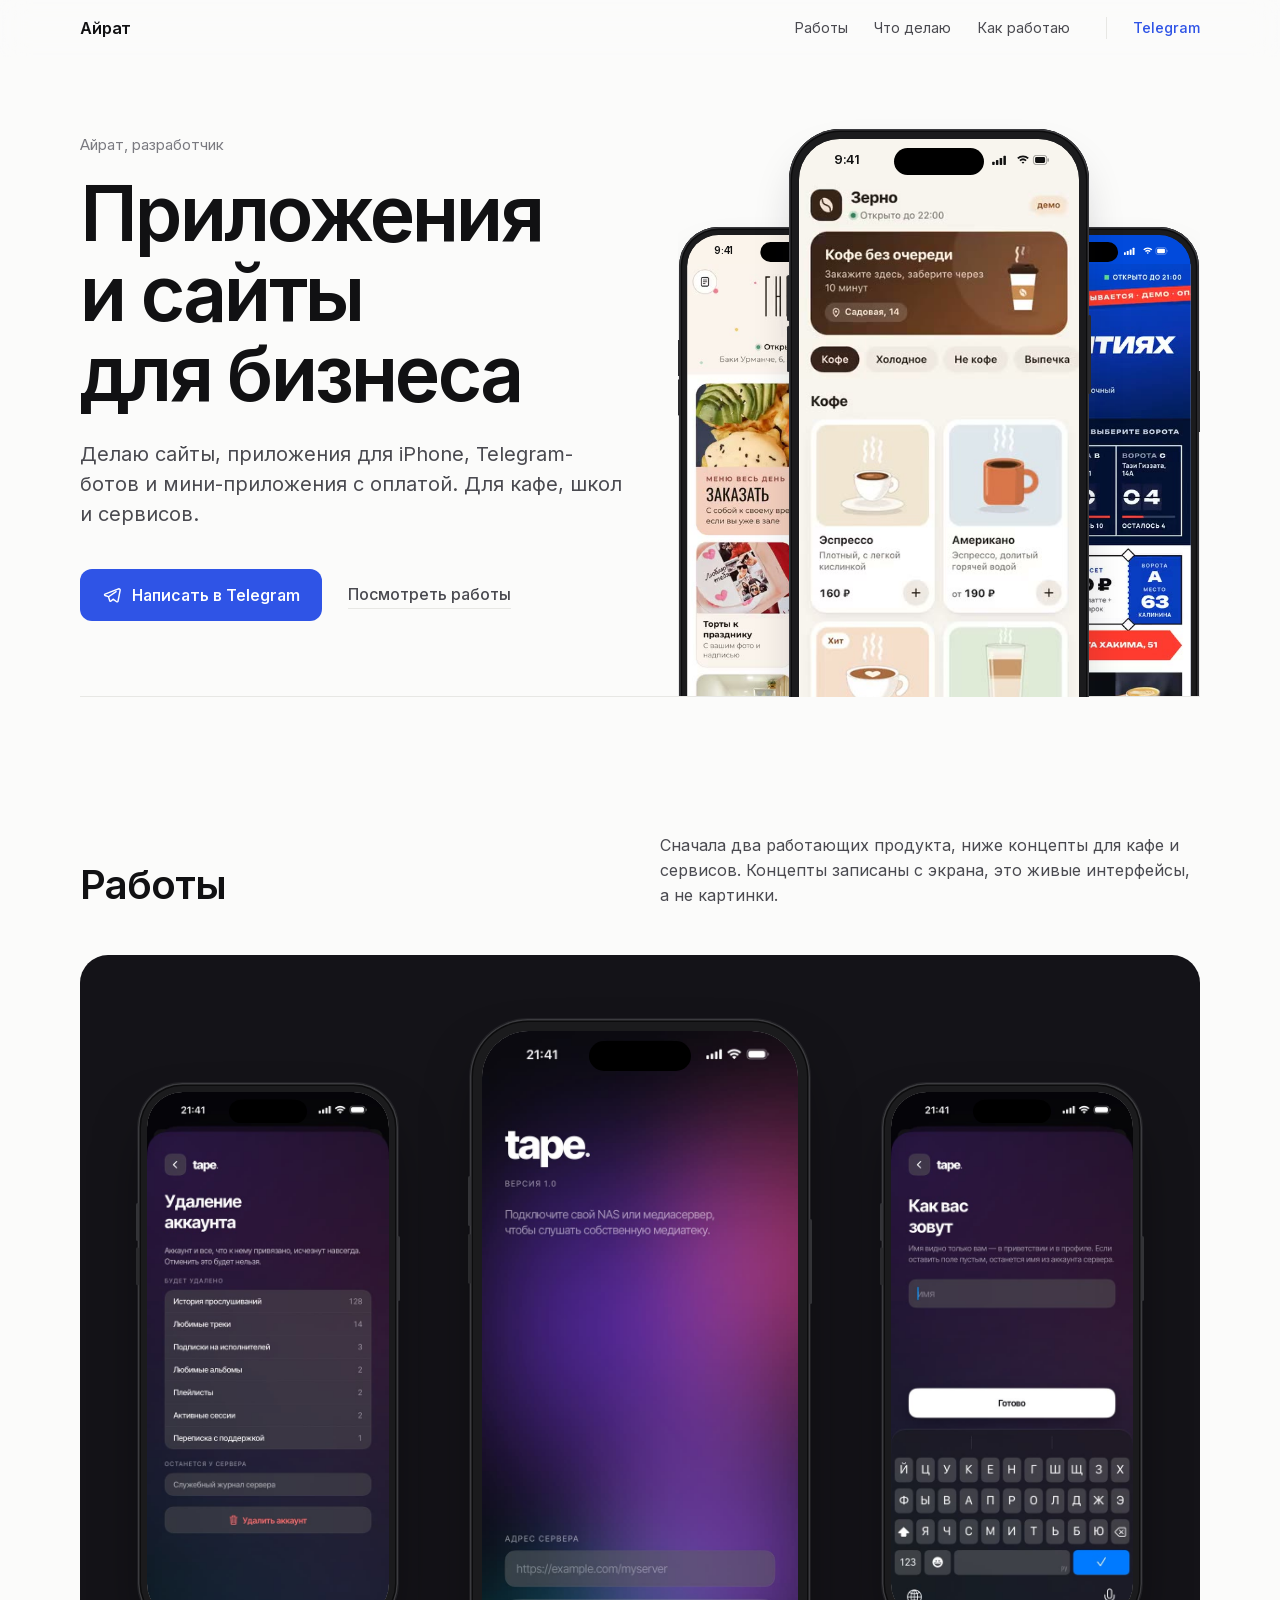
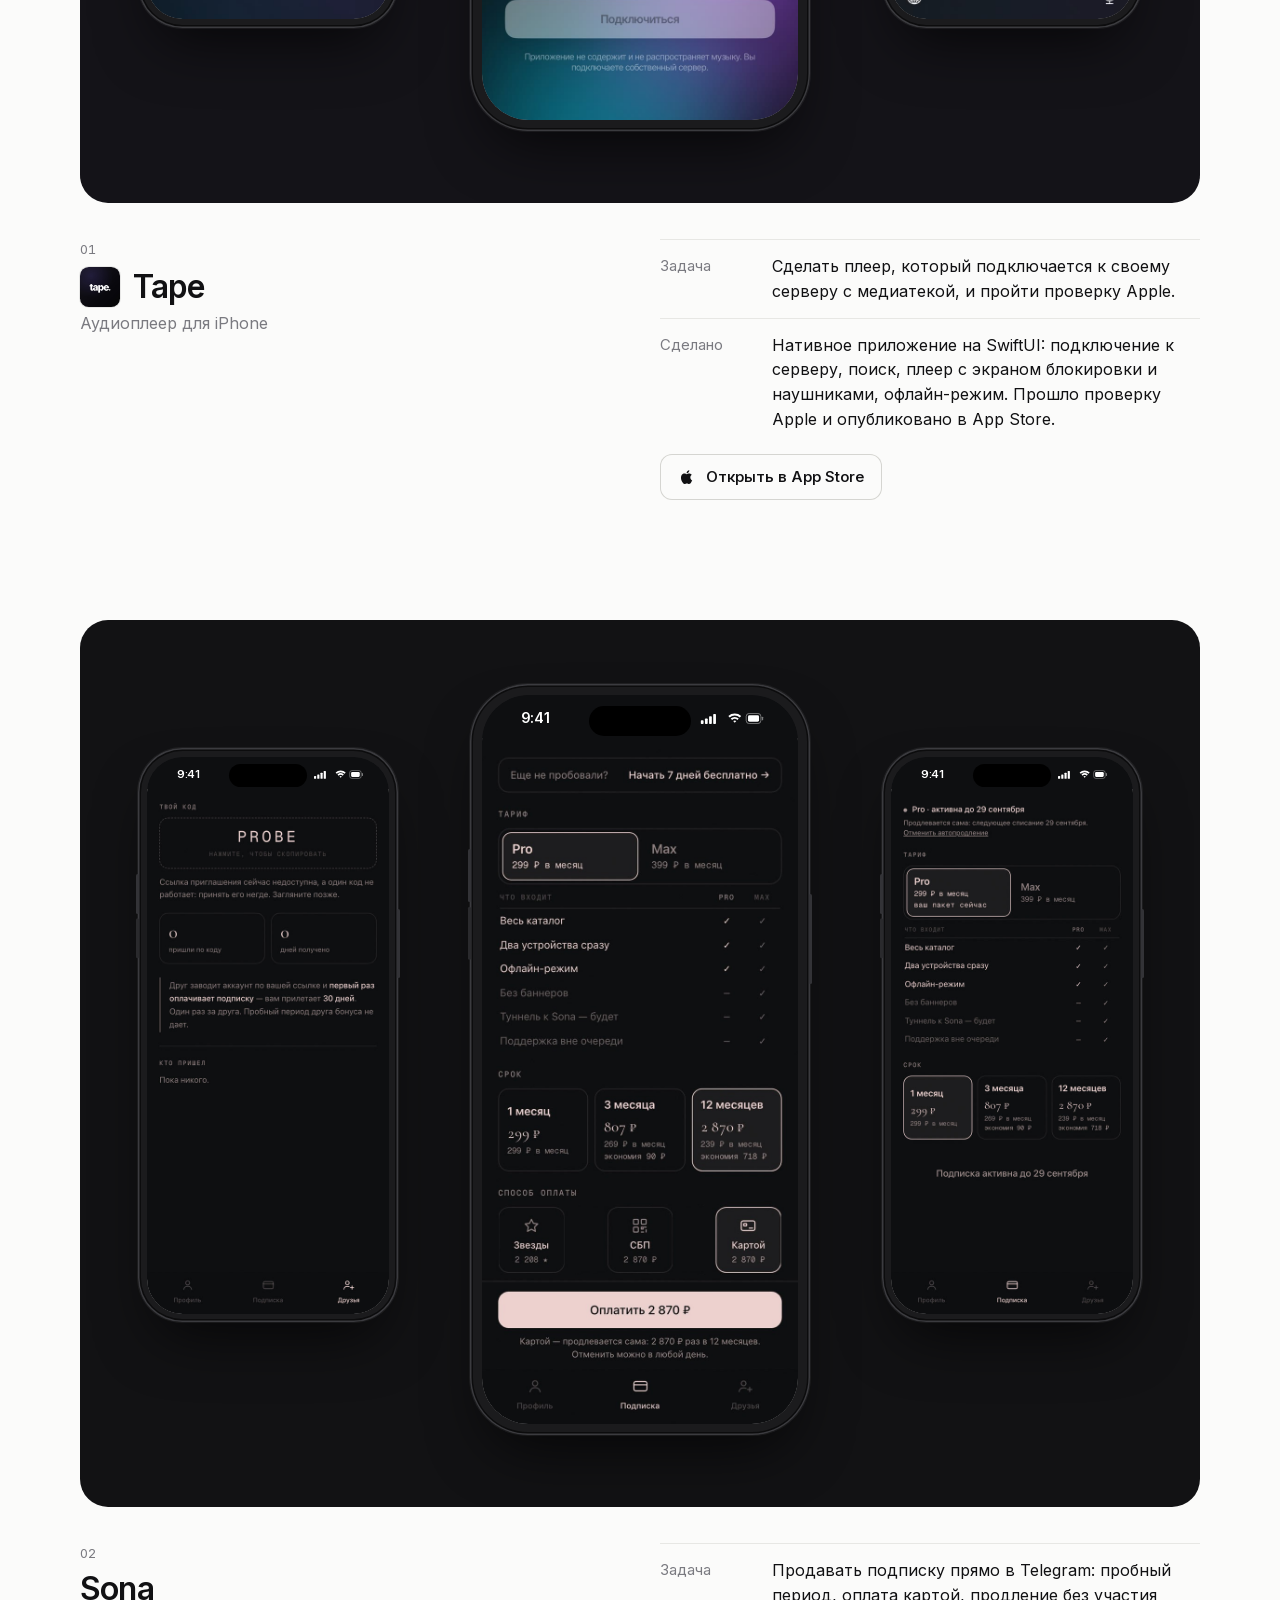
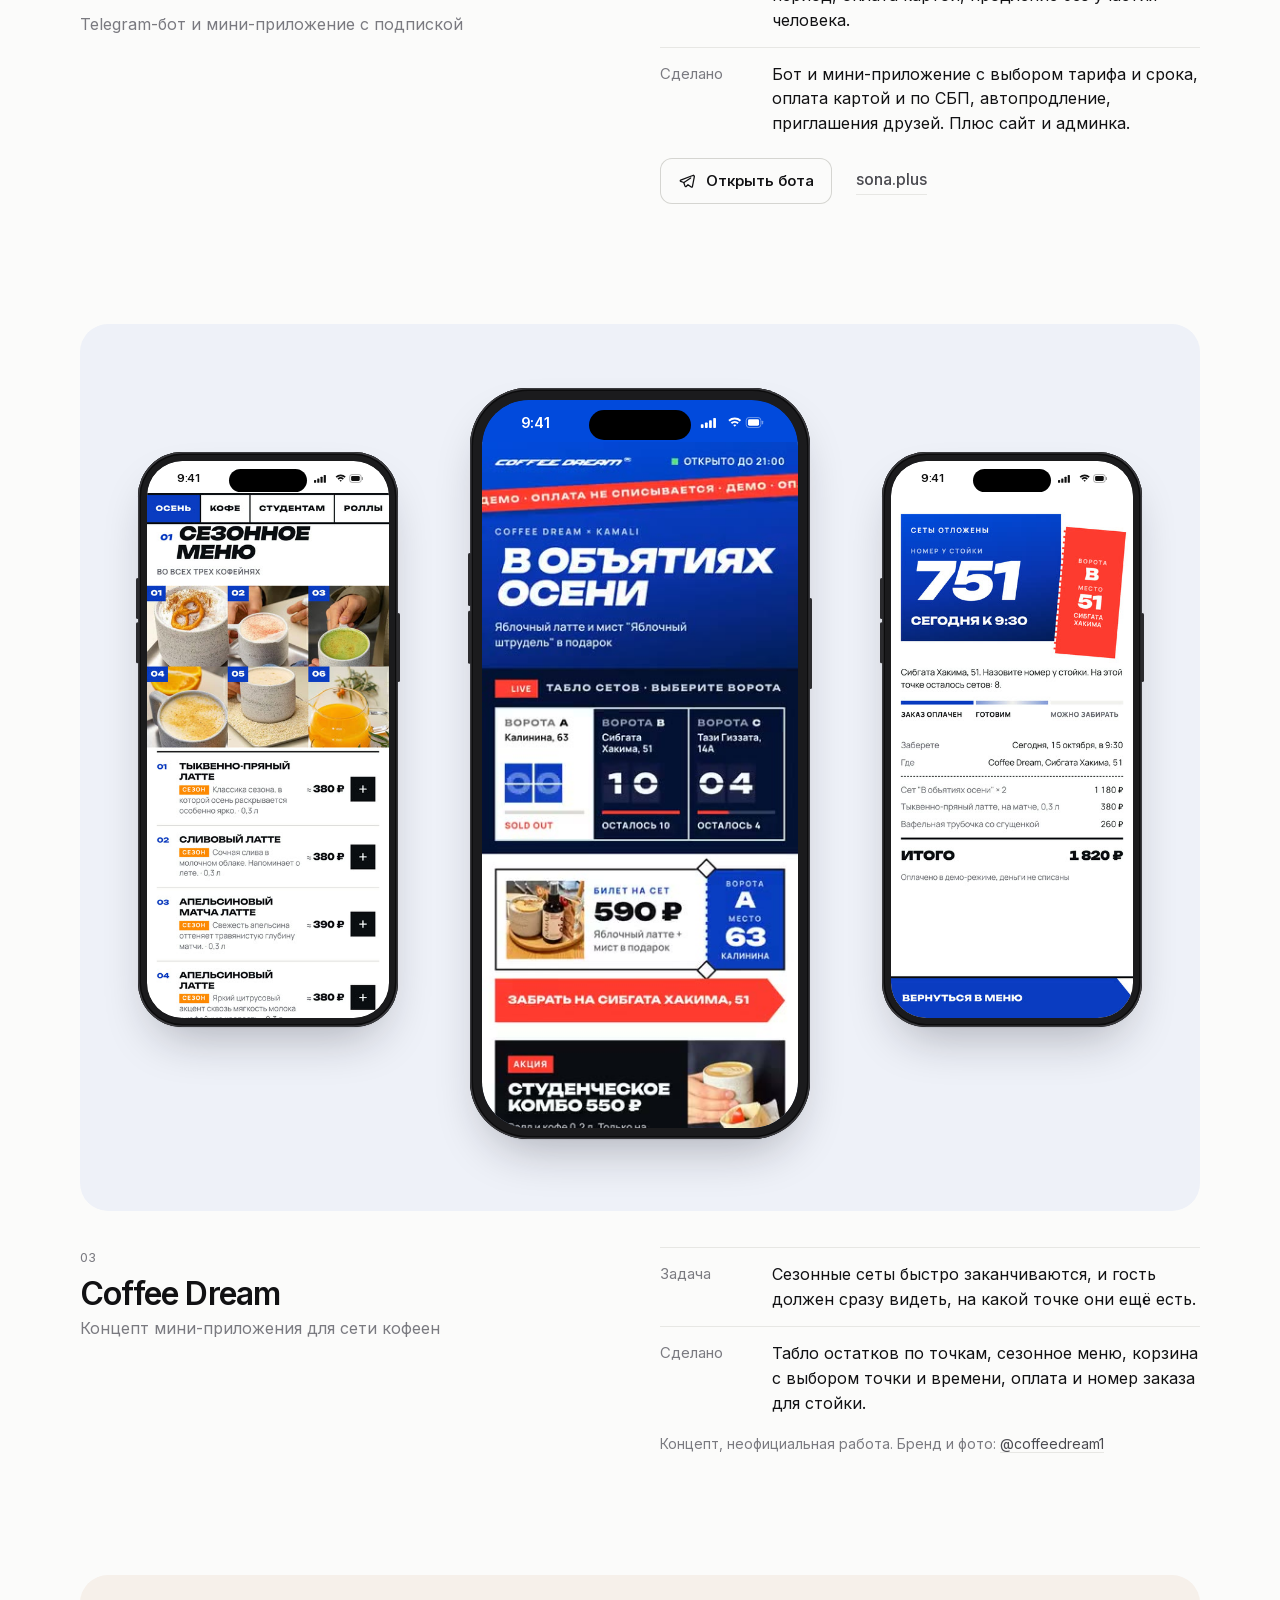
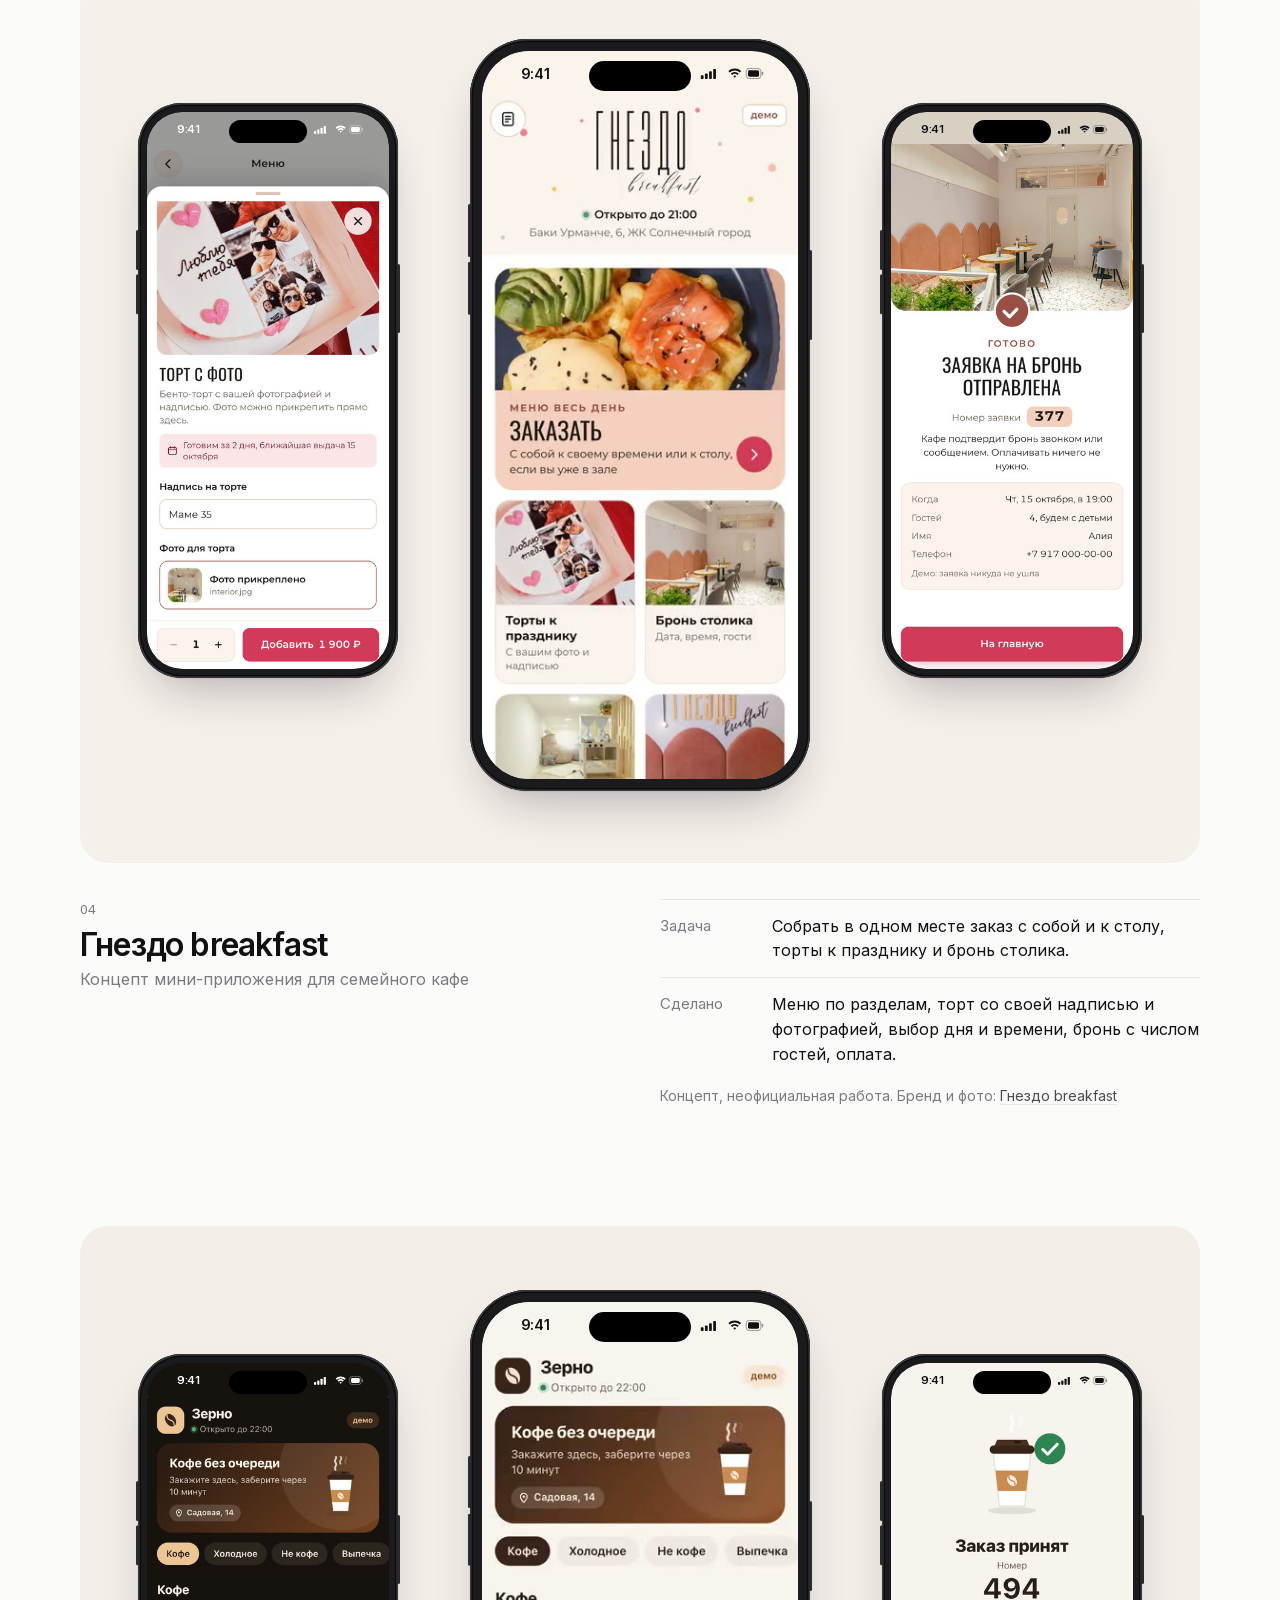
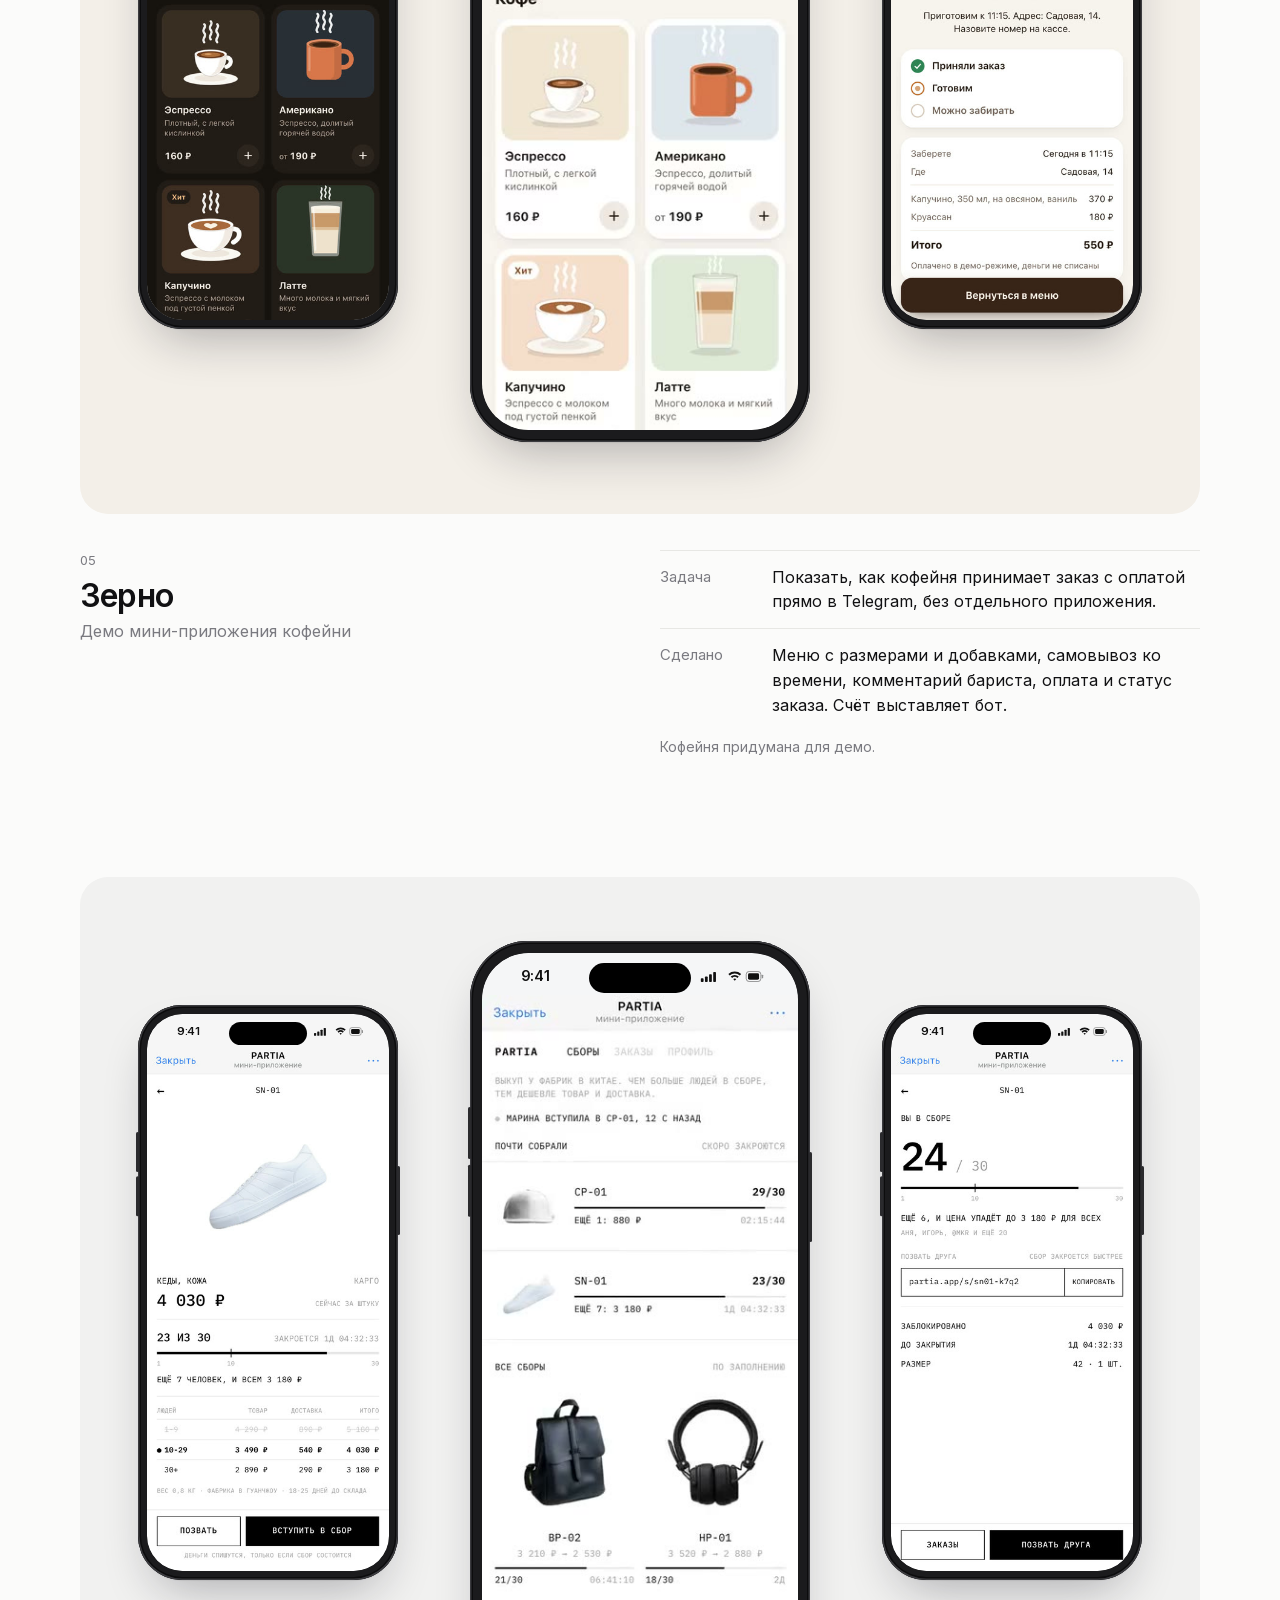
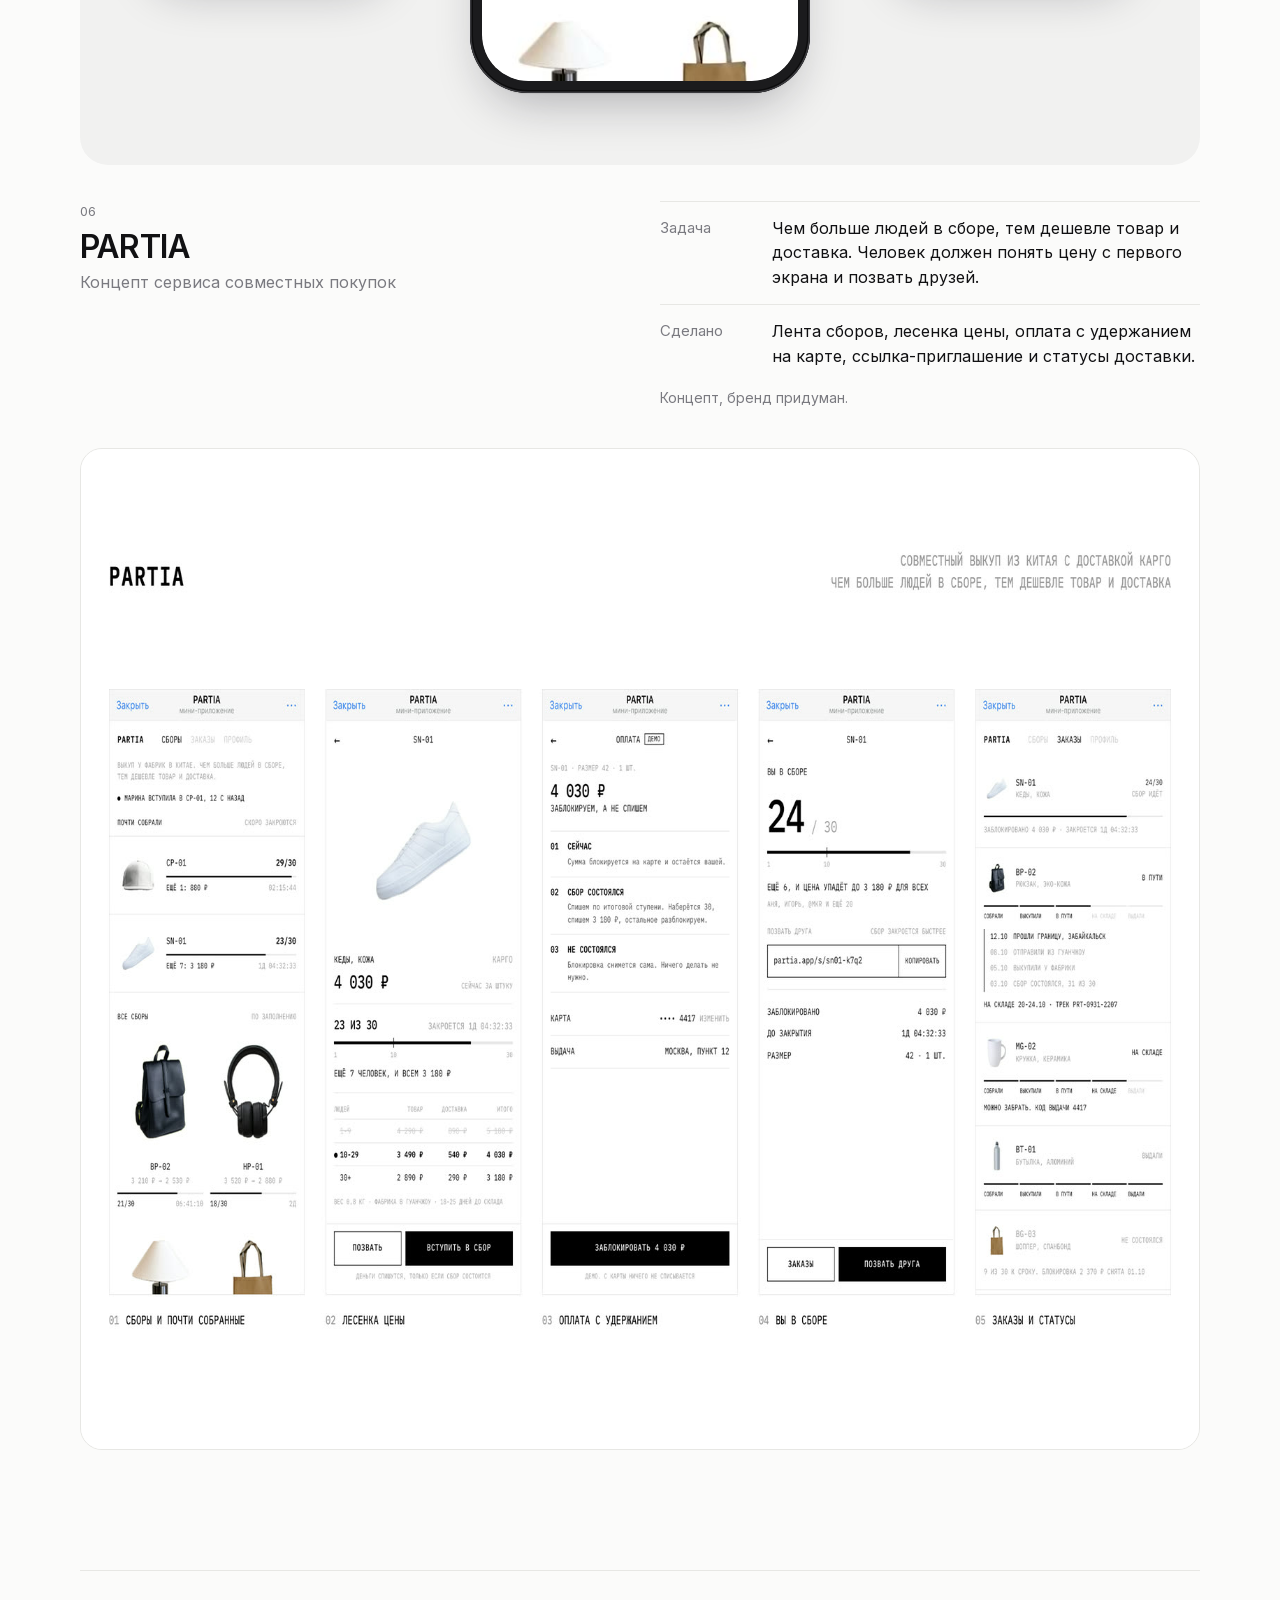
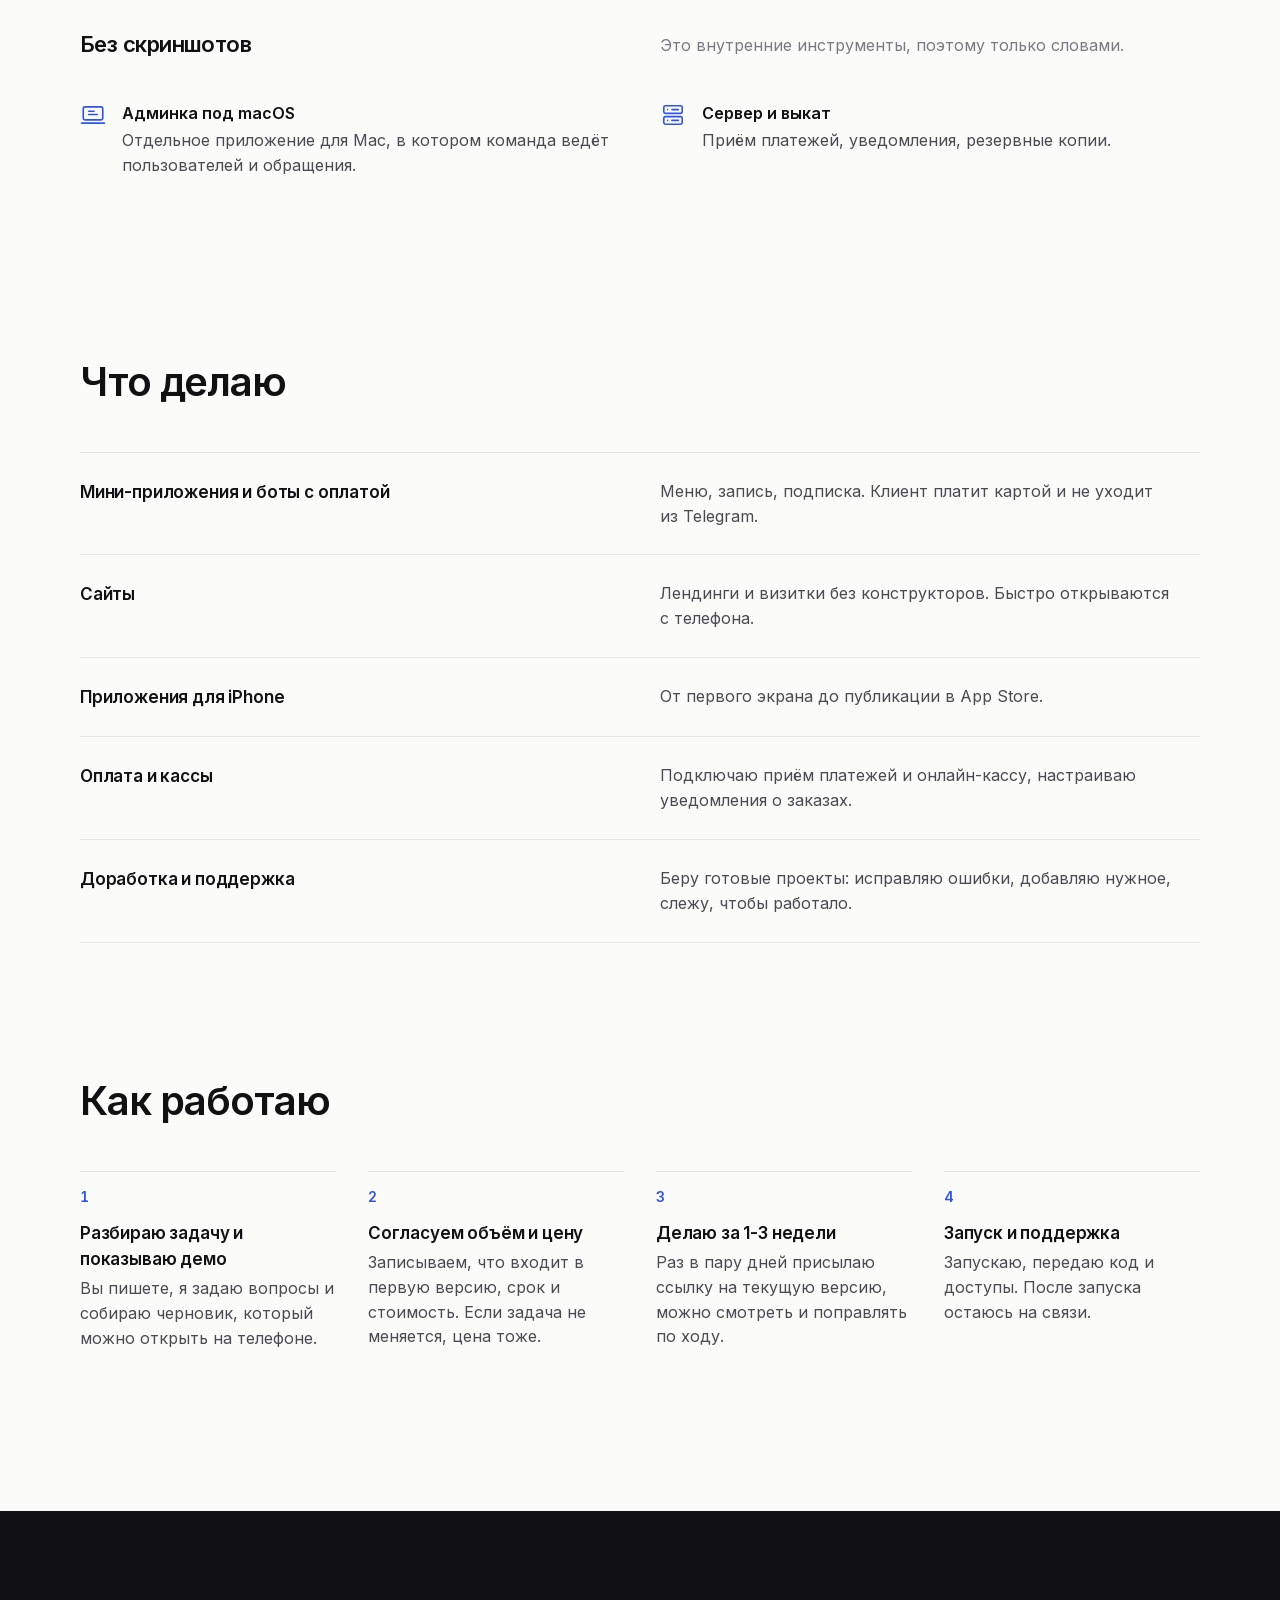
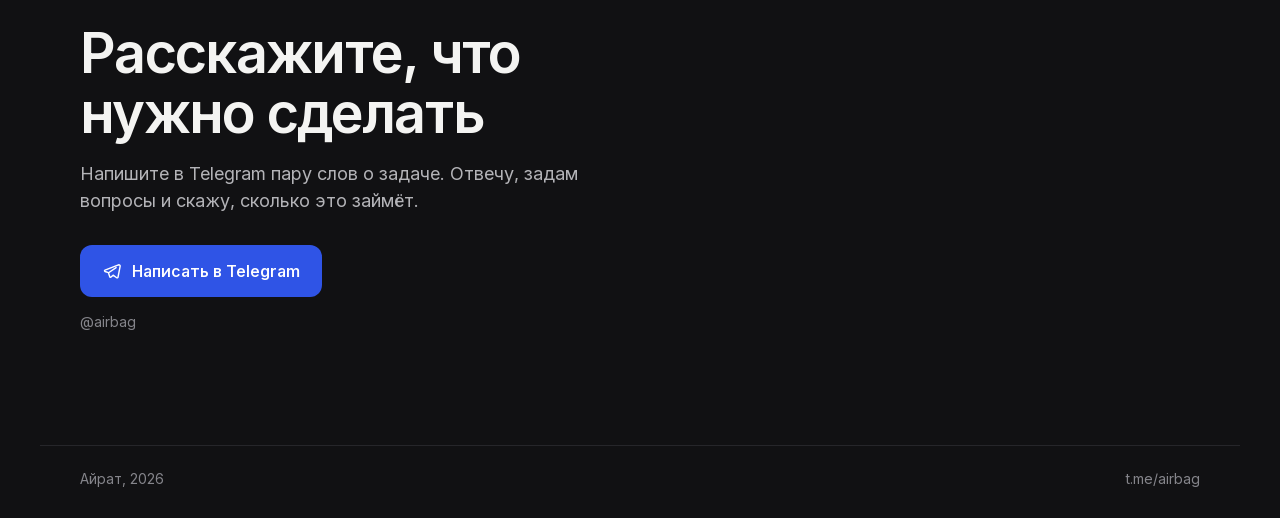
==== index.html @ 9cc739dc "Сайт-визитка" ====
<!doctype html>
<html lang="ru">
<head>
<meta charset="utf-8">
<meta name="viewport" content="width=device-width, initial-scale=1, viewport-fit=cover">
<title>Айрат. Приложения и сайты для бизнеса</title>
<meta name="description" content="Делаю сайты, приложения для iPhone, Telegram-ботов и мини-приложения с оплатой для кафе, школ и сервисов.">
<meta property="og:type" content="website">
<meta property="og:title" content="Айрат. Приложения и сайты для бизнеса">
<meta property="og:description" content="Сайты, приложения для iPhone, Telegram-боты и мини-приложения с оплатой для кафе, школ и сервисов.">
<meta name="theme-color" content="#fbfbfa">
<link rel="icon" href="assets/favicon.svg" type="image/svg+xml">
<link rel="preload" href="assets/fonts/inter-cyrillic.woff2" as="font" type="font/woff2" crossorigin>
<link rel="stylesheet" href="assets/style.css">
<script>document.documentElement.classList.add('js')</script>
</head>
<body>

<header class="top">
  <div class="wrap top-in">
    <a class="name" href="#top">Айрат</a>
    <nav class="nav" aria-label="Разделы">
      <a href="#works">Работы</a>
      <a href="#services">Что делаю</a>
      <a href="#process">Как работаю</a>
    </nav>
    <a class="top-tg" href="https://t.me/airbag">Telegram</a>
  </div>
</header>

<main id="top">

  <section class="hero">
    <div class="wrap hero-grid">
      <div class="hero-text">
      <p class="hero-who reveal">Айрат, разработчик</p>
      <h1 class="reveal">Приложения и сайты для бизнеса</h1>
      <p class="lead reveal">Делаю сайты, приложения для iPhone, Telegram-ботов и мини-приложения с оплатой. Для кафе, школ и сервисов.</p>
      <div class="hero-cta reveal">
        <a class="btn" href="https://t.me/airbag">
          <svg viewBox="0 0 24 24" aria-hidden="true"><path d="M20.5 4.3L3.6 10.9c-.8.3-.8 1.4 0 1.7l4.1 1.4 1.6 4.9c.2.7 1.1.9 1.6.4l2.4-2.3 4.3 3.1c.6.4 1.5.1 1.6-.6l2.6-13.3c.2-.9-.6-1.6-1.3-1.3z" fill="none" stroke="currentColor" stroke-width="1.7" stroke-linejoin="round"/><path d="M7.9 14.1l9-6.2" stroke="currentColor" stroke-width="1.7" stroke-linecap="round"/></svg>
          Написать в Telegram
        </a>
        <a class="link" href="#works">Посмотреть работы</a>
      </div>
      </div>
      <div class="hero-art reveal" aria-hidden="true">
        <div class="device hero-l" style="--sb:#fbf4eb;--sbt:#111">
          <div class="screen">
            <div class="sbar"><span>9:41</span></div>
            <div class="view">
              <img src="assets/img/gnezdo-poster.jpg" alt="" decoding="async" width="332" height="720">
            </div>
          </div>
        </div>
        <div class="device hero-r" style="--sb:#014adc;--sbt:#fff">
          <div class="screen">
            <div class="sbar"><span>9:41</span></div>
            <div class="view">
              <img src="assets/img/coffeedream-poster.jpg" alt="" decoding="async" width="332" height="720">
            </div>
          </div>
        </div>
        <div class="device hero-c" style="--sb:#f8f5ee;--sbt:#111">
          <div class="screen">
            <div class="sbar"><span>9:41</span></div>
            <div class="view">
              <img src="assets/img/zerno-poster.jpg" alt="" fetchpriority="high" decoding="async" width="332" height="720">
              <video muted loop playsinline preload="none" data-src="assets/video/zerno.mp4" data-hero></video>
            </div>
          </div>
        </div>
      </div>
    </div>
  </section>

  <section class="works" id="works" aria-labelledby="works-h">
    <div class="wrap">
      <div class="sec-head reveal">
        <h2 id="works-h">Работы</h2>
        <p>Сначала два работающих продукта, ниже концепты для кафе и сервисов. Концепты записаны с экрана, это живые интерфейсы, а не картинки.</p>
      </div>

      <article class="work work-dark" style="--tint:#141318">
        <div class="stage reveal">
          <div class="device side side-l full" style="--sb:#050409;--sbt:#fff">
            <div class="screen">
              <div class="view">
                <img src="assets/img/tape-account.jpg" alt="Экран удаления аккаунта" loading="lazy" decoding="async" width="520" height="1130">
              </div>
            </div>
          </div>
          <div class="device main full" style="--sb:#0b0a10;--sbt:#fff">
            <div class="screen">
              <div class="view">
                <img src="assets/img/tape-connect.jpg" alt="Первый экран: подключение к своему серверу" loading="lazy" decoding="async" width="680" height="1478">
              </div>
            </div>
          </div>
          <div class="device side side-r full" style="--sb:#050409;--sbt:#fff">
            <div class="screen">
              <div class="view">
                <img src="assets/img/tape-name.jpg" alt="Экран ввода имени" loading="lazy" decoding="async" width="520" height="1130">
              </div>
            </div>
          </div>
        </div>
        <div class="work-text reveal">
          <div class="work-title">
            <span class="work-no">01</span>
            <h3><img class="app-icon" src="assets/img/tape-icon.jpg" alt="" width="256" height="256" loading="lazy">Tape</h3>
            <p class="work-kind">Аудиоплеер для iPhone</p>
          </div>
          <dl class="work-dl">
            <div><dt>Задача</dt><dd>Сделать плеер, который подключается к своему серверу с медиатекой, и пройти проверку Apple.</dd></div>
            <div><dt>Сделано</dt><dd>Нативное приложение на SwiftUI: подключение к серверу, поиск, плеер с экраном блокировки и наушниками, офлайн-режим. Прошло проверку Apple и опубликовано в App Store.</dd></div>
          </dl>
          <div class="work-links">
            <a class="btn btn-line" href="https://apps.apple.com/ru/app/tape-music-player/id6780871325"><svg viewBox="0 0 24 24" aria-hidden="true"><path d="M16.4 12.6c0-2.3 1.9-3.4 2-3.5-1.1-1.6-2.8-1.8-3.4-1.8-1.4-.1-2.8.9-3.5.9-.7 0-1.8-.9-3-.8-1.5 0-3 .9-3.8 2.3-1.6 2.8-.4 7 1.2 9.3.8 1.1 1.7 2.4 2.9 2.3 1.2 0 1.6-.7 3-.7s1.8.7 3 .7c1.3 0 2.1-1.1 2.8-2.3.9-1.3 1.3-2.6 1.3-2.6s-2.5-1-2.5-3.8zM14.1 5.8c.6-.8 1.1-1.8 1-2.8-.9 0-2 .6-2.7 1.4-.6.7-1.1 1.7-1 2.7 1 .1 2-.5 2.7-1.3z" fill="currentColor"/></svg>Открыть в App Store</a>
          </div>
        </div>
      </article>

      <article class="work work-dark" style="--tint:#121214">
        <div class="stage reveal">
          <div class="device side side-l" style="--sb:#0e0f11;--sbt:#fff">
            <div class="screen">
              <div class="sbar"><span>9:41</span></div>
              <div class="view">
                <img src="assets/img/sona-friends.jpg" alt="Приглашение друзей по коду" loading="lazy" decoding="async" width="520" height="1126">
              </div>
            </div>
          </div>
          <div class="device main" style="--sb:#0e0f11;--sbt:#fff">
            <div class="screen">
              <div class="sbar"><span>9:41</span></div>
              <div class="view">
                <img src="assets/img/sona-pay.jpg" alt="Выбор тарифа, срока и оплата картой" loading="lazy" decoding="async" width="680" height="1472">
              </div>
            </div>
          </div>
          <div class="device side side-r" style="--sb:#0e0f11;--sbt:#fff">
            <div class="screen">
              <div class="sbar"><span>9:41</span></div>
              <div class="view">
                <img src="assets/img/sona-active.jpg" alt="Подписка активна и продлевается сама" loading="lazy" decoding="async" width="520" height="1126">
              </div>
            </div>
          </div>
        </div>
        <div class="work-text reveal">
          <div class="work-title">
            <span class="work-no">02</span>
            <h3>Sona</h3>
            <p class="work-kind">Telegram-бот и мини-приложение с подпиской</p>
          </div>
          <dl class="work-dl">
            <div><dt>Задача</dt><dd>Продавать подписку прямо в Telegram: пробный период, оплата картой, продление без участия человека.</dd></div>
            <div><dt>Сделано</dt><dd>Бот и мини-приложение с выбором тарифа и срока, оплата картой и по СБП, автопродление, приглашения друзей. Плюс сайт и админка.</dd></div>
          </dl>
          <div class="work-links">
            <a class="btn btn-line" href="https://t.me/Sona_sound_bot"><svg viewBox="0 0 24 24" aria-hidden="true"><path d="M20.5 4.3L3.6 10.9c-.8.3-.8 1.4 0 1.7l4.1 1.4 1.6 4.9c.2.7 1.1.9 1.6.4l2.4-2.3 4.3 3.1c.6.4 1.5.1 1.6-.6l2.6-13.3c.2-.9-.6-1.6-1.3-1.3z" fill="none" stroke="currentColor" stroke-width="1.7" stroke-linejoin="round"/><path d="M7.9 14.1l9-6.2" stroke="currentColor" stroke-width="1.7" stroke-linecap="round"/></svg>Открыть бота</a>
            <a class="link" href="https://sona.plus">sona.plus</a>
          </div>
        </div>
      </article>

      <article class="work" style="--tint:#eef1f8">
        <div class="stage reveal">
          <div class="device side side-l" style="--sb:#fff;--sbt:#111">
            <div class="screen">
              <div class="sbar"><span>9:41</span></div>
              <div class="view">
                <img src="assets/img/coffeedream-season.jpg" alt="Сезонное меню" loading="lazy" decoding="async" width="400" height="866">
              </div>
            </div>
          </div>
          <div class="device main" style="--sb:#014adc;--sbt:#fff">
            <div class="screen">
              <div class="sbar"><span>9:41</span></div>
              <div class="view">
                <img src="assets/img/coffeedream-poster.jpg" alt="" loading="lazy" decoding="async" width="332" height="720">
            <video muted loop playsinline preload="none" data-src="assets/video/coffeedream.mp4" aria-label="Запись экрана: заказ сезонного сета в Coffee Dream"></video>
              </div>
            </div>
          </div>
          <div class="device side side-r" style="--sb:#fff;--sbt:#111">
            <div class="screen">
              <div class="sbar"><span>9:41</span></div>
              <div class="view">
                <img src="assets/img/coffeedream-done.jpg" alt="Экран оплаченного заказа с номером для стойки" loading="lazy" decoding="async" width="400" height="866">
              </div>
            </div>
          </div>
        </div>
        <div class="work-text reveal">
          <div class="work-title">
            <span class="work-no">03</span>
            <h3>Coffee Dream</h3>
            <p class="work-kind">Концепт мини-приложения для сети кофеен</p>
          </div>
          <dl class="work-dl">
            <div><dt>Задача</dt><dd>Сезонные сеты быстро заканчиваются, и гость должен сразу видеть, на какой точке они ещё есть.</dd></div>
            <div><dt>Сделано</dt><dd>Табло остатков по точкам, сезонное меню, корзина с выбором точки и времени, оплата и номер заказа для стойки.</dd></div>
          </dl>
          <p class="credit">Концепт, неофициальная работа. Бренд и фото: <a href="https://t.me/coffeedream1">@coffeedream1</a></p>
        </div>
      </article>

      <article class="work" style="--tint:#f6f0ea">
        <div class="stage reveal">
          <div class="device side side-l" style="--sb:#999997;--sbt:#fff">
            <div class="screen">
              <div class="sbar"><span>9:41</span></div>
              <div class="view">
                <img src="assets/img/gnezdo-cake.jpg" alt="Торт с фотографией и надписью" loading="lazy" decoding="async" width="400" height="866">
              </div>
            </div>
          </div>
          <div class="device main" style="--sb:#fbf4eb;--sbt:#111">
            <div class="screen">
              <div class="sbar"><span>9:41</span></div>
              <div class="view">
                <img src="assets/img/gnezdo-poster.jpg" alt="" loading="lazy" decoding="async" width="332" height="720">
            <video muted loop playsinline preload="none" data-src="assets/video/gnezdo.mp4" aria-label="Запись экрана: заказ торта и бронь столика в Гнезде"></video>
              </div>
            </div>
          </div>
          <div class="device side side-r" style="--sb:#d9d0c4;--sbt:#111">
            <div class="screen">
              <div class="sbar"><span>9:41</span></div>
              <div class="view">
                <img src="assets/img/gnezdo-book.jpg" alt="Заявка на бронь отправлена" loading="lazy" decoding="async" width="400" height="866">
              </div>
            </div>
          </div>
        </div>
        <div class="work-text reveal">
          <div class="work-title">
            <span class="work-no">04</span>
            <h3>Гнездо breakfast</h3>
            <p class="work-kind">Концепт мини-приложения для семейного кафе</p>
          </div>
          <dl class="work-dl">
            <div><dt>Задача</dt><dd>Собрать в одном месте заказ с собой и к столу, торты к празднику и бронь столика.</dd></div>
            <div><dt>Сделано</dt><dd>Меню по разделам, торт со своей надписью и фотографией, выбор дня и времени, бронь с числом гостей, оплата.</dd></div>
          </dl>
          <p class="credit">Концепт, неофициальная работа. Бренд и фото: <a href="https://t.me/gnezdobreakfast">Гнездо breakfast</a></p>
        </div>
      </article>

      <article class="work" style="--tint:#f3efe8">
        <div class="stage reveal">
          <div class="device side side-l" style="--sb:#16130e;--sbt:#fff">
            <div class="screen">
              <div class="sbar"><span>9:41</span></div>
              <div class="view">
                <img src="assets/img/zerno-dark.jpg" alt="Меню в тёмной теме" loading="lazy" decoding="async" width="400" height="866">
              </div>
            </div>
          </div>
          <div class="device main" style="--sb:#f8f5ee;--sbt:#111">
            <div class="screen">
              <div class="sbar"><span>9:41</span></div>
              <div class="view">
                <img src="assets/img/zerno-poster.jpg" alt="" loading="lazy" decoding="async" width="332" height="720">
            <video muted loop playsinline preload="none" data-src="assets/video/zerno.mp4" aria-label="Запись экрана: заказ капучино в демо Зерно"></video>
              </div>
            </div>
          </div>
          <div class="device side side-r" style="--sb:#f7f4ed;--sbt:#111">
            <div class="screen">
              <div class="sbar"><span>9:41</span></div>
              <div class="view">
                <img src="assets/img/zerno-done.jpg" alt="Заказ принят, номер и статус" loading="lazy" decoding="async" width="400" height="866">
              </div>
            </div>
          </div>
        </div>
        <div class="work-text reveal">
          <div class="work-title">
            <span class="work-no">05</span>
            <h3>Зерно</h3>
            <p class="work-kind">Демо мини-приложения кофейни</p>
          </div>
          <dl class="work-dl">
            <div><dt>Задача</dt><dd>Показать, как кофейня принимает заказ с оплатой прямо в Telegram, без отдельного приложения.</dd></div>
            <div><dt>Сделано</dt><dd>Меню с размерами и добавками, самовывоз ко времени, комментарий бариста, оплата и статус заказа. Счёт выставляет бот.</dd></div>
          </dl>
          <p class="credit">Кофейня придумана для демо.</p>
        </div>
      </article>

      <article class="work" style="--tint:#f1f1f0">
        <div class="stage reveal">
          <div class="device side side-l" style="--sb:#f6f6f6;--sbt:#111">
            <div class="screen">
              <div class="sbar"><span>9:41</span></div>
              <div class="view">
                <img src="assets/img/partia-item.jpg" alt="Карточка товара с лесенкой цены" loading="lazy" decoding="async" width="400" height="866">
              </div>
            </div>
          </div>
          <div class="device main" style="--sb:#f5f6f7;--sbt:#111">
            <div class="screen">
              <div class="sbar"><span>9:41</span></div>
              <div class="view">
                <img src="assets/img/partia-poster.jpg" alt="" loading="lazy" decoding="async" width="332" height="720">
            <video muted loop playsinline preload="none" data-src="assets/video/partia.mp4" aria-label="Запись экрана: вступление в сбор в PARTIA"></video>
              </div>
            </div>
          </div>
          <div class="device side side-r" style="--sb:#f6f6f6;--sbt:#111">
            <div class="screen">
              <div class="sbar"><span>9:41</span></div>
              <div class="view">
                <img src="assets/img/partia-group.jpg" alt="Участник в сборе, ссылка для друзей" loading="lazy" decoding="async" width="400" height="866">
              </div>
            </div>
          </div>
        </div>
        <div class="work-text reveal">
          <div class="work-title">
            <span class="work-no">06</span>
            <h3>PARTIA</h3>
            <p class="work-kind">Концепт сервиса совместных покупок</p>
          </div>
          <dl class="work-dl">
            <div><dt>Задача</dt><dd>Чем больше людей в сборе, тем дешевле товар и доставка. Человек должен понять цену с первого экрана и позвать друзей.</dd></div>
            <div><dt>Сделано</dt><dd>Лента сборов, лесенка цены, оплата с удержанием на карте, ссылка-приглашение и статусы доставки.</dd></div>
          </dl>
          <p class="credit">Концепт, бренд придуман.</p>
        </div>
        <figure class="wide reveal">
          <img src="assets/img/partia-wide-900.jpg" srcset="assets/img/partia-wide-900.jpg 900w, assets/img/partia-wide-1600.jpg 1600w" sizes="(min-width: 1200px) 1120px, 100vw" alt="Пять экранов PARTIA: сборы, лесенка цены, оплата с удержанием, участие в сборе, заказы" loading="lazy" decoding="async" width="1600" height="1000">
        </figure>
      </article>

      <div class="private reveal">
        <h3>Без скриншотов</h3>
        <p class="private-note">Это внутренние инструменты, поэтому только словами.</p>
        <ul class="private-list">
          <li>
            <svg viewBox="0 0 24 24" aria-hidden="true"><rect x="3" y="4.5" width="18" height="12" rx="1.5"/><path d="M1.5 19.5h21"/><path d="M8 8.5h5M8 11.5h8"/></svg>
            <div><b>Админка под macOS</b><span>Отдельное приложение для Mac, в котором команда ведёт пользователей и обращения.</span></div>
          </li>
          <li>
            <svg viewBox="0 0 24 24" aria-hidden="true"><rect x="3.5" y="3.5" width="17" height="7" rx="1.5"/><rect x="3.5" y="13.5" width="17" height="7" rx="1.5"/><path d="M7 7h.01M7 17h.01M11 7h6M11 17h6"/></svg>
            <div><b>Сервер и выкат</b><span>Приём платежей, уведомления, резервные копии.</span></div>
          </li>
        </ul>
      </div>
    </div>
  </section>

  <section class="services wrap" id="services" aria-labelledby="services-h">
    <div class="sec-head reveal">
      <h2 id="services-h">Что делаю</h2>
    </div>
    <ul class="rows">
      <li class="reveal"><b>Мини-приложения и боты с оплатой</b><p>Меню, запись, подписка. Клиент платит картой и не уходит из Telegram.</p></li>
      <li class="reveal"><b>Сайты</b><p>Лендинги и визитки без конструкторов. Быстро открываются с телефона.</p></li>
      <li class="reveal"><b>Приложения для iPhone</b><p>От первого экрана до публикации в App Store.</p></li>
      <li class="reveal"><b>Оплата и кассы</b><p>Подключаю приём платежей и онлайн-кассу, настраиваю уведомления о заказах.</p></li>
      <li class="reveal"><b>Доработка и поддержка</b><p>Беру готовые проекты: исправляю ошибки, добавляю нужное, слежу, чтобы работало.</p></li>
    </ul>
  </section>

  <section class="process wrap" id="process" aria-labelledby="process-h">
    <div class="sec-head reveal">
      <h2 id="process-h">Как работаю</h2>
    </div>
    <ol class="steps">
      <li class="reveal"><span class="step-no">1</span><b>Разбираю задачу и показываю демо</b><p>Вы пишете, я задаю вопросы и собираю черновик, который можно открыть на телефоне.</p></li>
      <li class="reveal"><span class="step-no">2</span><b>Согласуем объём и цену</b><p>Записываем, что входит в первую версию, срок и стоимость. Если задача не меняется, цена тоже.</p></li>
      <li class="reveal"><span class="step-no">3</span><b>Делаю за 1-3 недели</b><p>Раз в пару дней присылаю ссылку на текущую версию, можно смотреть и поправлять по ходу.</p></li>
      <li class="reveal"><span class="step-no">4</span><b>Запуск и поддержка</b><p>Запускаю, передаю код и доступы. После запуска остаюсь на связи.</p></li>
    </ol>
  </section>

  <section class="contact" id="contact" aria-labelledby="contact-h">
    <div class="wrap contact-in reveal">
      <h2 id="contact-h">Расскажите, что нужно сделать</h2>
      <p>Напишите в Telegram пару слов о задаче. Отвечу, задам вопросы и скажу, сколько это займёт.</p>
      <a class="btn" href="https://t.me/airbag">
        <svg viewBox="0 0 24 24" aria-hidden="true"><path d="M20.5 4.3L3.6 10.9c-.8.3-.8 1.4 0 1.7l4.1 1.4 1.6 4.9c.2.7 1.1.9 1.6.4l2.4-2.3 4.3 3.1c.6.4 1.5.1 1.6-.6l2.6-13.3c.2-.9-.6-1.6-1.3-1.3z" fill="none" stroke="currentColor" stroke-width="1.7" stroke-linejoin="round"/><path d="M7.9 14.1l9-6.2" stroke="currentColor" stroke-width="1.7" stroke-linecap="round"/></svg>
        Написать в Telegram
      </a>
      <p class="handle">@airbag</p>
    </div>
  </section>

</main>

<footer class="foot">
  <div class="wrap foot-in">
    <span>Айрат, 2026</span>
    <a href="https://t.me/airbag">t.me/airbag</a>
  </div>
</footer>

<script src="assets/main.js" defer></script>
</body>
</html>
---- assets/style.css ----
@font-face {
  font-family: "Inter";
  font-style: normal;
  font-weight: 400 650;
  font-display: swap;
  src: url("fonts/inter-cyrillic.woff2") format("woff2");
  unicode-range: U+0301, U+0400-045F, U+0490-0491, U+04B0-04B1, U+2116;
}
@font-face {
  font-family: "Inter";
  font-style: normal;
  font-weight: 400 650;
  font-display: swap;
  src: url("fonts/inter-latin.woff2") format("woff2");
  unicode-range: U+0000-00FF, U+0131, U+0152-0153, U+02BB-02BC, U+02C6, U+02DA, U+02DC, U+0304, U+0308, U+0329, U+2000-206F, U+20AC, U+2122, U+2191, U+2193, U+2212, U+2215, U+FEFF, U+FFFD;
}

:root {
  --bg: #fbfbfa;
  --ink: #111113;
  --ink-2: #4a4a50;
  --muted: #7a7a80;
  --line: #e7e7e4;
  --accent: #2f54e6;
  --accent-ink: #2443c4;
  --pad: 20px;
  --max: 1120px;
  --ease: cubic-bezier(.2, .7, .2, 1);
}

*, *::before, *::after { box-sizing: border-box; }
html { -webkit-text-size-adjust: 100%; scroll-behavior: smooth; }
body {
  margin: 0;
  background: var(--bg);
  color: var(--ink);
  font: 400 16px/1.55 "Inter", -apple-system, BlinkMacSystemFont, "Segoe UI", Roboto, sans-serif;
  font-feature-settings: "cv11", "ss01";
  -webkit-font-smoothing: antialiased;
  text-rendering: optimizeLegibility;
  overflow-x: hidden;
}
img, video { display: block; max-width: 100%; }
a { color: inherit; }
h1, h2, h3 { margin: 0; font-weight: 600; letter-spacing: -0.025em; text-wrap: balance; }
p { margin: 0; text-wrap: pretty; }
figure { margin: 0; }
ul, ol { margin: 0; padding: 0; list-style: none; }
:focus-visible { outline: 2px solid var(--accent); outline-offset: 3px; border-radius: 6px; }

.wrap { width: 100%; max-width: calc(var(--max) + var(--pad) * 2); margin: 0 auto; padding: 0 var(--pad); }

/* Шапка */
.top {
  position: sticky; top: 0; z-index: 10;
  background: rgba(251, 251, 250, .82);
  -webkit-backdrop-filter: saturate(1.4) blur(14px);
  backdrop-filter: saturate(1.4) blur(14px);
  border-bottom: 1px solid transparent;
  transition: border-color .3s;
}
.top.scrolled { border-bottom-color: var(--line); }
.top-in { display: flex; align-items: center; gap: 28px; height: 56px; }
.name { font-weight: 600; text-decoration: none; letter-spacing: -0.01em; }
.nav { display: none; gap: 26px; margin-left: auto; font-size: 14.5px; }
.nav a, .top-tg { text-decoration: none; color: var(--ink-2); transition: color .2s; }
.nav a:hover, .top-tg:hover { color: var(--ink); }
.top-tg { margin-left: auto; font-size: 14.5px; font-weight: 500; color: var(--accent); }
.top-tg:hover { color: var(--accent-ink); }

/* Первый экран */
.hero { padding-top: 48px; margin-bottom: 72px; }
.hero-art {
  position: relative; height: 340px; margin: 44px calc(var(--pad) * -1) 0;
  overflow: hidden; overflow: clip; border-bottom: 1px solid var(--line);
}
.hero-art .device { position: absolute; left: 50%; }
.hero-art .hero-c { --w: 232px; top: 0; transform: translateX(-50%); z-index: 2; }
.hero-art .hero-l, .hero-art .hero-r { --w: 196px; top: 56px; }
.hero-l { transform: translateX(-118%); }
.hero-r { transform: translateX(18%); }
.hero-who { font-size: 15px; color: var(--muted); margin-bottom: 18px; }
.hero h1 { font-size: 42px; line-height: 1.04; letter-spacing: -0.035em; max-width: 11ch; }
.lead { margin-top: 20px; font-size: 18px; line-height: 1.5; color: var(--ink-2); max-width: 30em; }
.hero-cta { margin-top: 32px; display: flex; flex-wrap: wrap; align-items: center; gap: 14px 26px; }

.btn {
  display: inline-flex; align-items: center; justify-content: center; gap: 10px;
  height: 52px; padding: 0 22px;
  border-radius: 12px;
  background: var(--accent); color: #fff;
  font-weight: 550; font-size: 16px; text-decoration: none;
  transition: background .2s, transform .2s var(--ease);
}
.btn svg { width: 20px; height: 20px; flex: none; }
.btn:hover { background: var(--accent-ink); }
.btn:active { transform: scale(.98); }
.link { color: var(--ink-2); font-weight: 500; text-decoration: none; border-bottom: 1px solid var(--line); padding-bottom: 2px; transition: color .2s, border-color .2s; }
.link:hover { color: var(--ink); border-color: var(--ink-2); }

/* Заголовки разделов */
.sec-head { margin-bottom: 36px; }
.sec-head h2 { font-size: 30px; line-height: 1.1; }
.sec-head p { margin-top: 12px; color: var(--ink-2); max-width: 34em; }

/* Работы */
.works { padding-bottom: 24px; }
.work { margin-bottom: 72px; }
.stage {
  position: relative;
  display: flex; justify-content: center; align-items: flex-start; gap: 56px;
  padding: 36px 0;
  border-radius: 22px;
  background: var(--tint, #f1f1f0);
  overflow: hidden; overflow: clip;
}
.work-text { padding-top: 26px; }
.work-title { margin-bottom: 20px; }
.work-no { display: block; font-size: 13px; color: var(--muted); font-variant-numeric: tabular-nums; margin-bottom: 8px; }
.work h3 { font-size: 26px; line-height: 1.15; }
.work-kind { margin-top: 4px; color: var(--muted); }
.work-dl { margin: 0; display: grid; gap: 14px; }
.work-dl div { padding-top: 14px; border-top: 1px solid var(--line); }
.work-dl dt { color: var(--muted); font-size: 14px; margin-bottom: 3px; }
.work-dl dd { margin: 0; }
.credit { margin-top: 18px; font-size: 14px; color: var(--muted); }
.credit a { color: var(--ink-2); text-decoration-color: var(--line); text-underline-offset: 3px; }
.credit a:hover { color: var(--ink); text-decoration-color: currentColor; }
.wide { display: none; margin-top: 28px; border-radius: 16px; overflow: hidden; border: 1px solid var(--line); background: #fff; }

/* Телефон */
.device {
  --w: min(300px, 74vw);
  position: relative; flex: none;
  width: var(--w);
  padding: calc(var(--w) * .034);
  border-radius: calc(var(--w) * .17);
  background: #1b1b1d;
  box-shadow:
    inset 0 0 0 1.5px #3b3b3f,
    inset 0 0 0 3px #0c0c0d,
    0 1px 1px rgba(0, 0, 0, .06),
    0 24px 50px -18px rgba(18, 20, 32, .32);
}
.device::before, .device::after {
  content: ""; position: absolute; width: 3px; border-radius: 2px; background: #2a2a2d;
}
.device::before { left: -2px; top: 22%; height: 7%; box-shadow: 0 calc(var(--w) * .17) 0 #2a2a2d; }
.device::after { right: -2px; top: 28%; height: 12%; }
.screen {
  position: relative; overflow: hidden;
  border-radius: calc(var(--w) * .136);
  background: var(--sb);
  -webkit-mask-image: -webkit-radial-gradient(white, black);
}
.sbar {
  position: relative;
  height: calc(var(--w) * .125);
  background: var(--sb); color: var(--sbt);
  font-size: calc(var(--w) * .043); font-weight: 600; letter-spacing: -0.01em;
  display: flex; align-items: center;
  padding: calc(var(--w) * .012) calc(var(--w) * .1) 0 calc(var(--w) * .115);
}
.sbar::before {
  content: ""; position: absolute; left: 50%; top: calc(var(--w) * .03);
  width: calc(var(--w) * .3); height: calc(var(--w) * .088);
  transform: translateX(-50%); border-radius: 99px; background: #000;
}
.sbar::after {
  content: ""; margin-left: auto;
  width: calc(var(--w) * .19); height: calc(var(--w) * .036);
  background: var(--sbt);
  -webkit-mask: url("data:image/svg+xml,%3Csvg xmlns='http://www.w3.org/2000/svg' viewBox='0 0 68 12'%3E%3Crect x='0' y='8' width='3' height='4' rx='.8'/%3E%3Crect x='4.5' y='6' width='3' height='6' rx='.8'/%3E%3Crect x='9' y='3.5' width='3' height='8.5' rx='.8'/%3E%3Crect x='13.5' y='1' width='3' height='11' rx='.8'/%3E%3Cpath d='M30 3.2a10.5 10.5 0 0 1 14 0l-1.5 1.6a8.3 8.3 0 0 0-11 0zM32.6 6a6.6 6.6 0 0 1 8.8 0l-1.5 1.6a4.4 4.4 0 0 0-5.8 0zM35.3 8.8a2.7 2.7 0 0 1 3.4 0L37 10.6z'/%3E%3Crect x='49.5' y='.5' width='16' height='11' rx='3.2' fill='none' stroke='%23000' stroke-opacity='.45'/%3E%3Crect x='51.5' y='2.5' width='12' height='7' rx='1.6'/%3E%3Crect x='66.5' y='4' width='1.5' height='4' rx='.7' fill-opacity='.45'/%3E%3C/svg%3E") center / contain no-repeat;
  mask: url("data:image/svg+xml,%3Csvg xmlns='http://www.w3.org/2000/svg' viewBox='0 0 68 12'%3E%3Crect x='0' y='8' width='3' height='4' rx='.8'/%3E%3Crect x='4.5' y='6' width='3' height='6' rx='.8'/%3E%3Crect x='9' y='3.5' width='3' height='8.5' rx='.8'/%3E%3Crect x='13.5' y='1' width='3' height='11' rx='.8'/%3E%3Cpath d='M30 3.2a10.5 10.5 0 0 1 14 0l-1.5 1.6a8.3 8.3 0 0 0-11 0zM32.6 6a6.6 6.6 0 0 1 8.8 0l-1.5 1.6a4.4 4.4 0 0 0-5.8 0zM35.3 8.8a2.7 2.7 0 0 1 3.4 0L37 10.6z'/%3E%3Crect x='49.5' y='.5' width='16' height='11' rx='3.2' fill='none' stroke='%23000' stroke-opacity='.45'/%3E%3Crect x='51.5' y='2.5' width='12' height='7' rx='1.6'/%3E%3Crect x='66.5' y='4' width='1.5' height='4' rx='.7' fill-opacity='.45'/%3E%3C/svg%3E") center / contain no-repeat;
}
.view { position: relative; aspect-ratio: 390 / 844; background: #eee; }
.view img, .view video { position: absolute; inset: 0; width: 100%; height: 100%; object-fit: cover; object-position: top; }
.view video { opacity: 0; transition: opacity .5s; }
.view video.on { opacity: 1; }
.side { display: none; }
/* Скриншот целиком, со своей строкой состояния: рисуем только остров */
.device.full .view { aspect-ratio: 1290 / 2803; }
.device.full .screen::after {
  content: ""; position: absolute; z-index: 2; left: 50%; top: calc(var(--w) * .03);
  width: calc(var(--w) * .3); height: calc(var(--w) * .088);
  transform: translateX(-50%); border-radius: 99px; background: #000;
}
.work-dark .device { box-shadow: inset 0 0 0 1.5px #3b3b3f, inset 0 0 0 3px #0c0c0d, 0 0 0 1px rgba(255, 255, 255, .06), 0 30px 60px -20px rgba(0, 0, 0, .7); }
.work-dark .device::before, .work-dark .device::after { background: #333337; }
.app-icon { display: inline-block; width: 1.25em; height: 1.25em; border-radius: 22%; vertical-align: -0.28em; margin-right: .4em; box-shadow: 0 0 0 1px rgba(0, 0, 0, .08); }
.work-links { margin-top: 22px; display: flex; flex-wrap: wrap; align-items: center; gap: 12px 24px; }
.btn-line { height: 46px; padding: 0 18px; background: transparent; color: var(--ink); box-shadow: inset 0 0 0 1px #d5d5d1; font-size: 15px; }
.btn-line svg { width: 18px; height: 18px; }
.btn-line:hover { background: #f0f0ee; }

/* Без названий */
.private { margin-top: 8px; padding-top: 40px; border-top: 1px solid var(--line); }
.private h3 { font-size: 22px; }
.private-note { margin-top: 6px; color: var(--muted); }
.private-list { margin-top: 24px; display: grid; }
.private-list li { display: flex; gap: 16px; padding: 18px 0; border-top: 1px solid var(--line); }
.private-list li:first-child { border-top: 0; padding-top: 4px; }
.private-list svg { width: 26px; height: 26px; flex: none; margin-top: 1px; fill: none; stroke: var(--accent); stroke-width: 1.5; stroke-linecap: round; stroke-linejoin: round; }
.private-list b { display: block; font-weight: 600; }
.private-list span { display: block; margin-top: 2px; color: var(--ink-2); }

/* Что делаю, как работаю */
.services, .process { padding-top: 88px; }
.rows li { padding: 20px 0; border-top: 1px solid var(--line); }
.rows li:last-child { border-bottom: 1px solid var(--line); }
.rows b, .steps b { display: block; font-weight: 600; font-size: 17px; letter-spacing: -0.01em; }
.rows p, .steps p { margin-top: 4px; color: var(--ink-2); }
.steps { display: grid; gap: 28px; }
.steps li { position: relative; padding-left: 44px; }
.step-no {
  position: absolute; left: 0; top: 0;
  width: 28px; height: 28px; border-radius: 50%;
  display: grid; place-items: center;
  border: 1px solid var(--line); background: #fff;
  font-size: 13px; font-weight: 600; color: var(--accent); font-variant-numeric: tabular-nums;
}

/* Контакт */
.contact { margin-top: 104px; background: #111113; color: #f4f4f2; }
.contact-in { padding-top: 72px; padding-bottom: 76px; }
.contact h2 { font-size: 34px; line-height: 1.08; letter-spacing: -0.03em; max-width: 14ch; }
.contact p { margin-top: 16px; color: #b4b4b8; max-width: 30em; }
.contact .btn { margin-top: 30px; }
.contact .handle { margin-top: 14px; font-size: 14px; color: #85858b; }
.foot { background: #111113; color: #85858b; font-size: 14px; }
.foot-in { display: flex; justify-content: space-between; padding-top: 22px; padding-bottom: 28px; border-top: 1px solid #26262a; }
.foot a { text-decoration: none; }
.foot a:hover { color: #f4f4f2; }

/* Появление при прокрутке: только если работает скрипт и человек не просил меньше движения */
@media (prefers-reduced-motion: no-preference) {
  .js .reveal { opacity: 0; transform: translateY(18px); transition: opacity .9s var(--ease), transform .9s var(--ease); }
  .js .reveal.in { opacity: 1; transform: none; }
  .js .stage .device { transition: transform 1.1s var(--ease), opacity 1.1s var(--ease); }
  .js .stage:not(.in) .main { transform: translateY(28px); }
  .js .stage:not(.in) .side { opacity: 0; transform: translateY(80px); }
  .js .stage .side-r { transition-delay: .08s; }
  .js .hero-art.reveal { opacity: 1; transform: none; }
  .js .hero-art .device { transition: translate 1.2s var(--ease), opacity 1.2s var(--ease); }
  .js .hero-art:not(.in) .device { translate: 0 60px; opacity: 0; }
  .js .hero-art .hero-c { transition-delay: .15s; }
  .js .hero-art .hero-l, .js .hero-art .hero-r { transition-delay: .3s; }
}
@media (prefers-reduced-motion: reduce) {
  html { scroll-behavior: auto; }
}

/* Планшет и десктоп */
@media (min-width: 760px) {
  :root { --pad: 40px; }
  .nav { display: flex; }
  .top-tg { margin-left: 8px; padding-left: 26px; border-left: 1px solid var(--line); }
  .hero { padding-top: 0; margin-bottom: 136px; }
  .hero-grid { display: grid; grid-template-columns: 1.1fr 1fr; align-items: center; gap: 24px; }
  .hero-text { padding: 72px 0; }
  .hero-art { height: 640px; margin: 0; border-bottom: 0; }
  .hero-grid { position: relative; }
  .hero-grid::after { content: ""; position: absolute; left: var(--pad); right: var(--pad); bottom: 0; height: 1px; background: var(--line); }
  .hero-art .hero-c { --w: 300px; top: 72px; }
  .hero-art .hero-l, .hero-art .hero-r { --w: 232px; top: 170px; }
  .hero-l { transform: translateX(-112%); }
  .hero-r { transform: translateX(12%); }
  .hero h1 { font-size: clamp(54px, 6vw, 84px); max-width: 12ch; }
  .lead { font-size: 20px; margin-top: 26px; }
  .hero-cta { margin-top: 40px; }
  .sec-head { margin-bottom: 48px; display: grid; grid-template-columns: 1fr 1fr; align-items: end; gap: 40px; }
  .sec-head h2 { font-size: 40px; }
  .sec-head p { margin-top: 0; }
  .work { margin-bottom: 120px; }
  .stage { padding: 64px 0 72px; border-radius: 28px; }
  .device { --w: 330px; }
  .side { display: block; --w: 250px; margin-top: 64px; }
  .work-text { padding-top: 36px; display: grid; grid-template-columns: 1fr 1fr; gap: 0 40px; }
  .work-title { margin-bottom: 0; }
  .work h3 { font-size: 32px; }
  .work-dl div { display: grid; grid-template-columns: 96px 1fr; gap: 16px; }
  .work-dl dt { font-size: 15px; margin: 0; }
  .credit, .work-links { grid-column: 2; }
  .wide { display: block; margin-top: 40px; border-radius: 22px; }
  .private { padding-top: 56px; display: grid; grid-template-columns: 1fr 1fr; gap: 0 40px; }
  .private-list { grid-column: 1 / -1; grid-template-columns: 1fr 1fr; gap: 0 40px; margin-top: 36px; }
  .private-list li:first-child, .private-list li:nth-child(2) { border-top: 0; padding-top: 4px; }
  .private-list li { padding: 22px 0; }
  .services, .process { padding-top: 136px; }
  .rows li { display: grid; grid-template-columns: 1fr 1fr; gap: 40px; padding: 26px 0; }
  .rows p { margin-top: 0; }
  .steps { grid-template-columns: repeat(4, 1fr); gap: 32px; }
  .steps li { padding-left: 0; padding-top: 48px; border-top: 1px solid var(--line); }
  .step-no { top: 14px; width: auto; height: auto; border: 0; background: none; border-radius: 0; place-items: start; font-size: 14px; }
  .contact { margin-top: 160px; }
  .contact-in { padding-top: 112px; padding-bottom: 112px; }
  .contact h2 { font-size: 56px; }
  .contact p { font-size: 18px; }
}
@media (min-width: 1100px) {
  .device { --w: 340px; }
  .side { --w: 260px; }
  .stage { gap: 72px; }
}
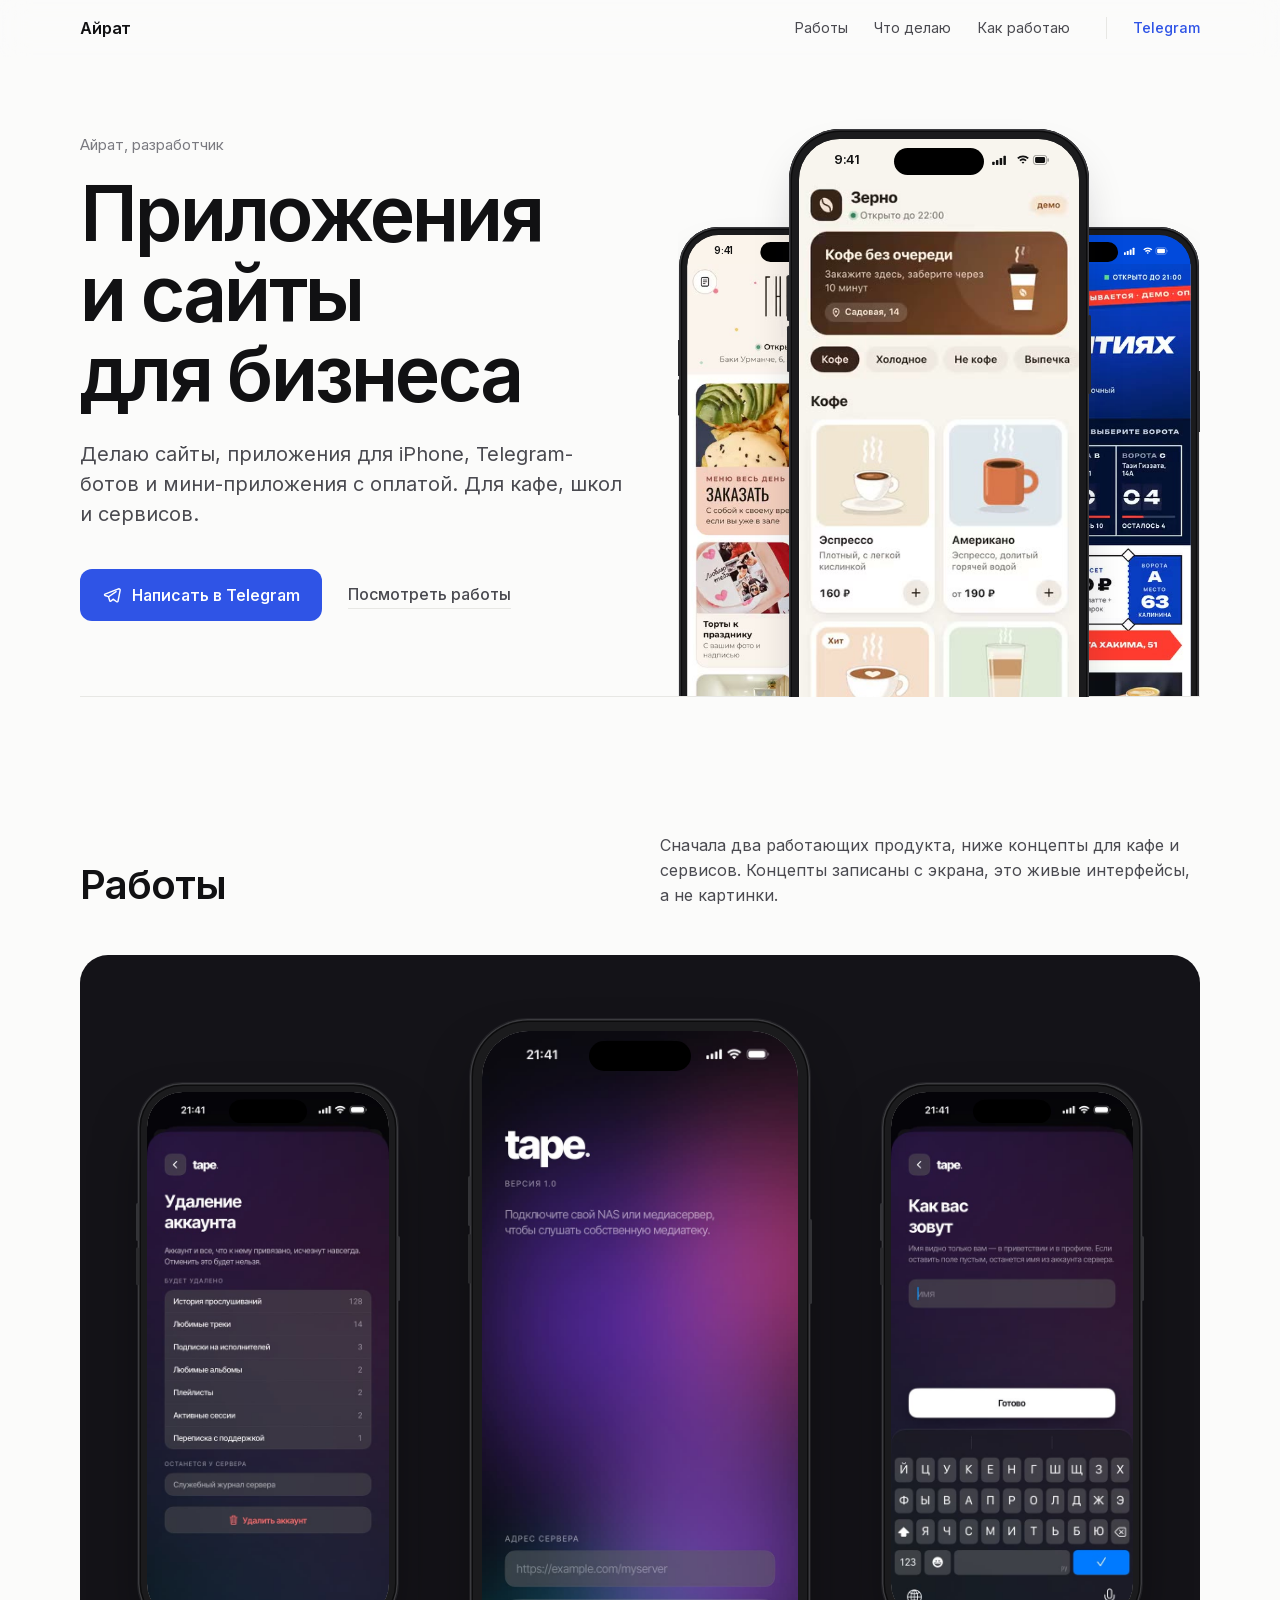
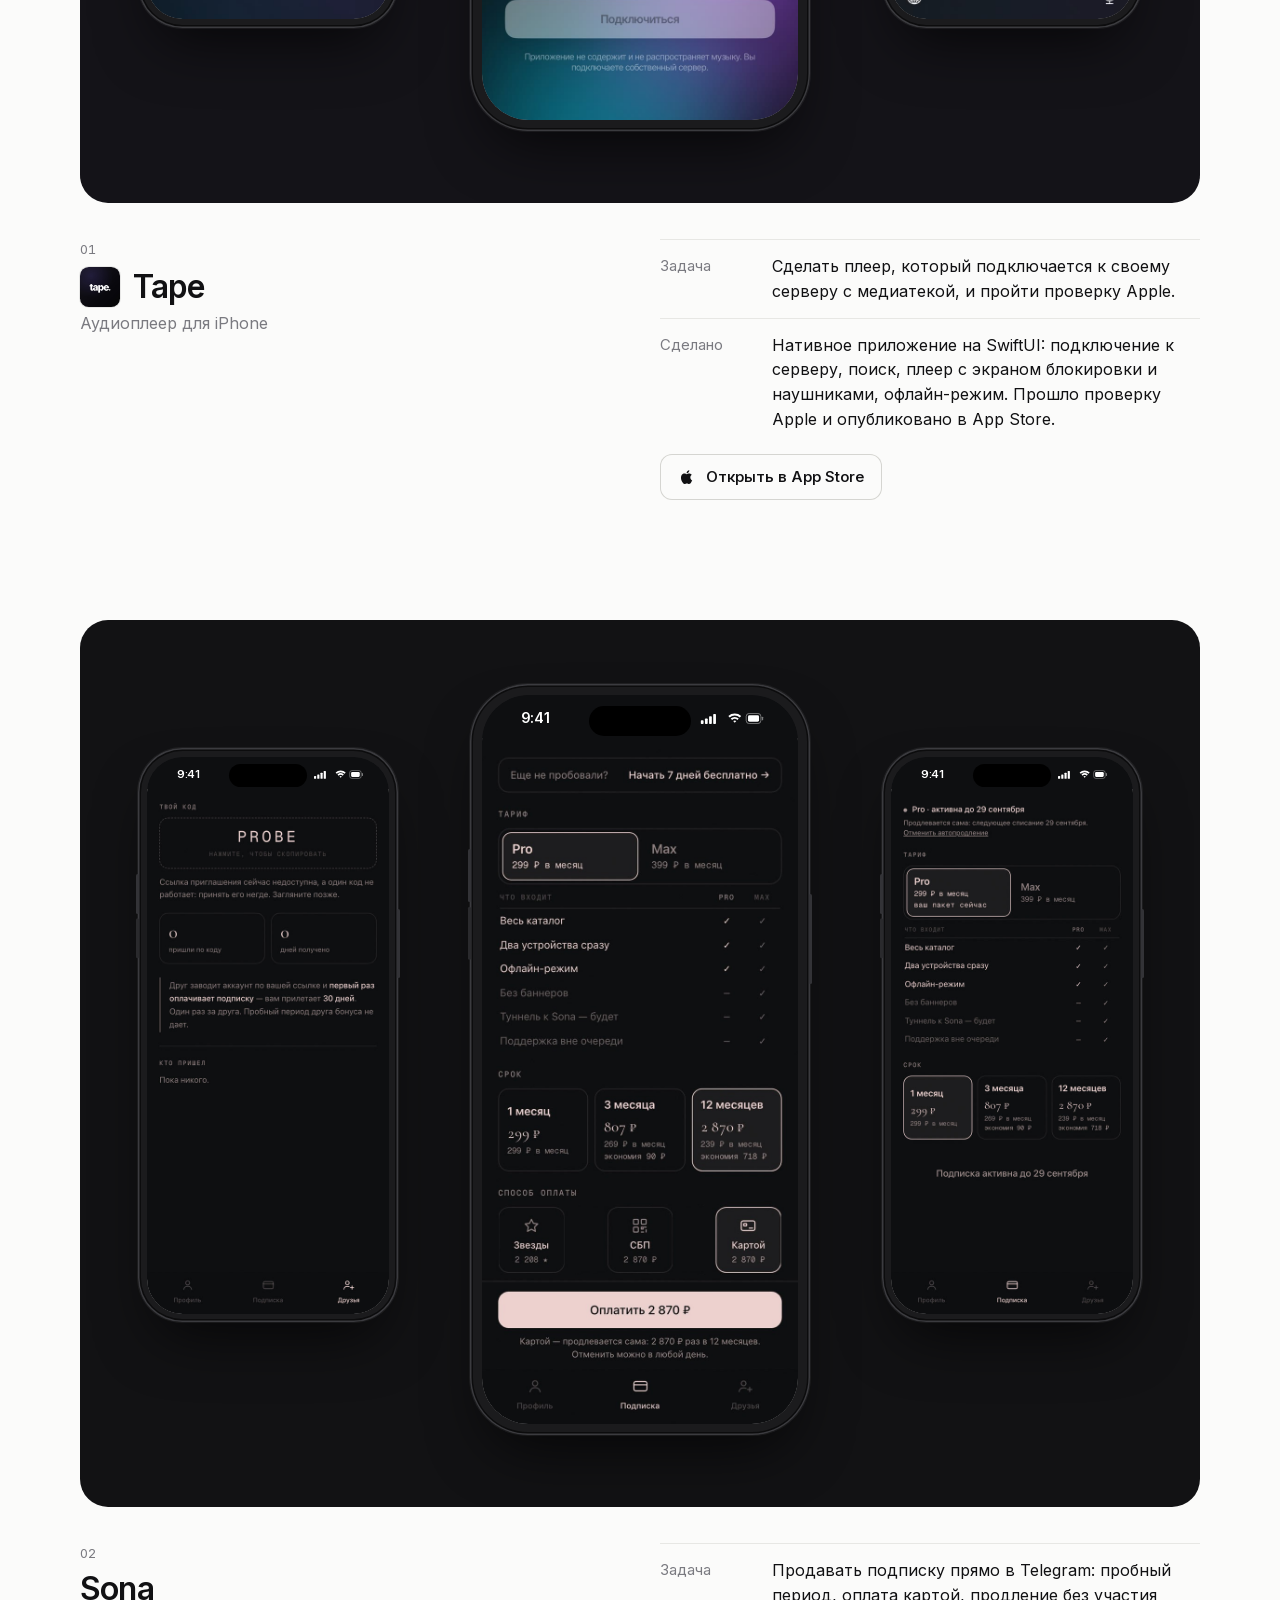
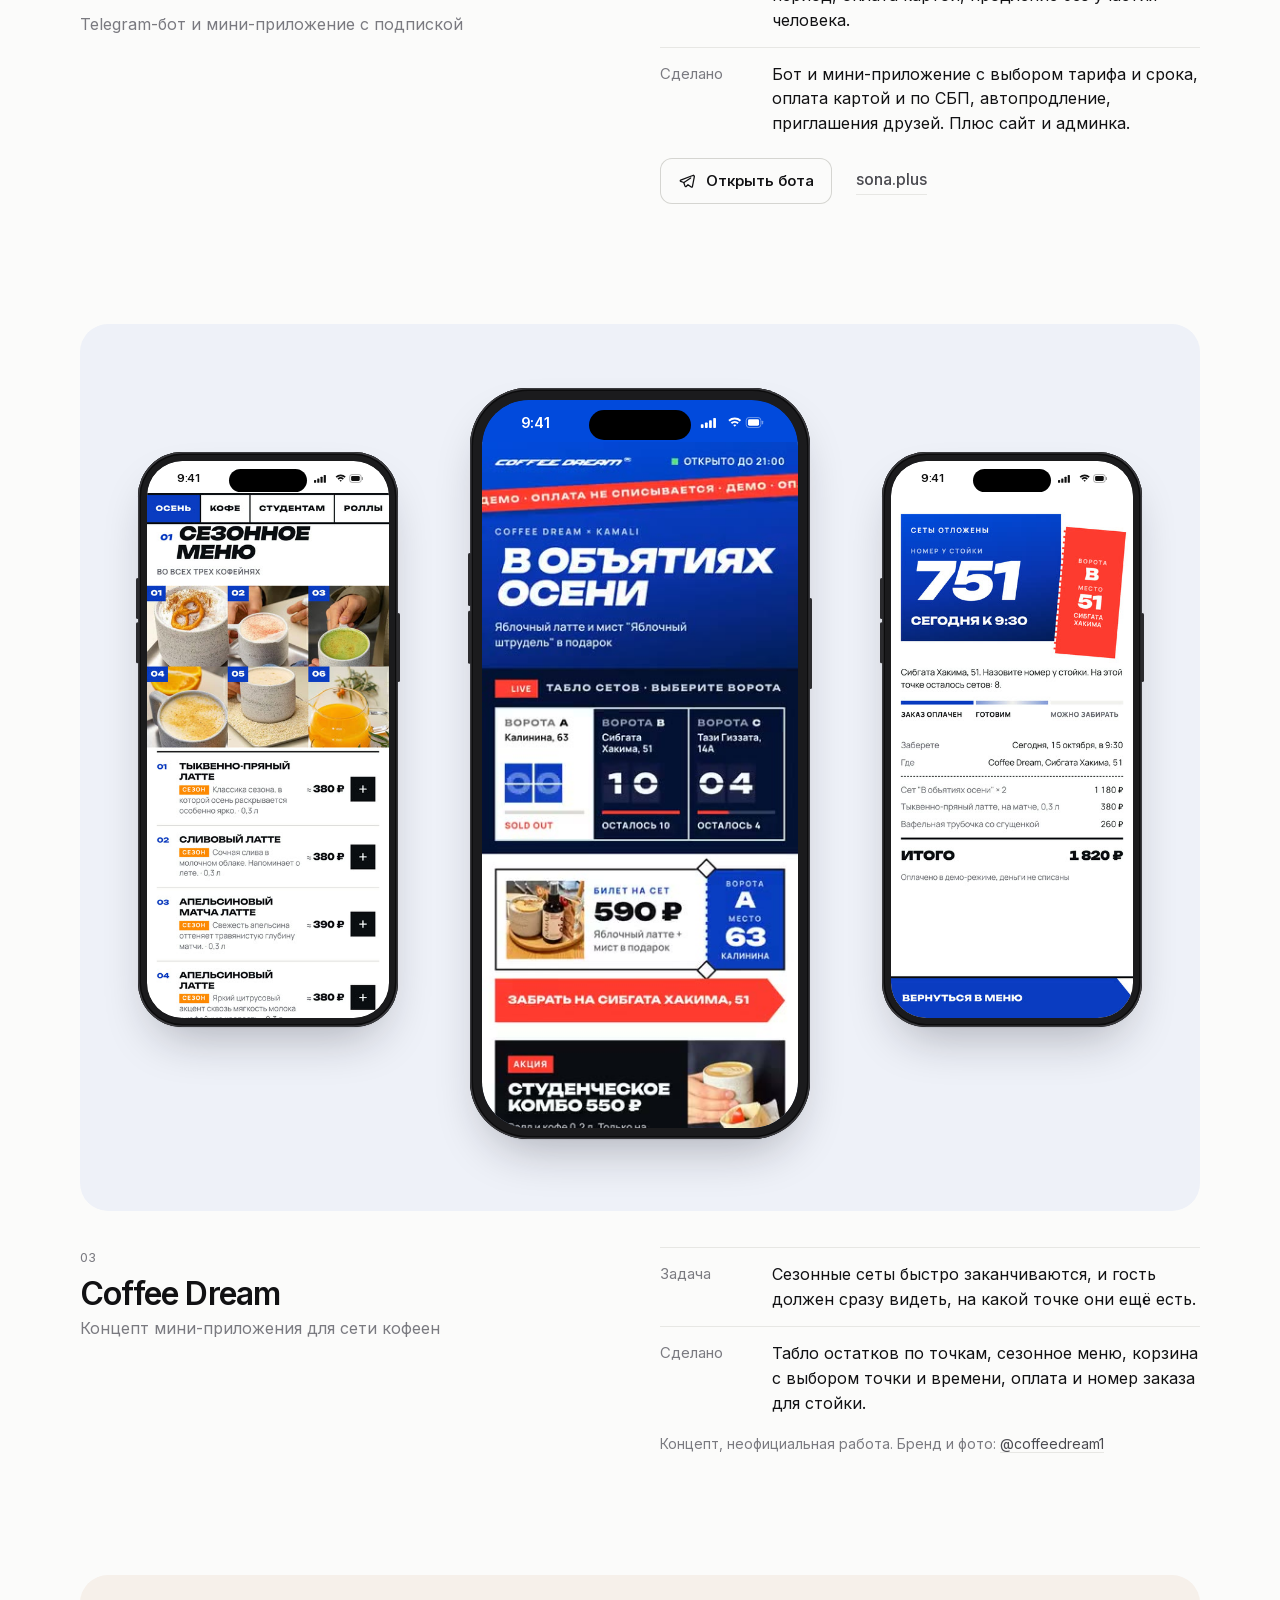
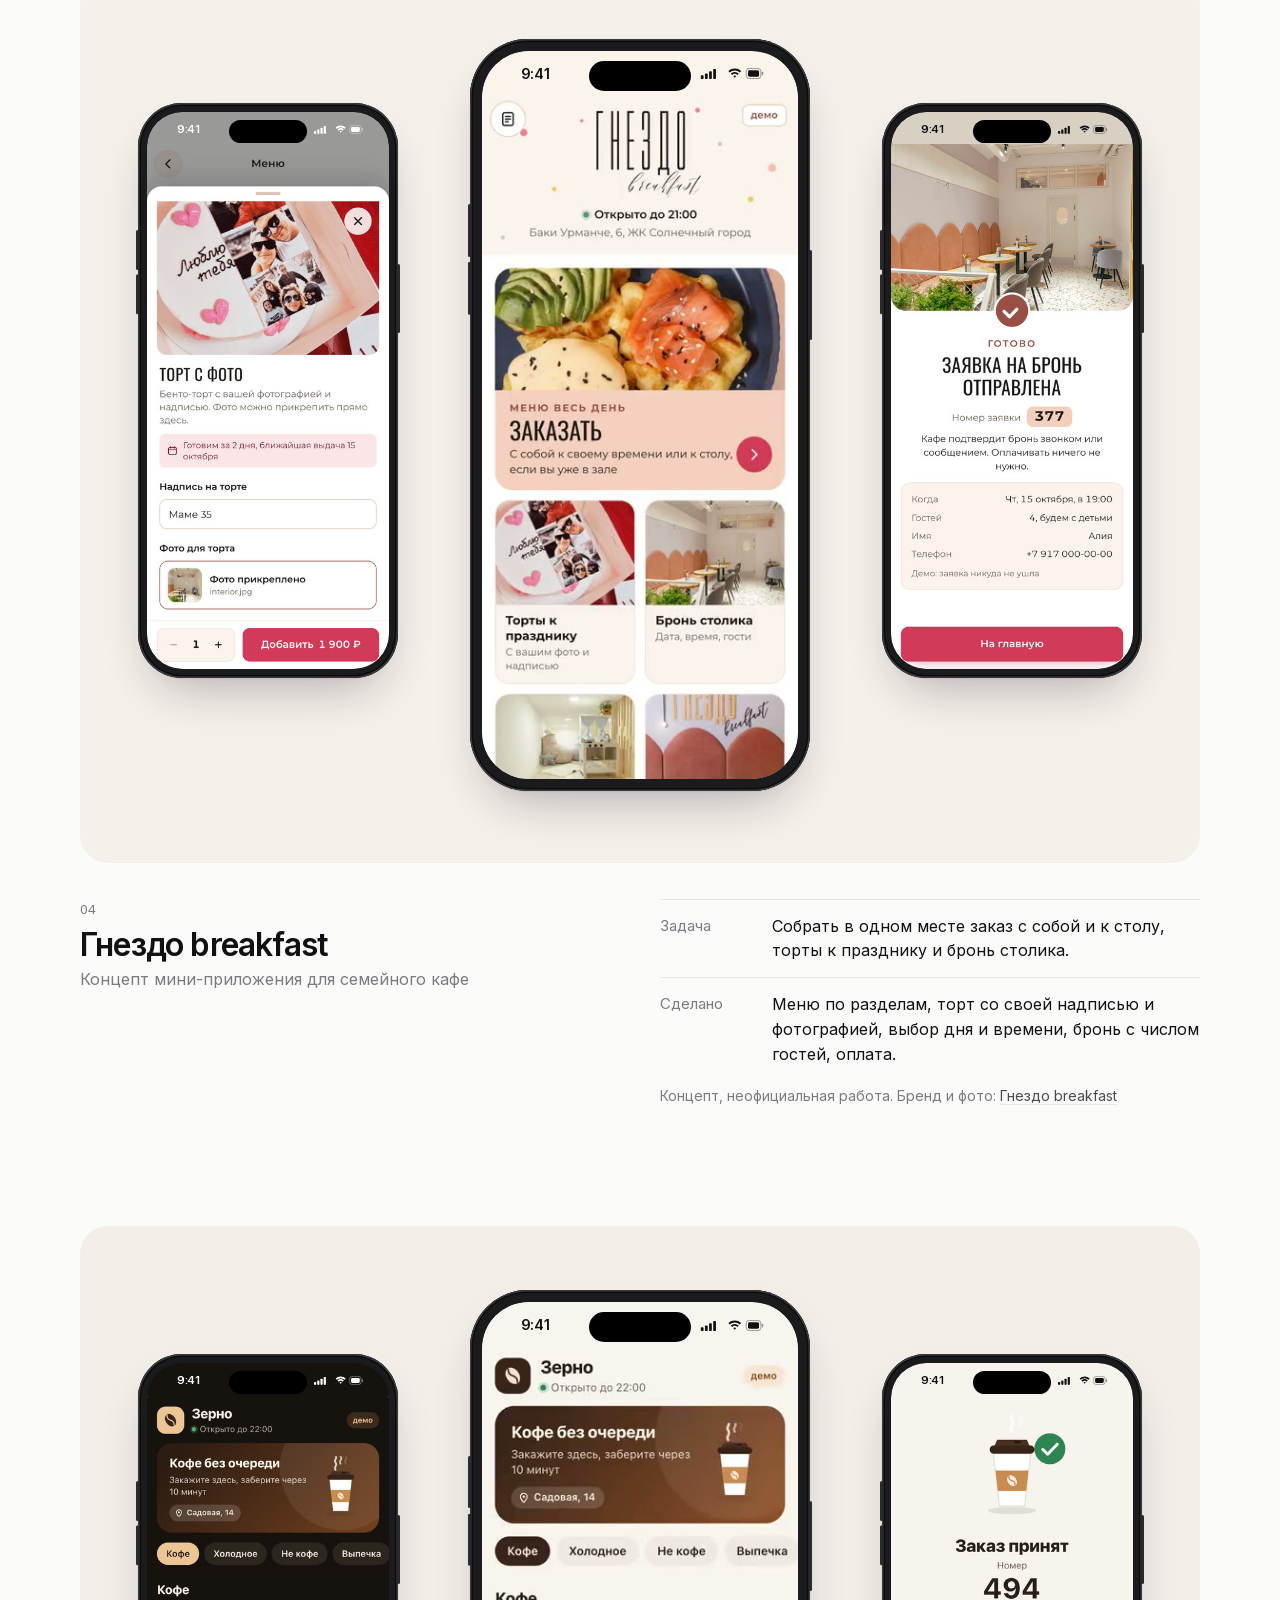
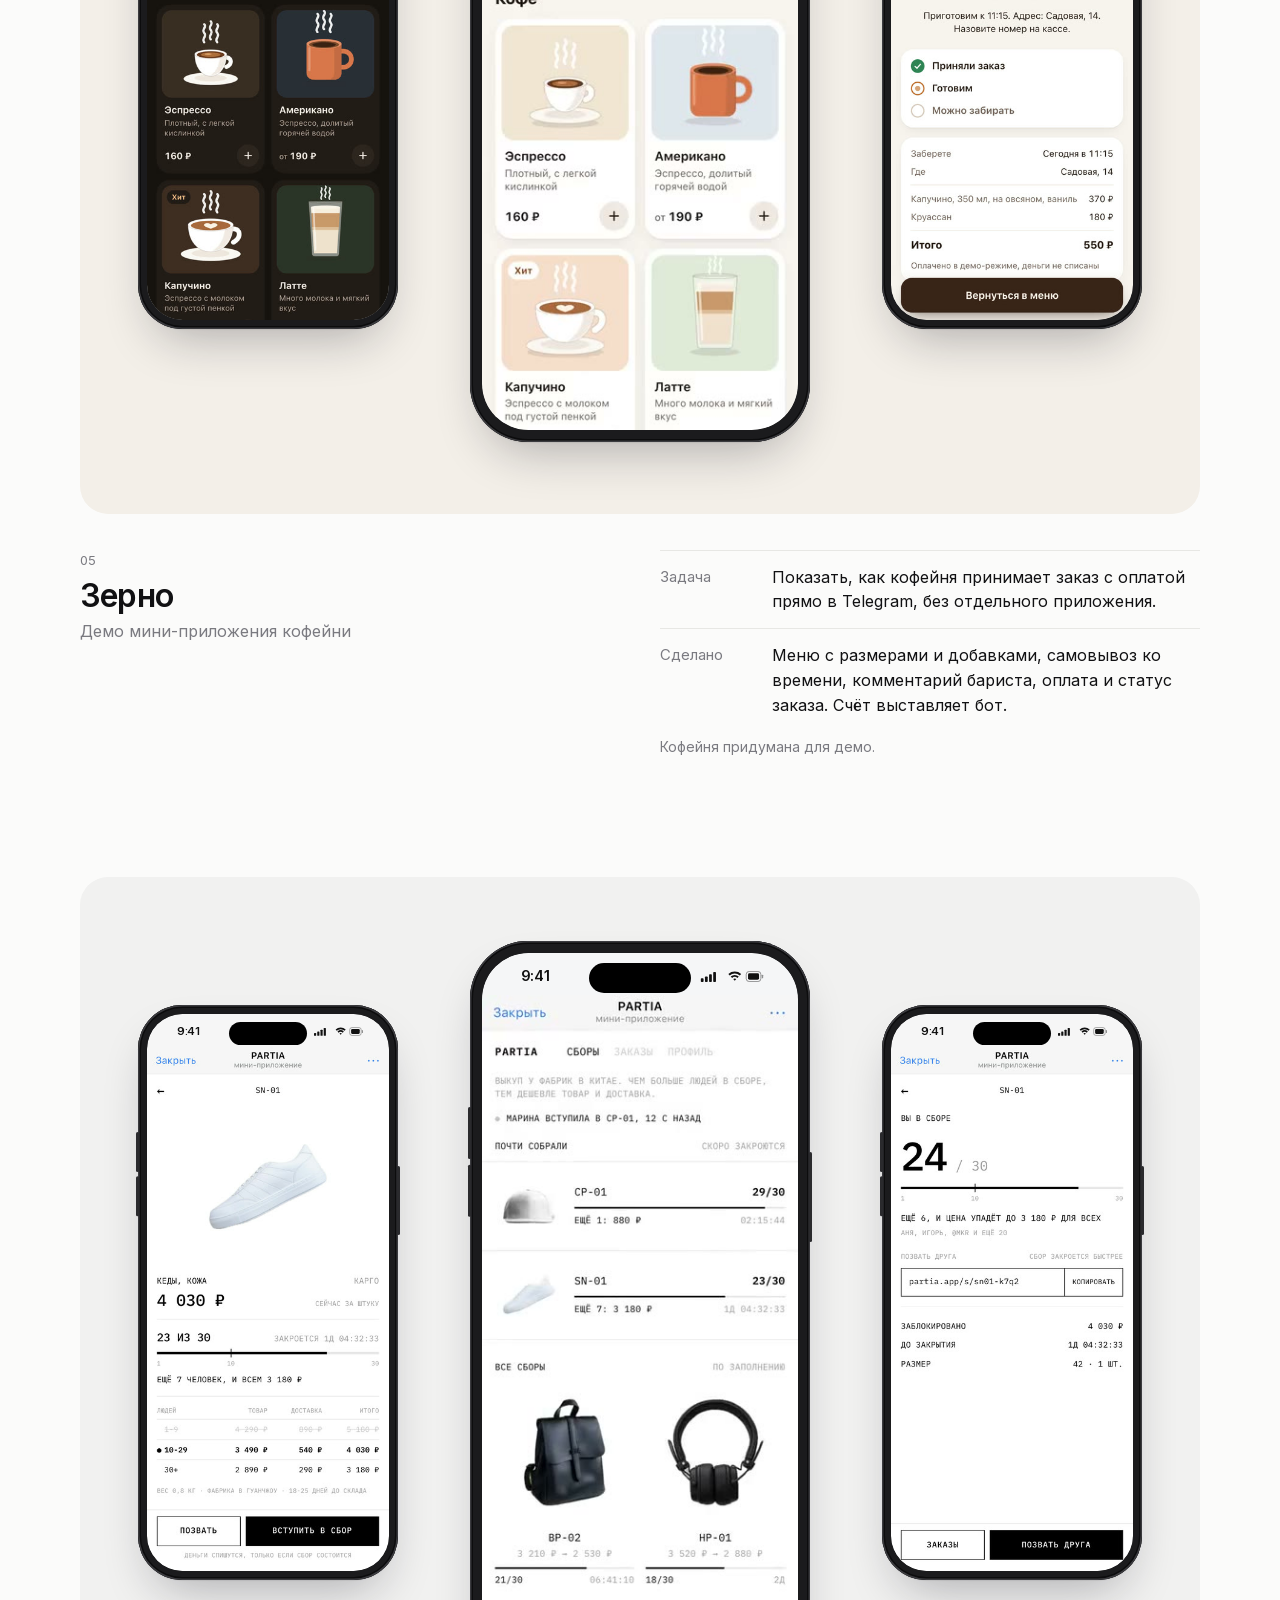
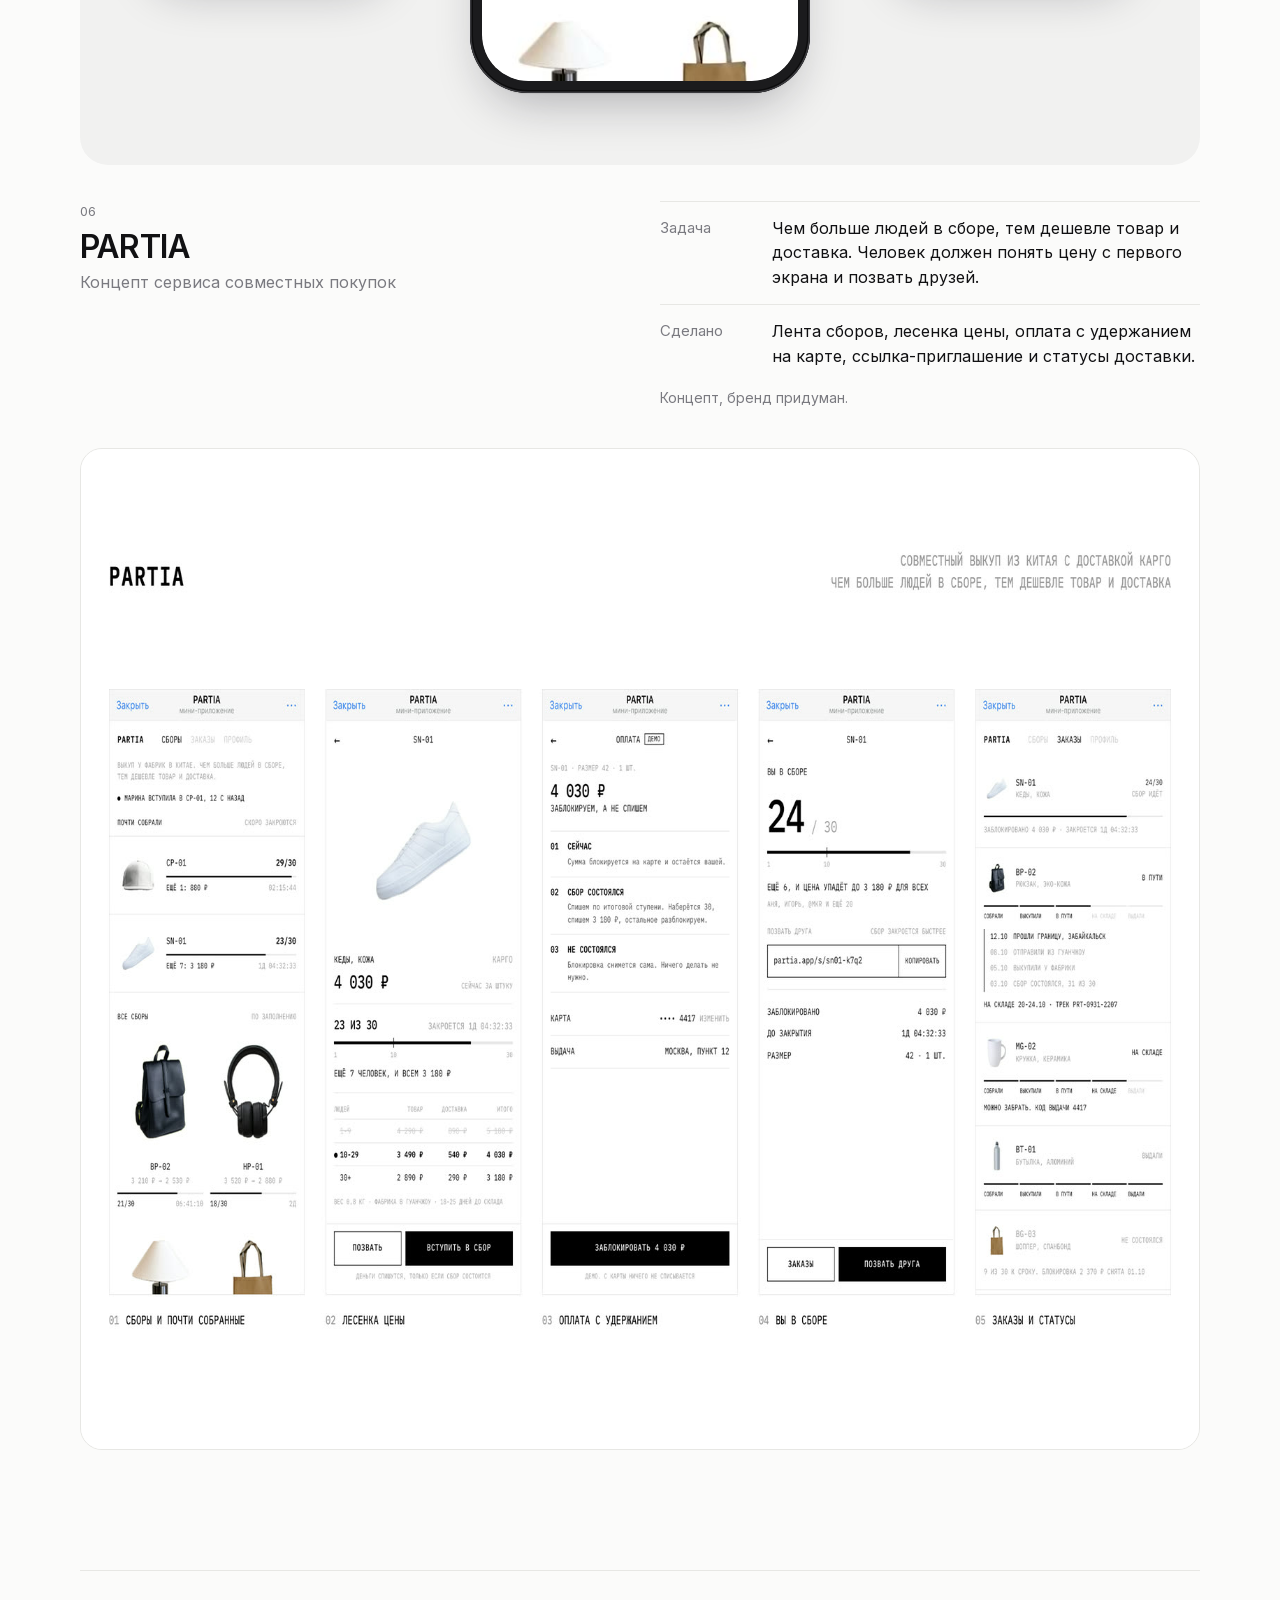
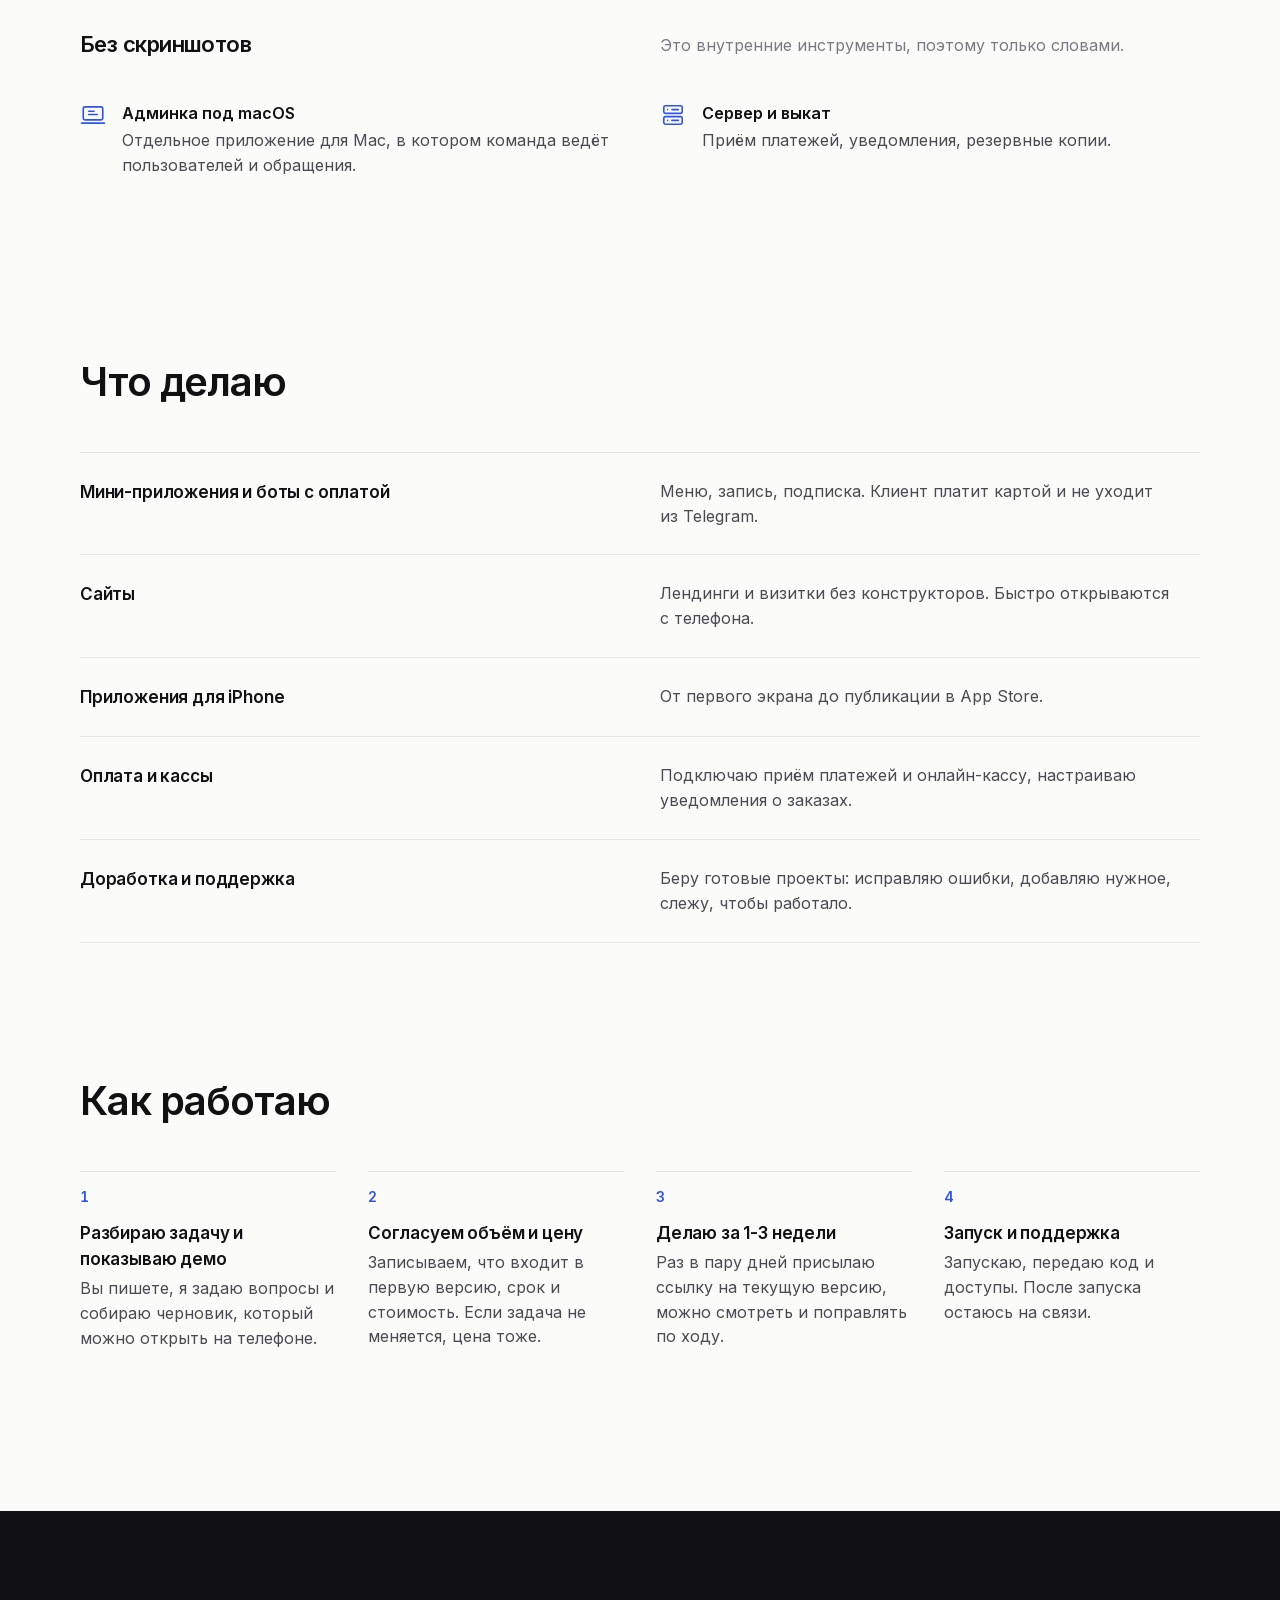
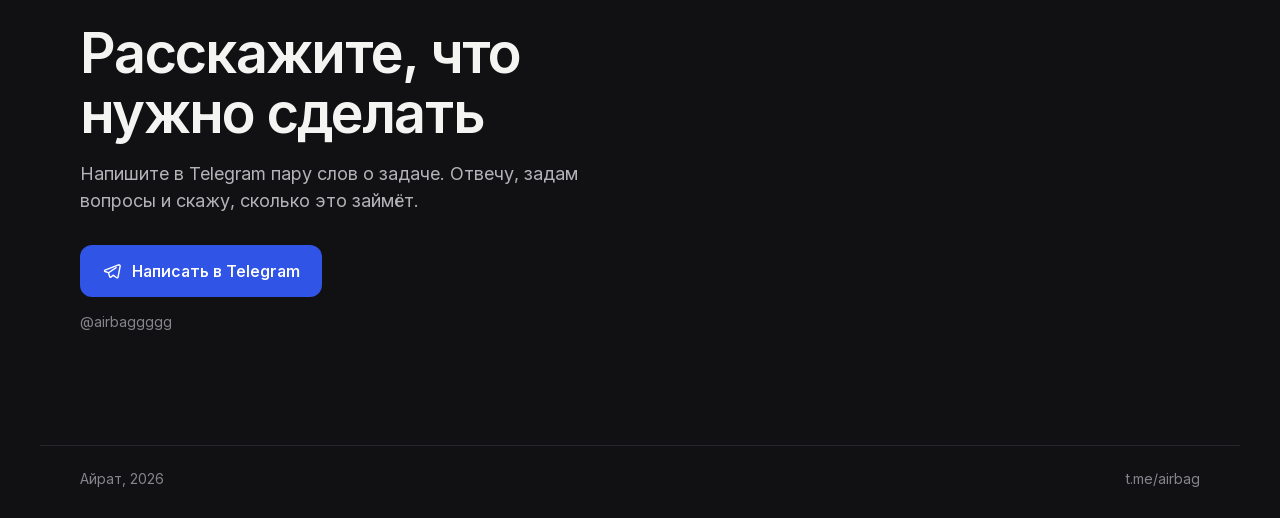
==== commit 39c3c331: "Ник в контакте" ====
--- a/index.html
+++ b/index.html
@@ -24,7 +24,7 @@
       <a href="#services">Что делаю</a>
       <a href="#process">Как работаю</a>
     </nav>
-    <a class="top-tg" href="https://t.me/airbag">Telegram</a>
+    <a class="top-tg" href="https://t.me/airbaggggg">Telegram</a>
   </div>
 </header>
 
@@ -37,7 +37,7 @@
       <h1 class="reveal">Приложения и сайты для бизнеса</h1>
       <p class="lead reveal">Делаю сайты, приложения для iPhone, Telegram-ботов и мини-приложения с оплатой. Для кафе, школ и сервисов.</p>
       <div class="hero-cta reveal">
-        <a class="btn" href="https://t.me/airbag">
+        <a class="btn" href="https://t.me/airbaggggg">
           <svg viewBox="0 0 24 24" aria-hidden="true"><path d="M20.5 4.3L3.6 10.9c-.8.3-.8 1.4 0 1.7l4.1 1.4 1.6 4.9c.2.7 1.1.9 1.6.4l2.4-2.3 4.3 3.1c.6.4 1.5.1 1.6-.6l2.6-13.3c.2-.9-.6-1.6-1.3-1.3z" fill="none" stroke="currentColor" stroke-width="1.7" stroke-linejoin="round"/><path d="M7.9 14.1l9-6.2" stroke="currentColor" stroke-width="1.7" stroke-linecap="round"/></svg>
           Написать в Telegram
         </a>
@@ -382,11 +382,11 @@
     <div class="wrap contact-in reveal">
       <h2 id="contact-h">Расскажите, что нужно сделать</h2>
       <p>Напишите в Telegram пару слов о задаче. Отвечу, задам вопросы и скажу, сколько это займёт.</p>
-      <a class="btn" href="https://t.me/airbag">
+      <a class="btn" href="https://t.me/airbaggggg">
         <svg viewBox="0 0 24 24" aria-hidden="true"><path d="M20.5 4.3L3.6 10.9c-.8.3-.8 1.4 0 1.7l4.1 1.4 1.6 4.9c.2.7 1.1.9 1.6.4l2.4-2.3 4.3 3.1c.6.4 1.5.1 1.6-.6l2.6-13.3c.2-.9-.6-1.6-1.3-1.3z" fill="none" stroke="currentColor" stroke-width="1.7" stroke-linejoin="round"/><path d="M7.9 14.1l9-6.2" stroke="currentColor" stroke-width="1.7" stroke-linecap="round"/></svg>
         Написать в Telegram
       </a>
-      <p class="handle">@airbag</p>
+      <p class="handle">@airbaggggg</p>
     </div>
   </section>
 
@@ -395,7 +395,7 @@
 <footer class="foot">
   <div class="wrap foot-in">
     <span>Айрат, 2026</span>
-    <a href="https://t.me/airbag">t.me/airbag</a>
+    <a href="https://t.me/airbaggggg">t.me/airbag</a>
   </div>
 </footer>
 
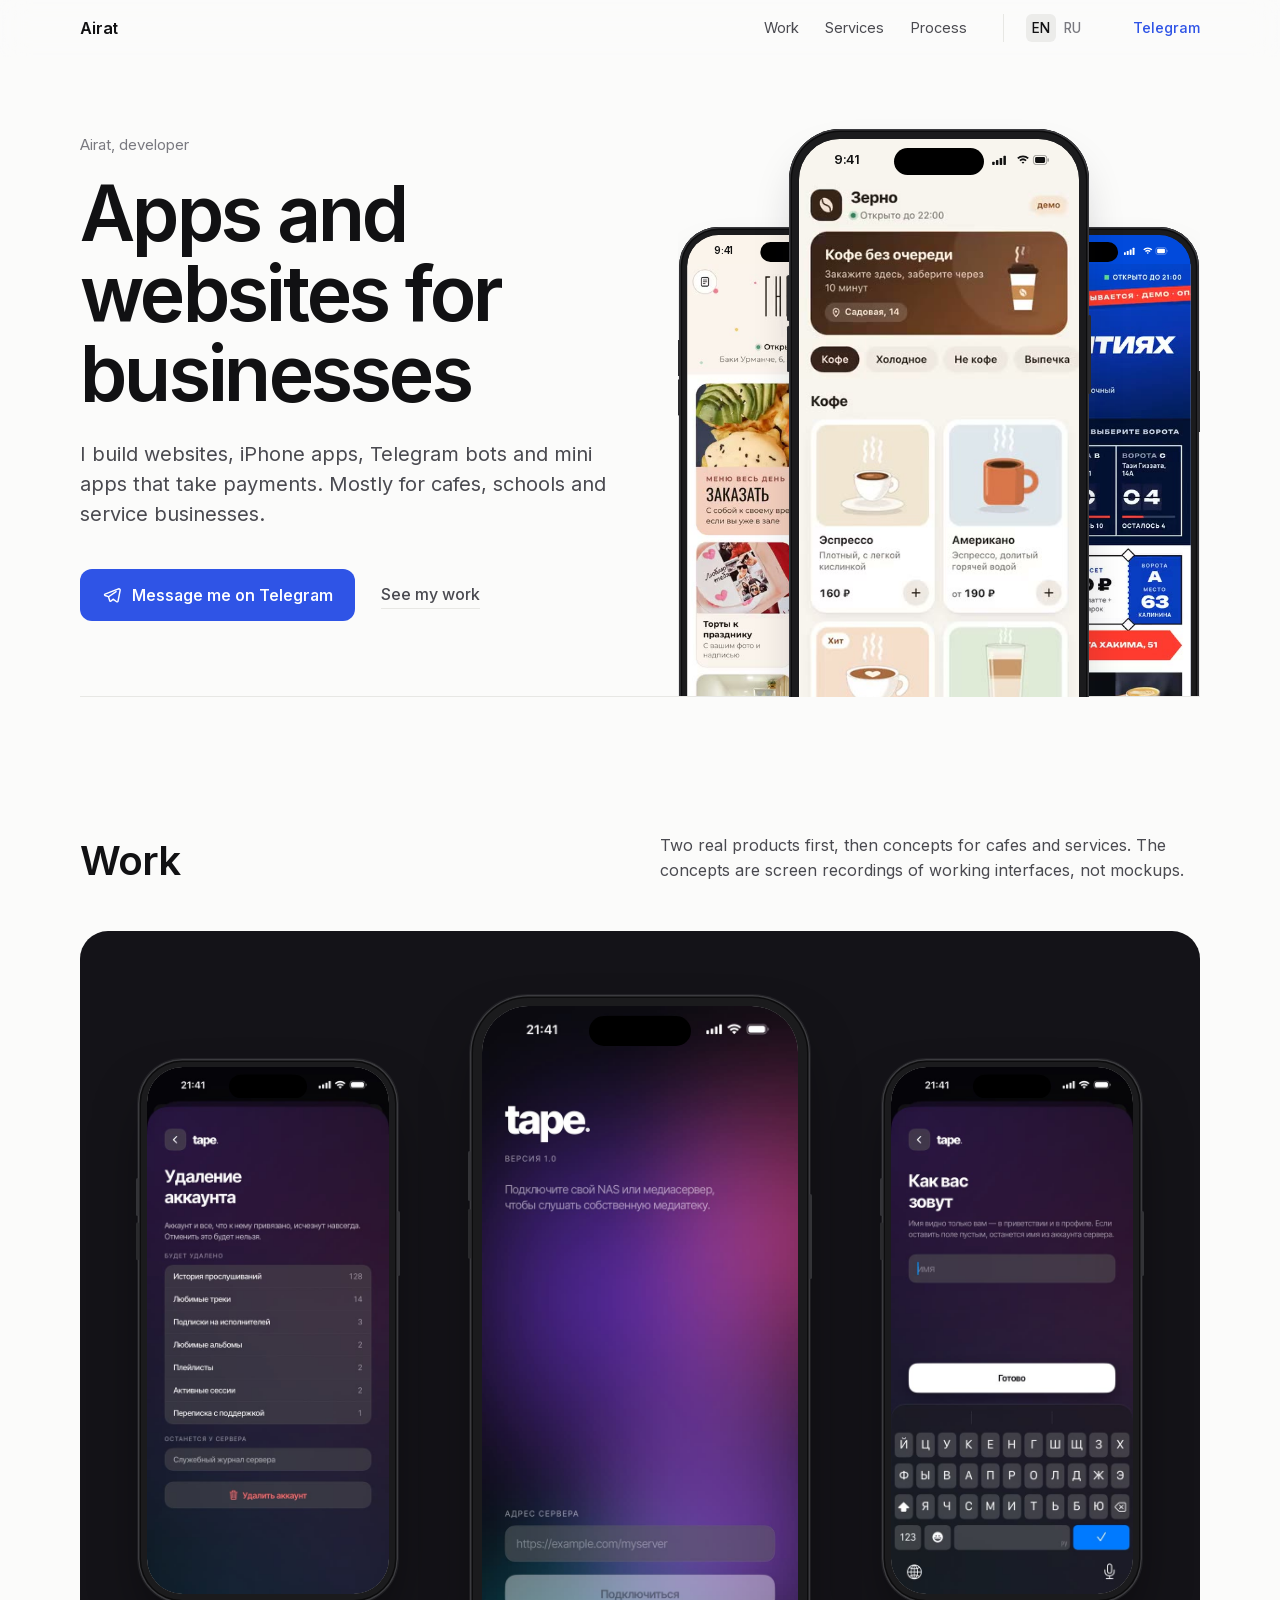
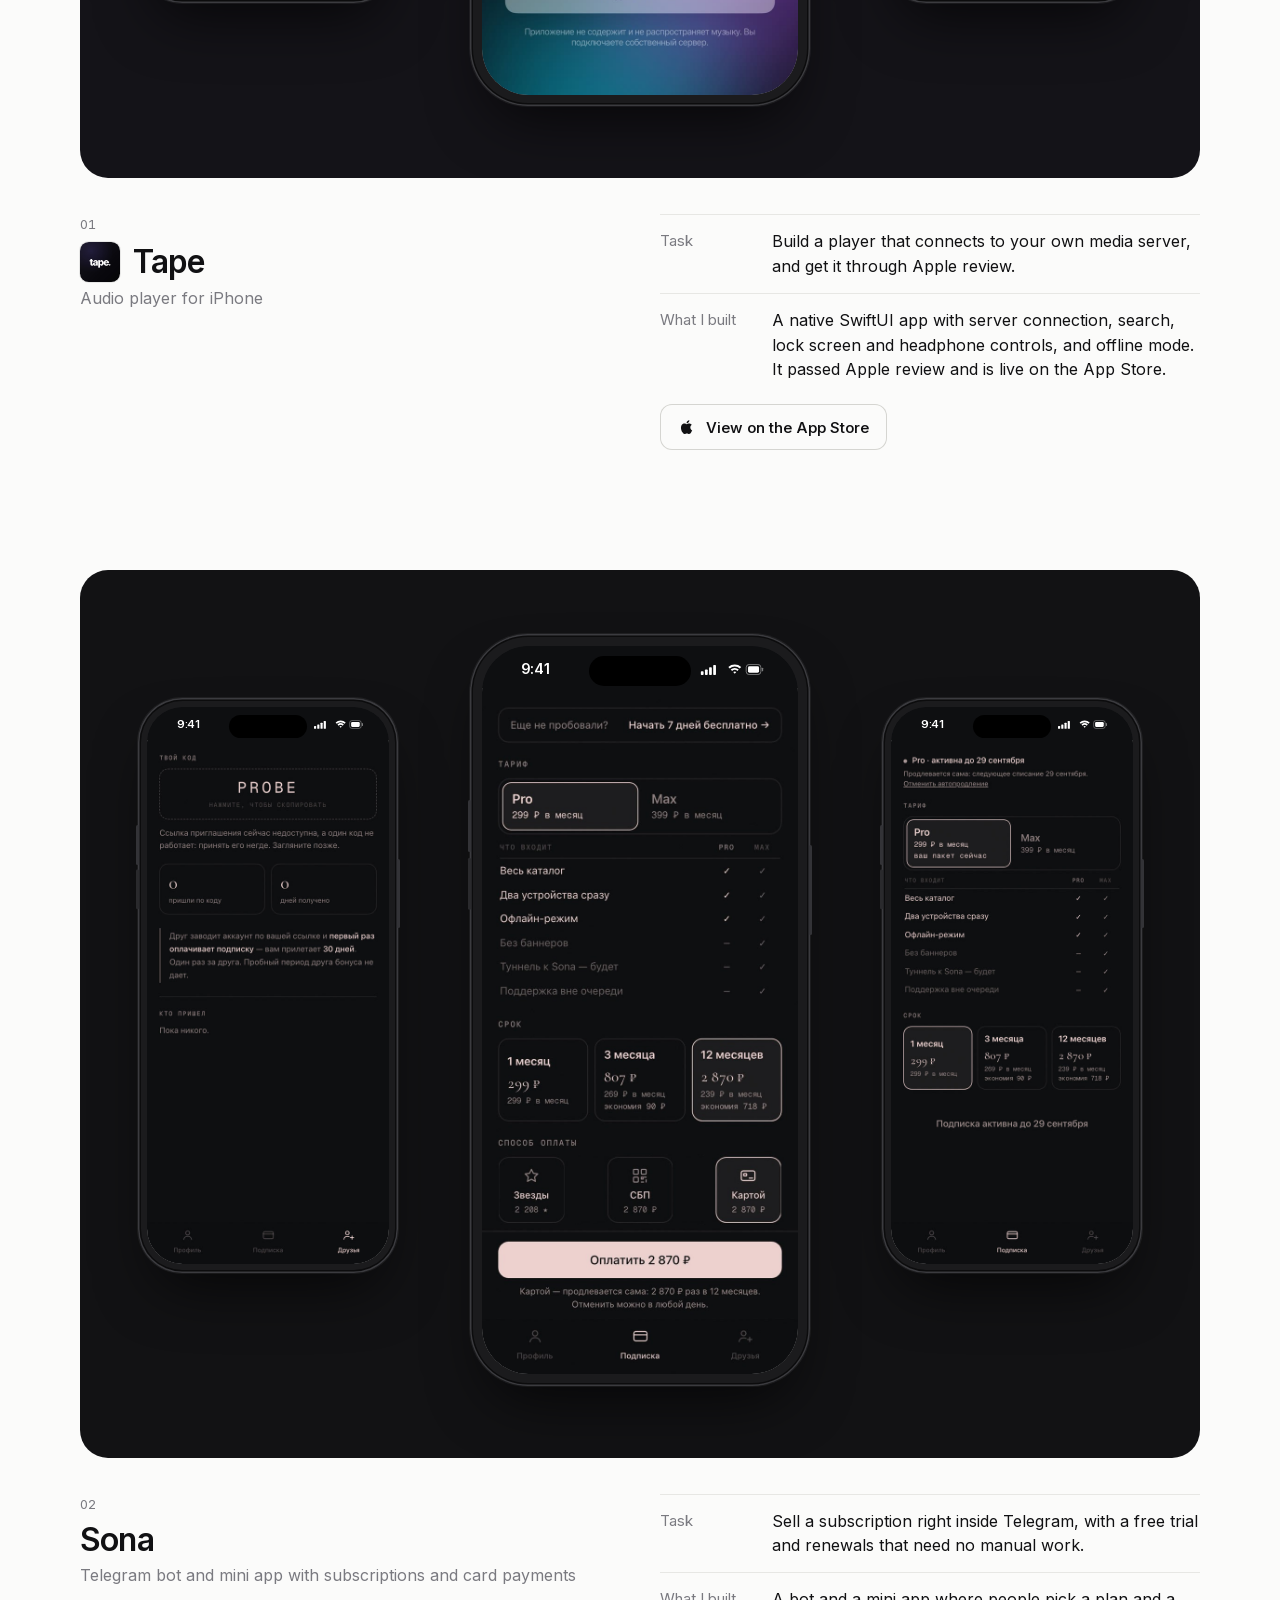
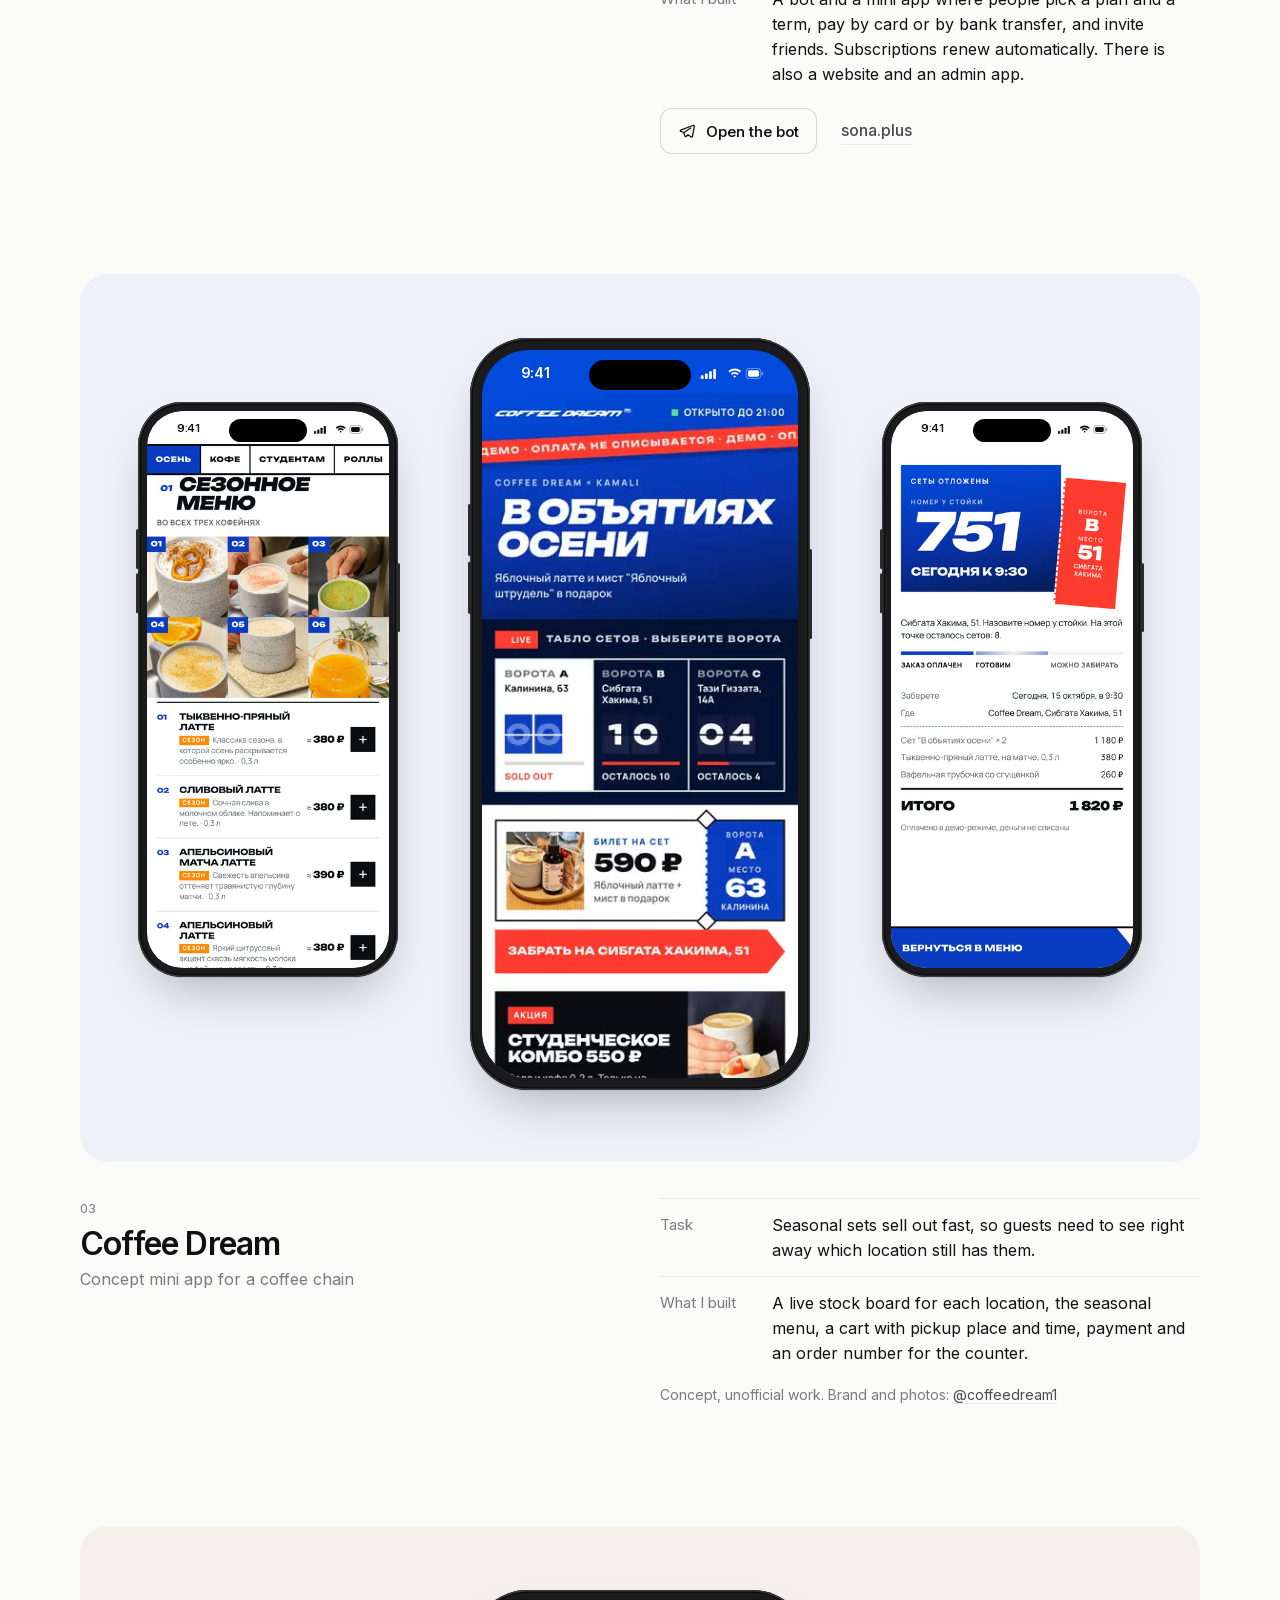
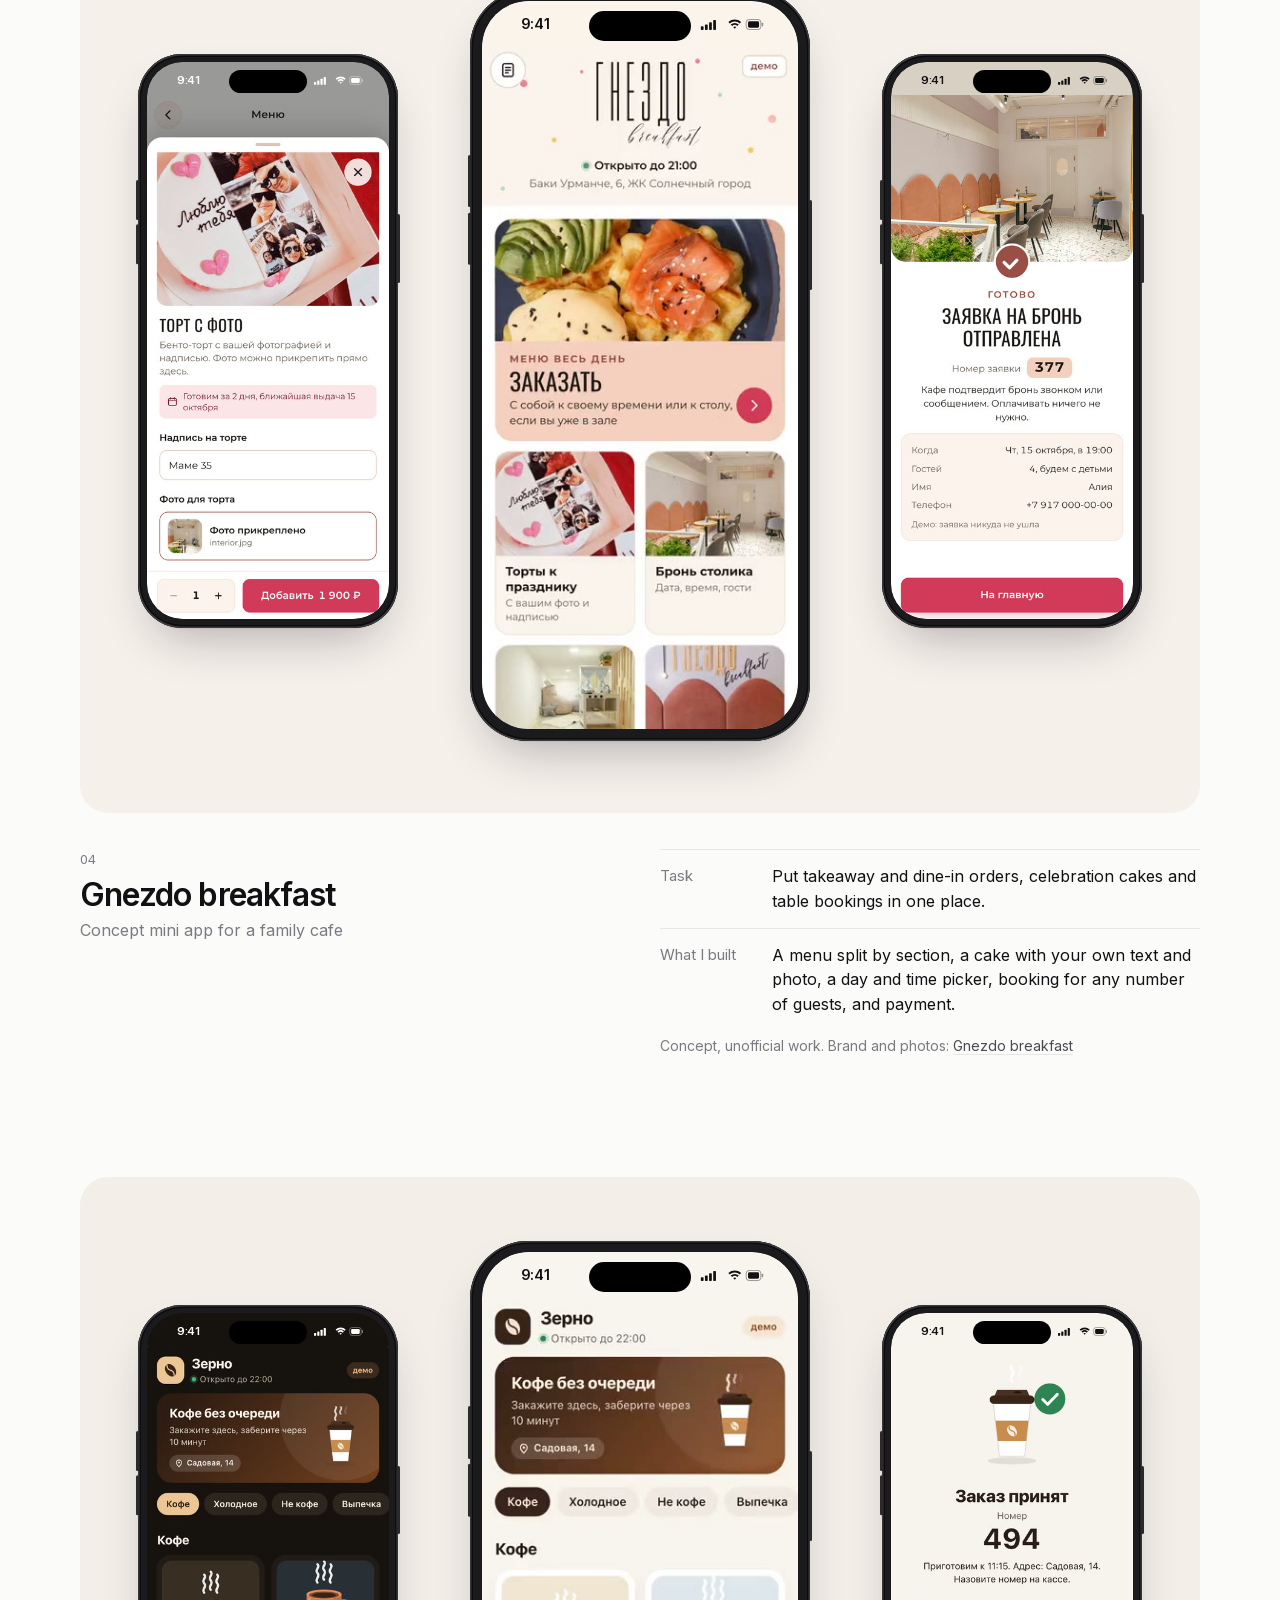
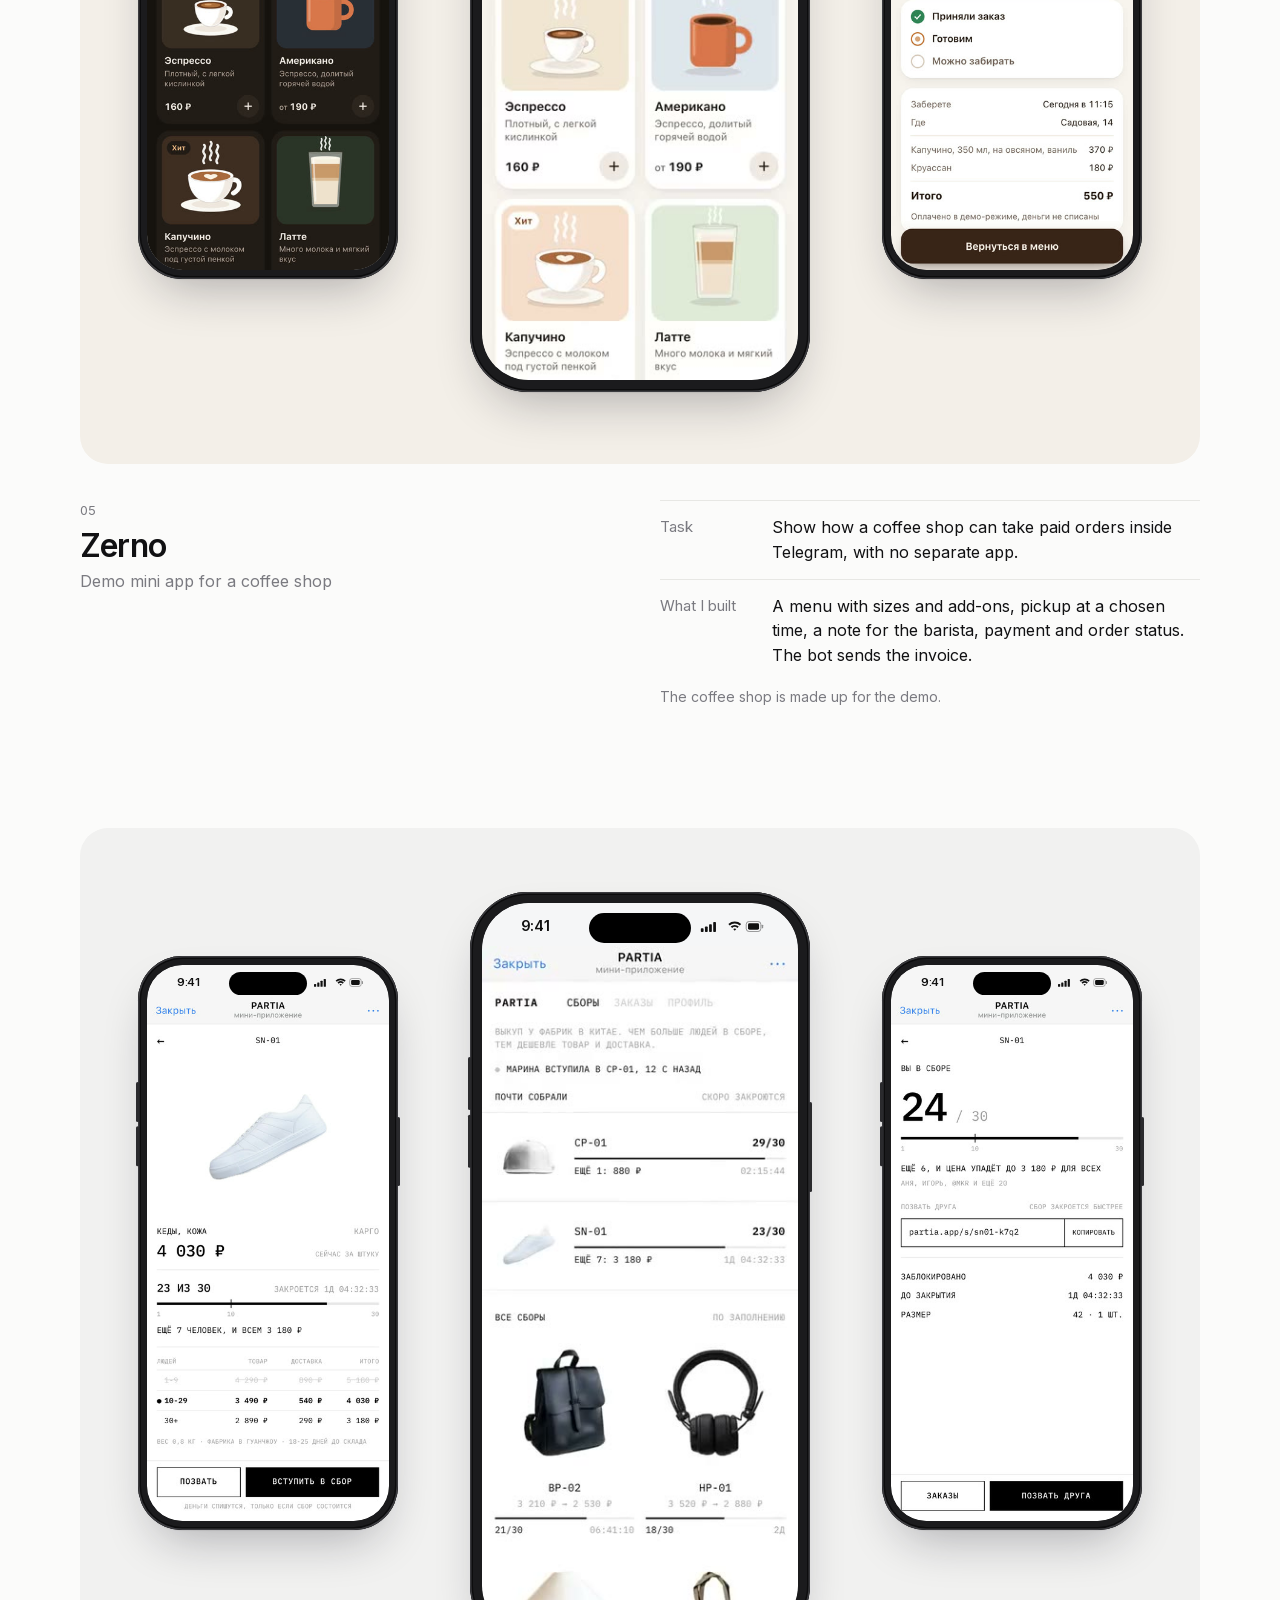
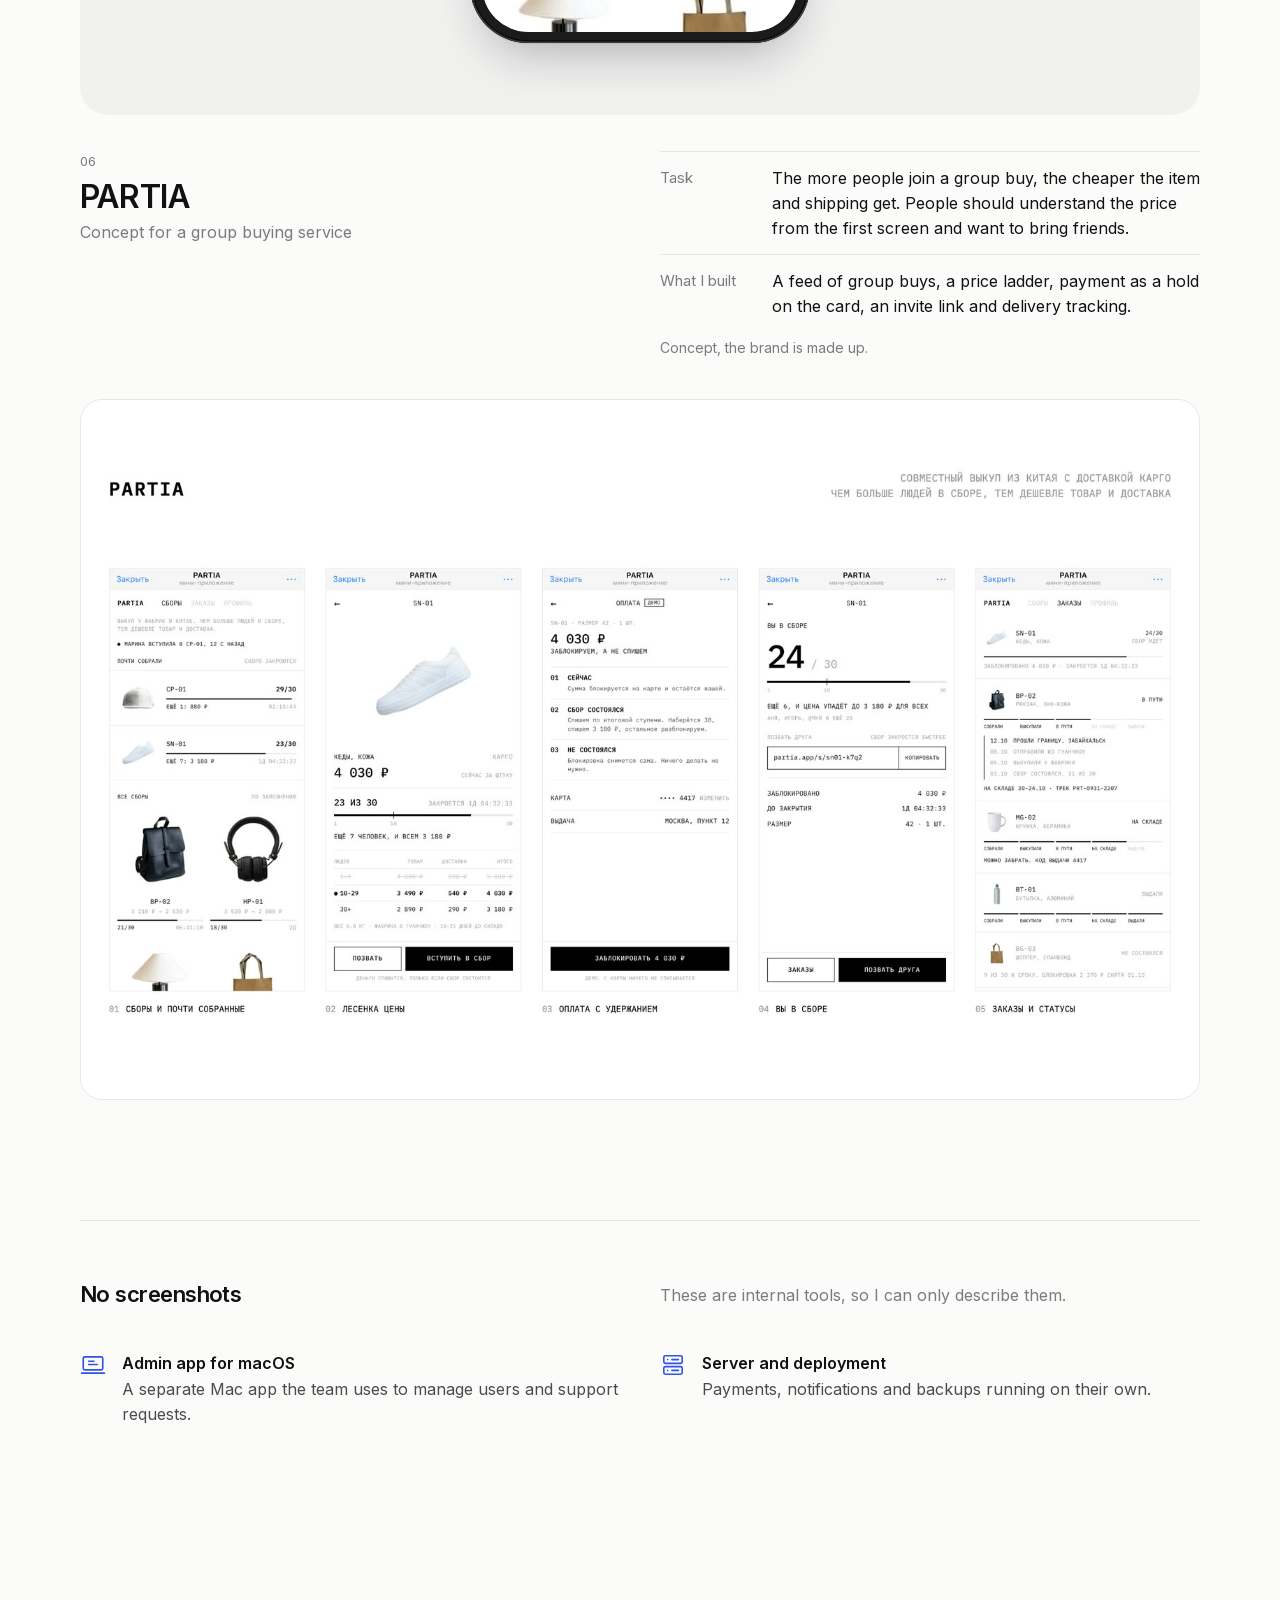
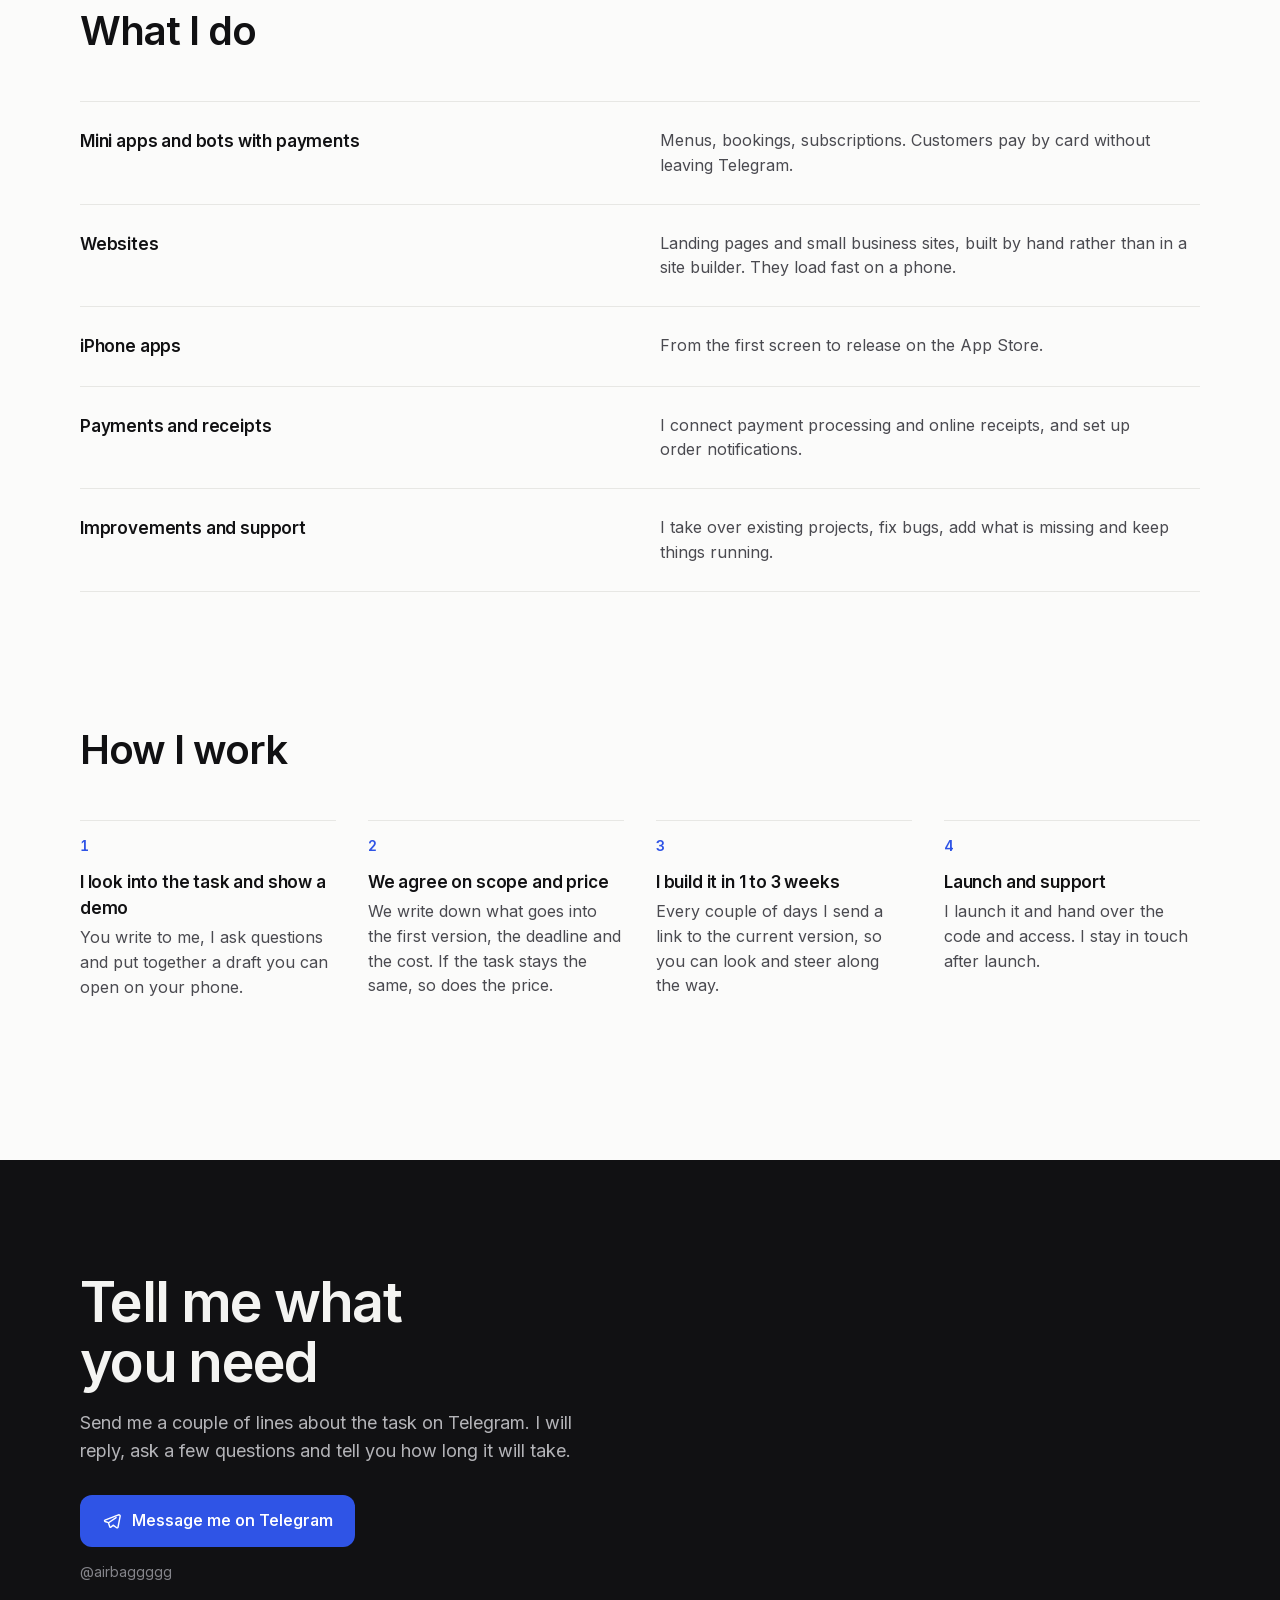
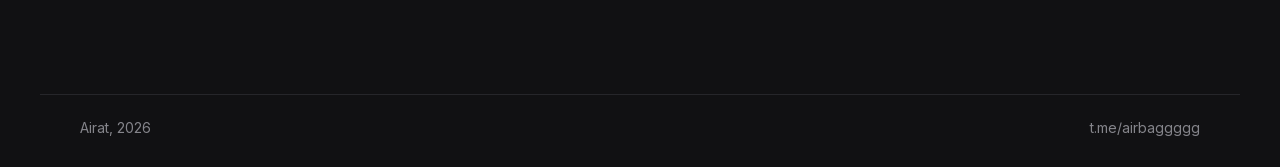
==== commit eb511922: "EN по умолчанию, RU в /ru/, листание на телефоне, постер PARTIA" ====
--- a/index.html
+++ b/index.html
@@ -1,14 +1,18 @@
 <!doctype html>
-<html lang="ru">
+<html lang="en">
 <head>
 <meta charset="utf-8">
 <meta name="viewport" content="width=device-width, initial-scale=1, viewport-fit=cover">
-<title>Айрат. Приложения и сайты для бизнеса</title>
-<meta name="description" content="Делаю сайты, приложения для iPhone, Telegram-ботов и мини-приложения с оплатой для кафе, школ и сервисов.">
+<title>Airat. Apps and websites for businesses</title>
+<meta name="description" content="I build websites, iPhone apps, Telegram bots and mini apps with payments for cafes, schools and service businesses.">
 <meta property="og:type" content="website">
-<meta property="og:title" content="Айрат. Приложения и сайты для бизнеса">
-<meta property="og:description" content="Сайты, приложения для iPhone, Telegram-боты и мини-приложения с оплатой для кафе, школ и сервисов.">
+<meta property="og:title" content="Airat. Apps and websites for businesses">
+<meta property="og:description" content="Websites, iPhone apps, Telegram bots and mini apps with payments for cafes, schools and service businesses.">
 <meta name="theme-color" content="#fbfbfa">
+<link rel="canonical" href="https://airbagg.github.io/airat/">
+<link rel="alternate" hreflang="en" href="https://airbagg.github.io/airat/">
+<link rel="alternate" hreflang="ru" href="https://airbagg.github.io/airat/ru/">
+<link rel="alternate" hreflang="x-default" href="https://airbagg.github.io/airat/">
 <link rel="icon" href="assets/favicon.svg" type="image/svg+xml">
 <link rel="preload" href="assets/fonts/inter-cyrillic.woff2" as="font" type="font/woff2" crossorigin>
 <link rel="stylesheet" href="assets/style.css">
@@ -18,12 +22,13 @@
 
 <header class="top">
   <div class="wrap top-in">
-    <a class="name" href="#top">Айрат</a>
-    <nav class="nav" aria-label="Разделы">
-      <a href="#works">Работы</a>
-      <a href="#services">Что делаю</a>
-      <a href="#process">Как работаю</a>
+    <a class="name" href="#top">Airat</a>
+    <nav class="nav" aria-label="Sections">
+      <a href="#works">Work</a>
+      <a href="#services">Services</a>
+      <a href="#process">Process</a>
     </nav>
+    <span class="lang"><b aria-current="page">EN</b><a href="ru/" hreflang="ru" lang="ru">RU</a></span>
     <a class="top-tg" href="https://t.me/airbaggggg">Telegram</a>
   </div>
 </header>
@@ -33,15 +38,15 @@
   <section class="hero">
     <div class="wrap hero-grid">
       <div class="hero-text">
-      <p class="hero-who reveal">Айрат, разработчик</p>
-      <h1 class="reveal">Приложения и сайты для бизнеса</h1>
-      <p class="lead reveal">Делаю сайты, приложения для iPhone, Telegram-ботов и мини-приложения с оплатой. Для кафе, школ и сервисов.</p>
+      <p class="hero-who reveal">Airat, developer</p>
+      <h1 class="reveal">Apps and websites for businesses</h1>
+      <p class="lead reveal">I build websites, iPhone apps, Telegram bots and mini apps that take payments. Mostly for cafes, schools and service businesses.</p>
       <div class="hero-cta reveal">
         <a class="btn" href="https://t.me/airbaggggg">
           <svg viewBox="0 0 24 24" aria-hidden="true"><path d="M20.5 4.3L3.6 10.9c-.8.3-.8 1.4 0 1.7l4.1 1.4 1.6 4.9c.2.7 1.1.9 1.6.4l2.4-2.3 4.3 3.1c.6.4 1.5.1 1.6-.6l2.6-13.3c.2-.9-.6-1.6-1.3-1.3z" fill="none" stroke="currentColor" stroke-width="1.7" stroke-linejoin="round"/><path d="M7.9 14.1l9-6.2" stroke="currentColor" stroke-width="1.7" stroke-linecap="round"/></svg>
-          Написать в Telegram
+          Message me on Telegram
         </a>
-        <a class="link" href="#works">Посмотреть работы</a>
+        <a class="link" href="#works">See my work</a>
       </div>
       </div>
       <div class="hero-art reveal" aria-hidden="true">
@@ -77,8 +82,8 @@
   <section class="works" id="works" aria-labelledby="works-h">
     <div class="wrap">
       <div class="sec-head reveal">
-        <h2 id="works-h">Работы</h2>
-        <p>Сначала два работающих продукта, ниже концепты для кафе и сервисов. Концепты записаны с экрана, это живые интерфейсы, а не картинки.</p>
+        <h2 id="works-h">Work</h2>
+        <p>Two real products first, then concepts for cafes and services. The concepts are screen recordings of working interfaces, not mockups.</p>
       </div>
 
       <article class="work work-dark" style="--tint:#141318">
@@ -86,21 +91,21 @@
           <div class="device side side-l full" style="--sb:#050409;--sbt:#fff">
             <div class="screen">
               <div class="view">
-                <img src="assets/img/tape-account.jpg" alt="Экран удаления аккаунта" loading="lazy" decoding="async" width="520" height="1130">
+                <img src="assets/img/tape-account.jpg" alt="Delete account screen" loading="lazy" decoding="async" width="520" height="1130">
               </div>
             </div>
           </div>
           <div class="device main full" style="--sb:#0b0a10;--sbt:#fff">
             <div class="screen">
               <div class="view">
-                <img src="assets/img/tape-connect.jpg" alt="Первый экран: подключение к своему серверу" loading="lazy" decoding="async" width="680" height="1478">
+                <img src="assets/img/tape-connect.jpg" alt="First screen: connecting to your own server" loading="lazy" decoding="async" width="680" height="1478">
               </div>
             </div>
           </div>
           <div class="device side side-r full" style="--sb:#050409;--sbt:#fff">
             <div class="screen">
               <div class="view">
-                <img src="assets/img/tape-name.jpg" alt="Экран ввода имени" loading="lazy" decoding="async" width="520" height="1130">
+                <img src="assets/img/tape-name.jpg" alt="Name entry screen" loading="lazy" decoding="async" width="520" height="1130">
               </div>
             </div>
           </div>
@@ -109,14 +114,14 @@
           <div class="work-title">
             <span class="work-no">01</span>
             <h3><img class="app-icon" src="assets/img/tape-icon.jpg" alt="" width="256" height="256" loading="lazy">Tape</h3>
-            <p class="work-kind">Аудиоплеер для iPhone</p>
-          </div>
-          <dl class="work-dl">
-            <div><dt>Задача</dt><dd>Сделать плеер, который подключается к своему серверу с медиатекой, и пройти проверку Apple.</dd></div>
-            <div><dt>Сделано</dt><dd>Нативное приложение на SwiftUI: подключение к серверу, поиск, плеер с экраном блокировки и наушниками, офлайн-режим. Прошло проверку Apple и опубликовано в App Store.</dd></div>
+            <p class="work-kind">Audio player for iPhone</p>
+          </div>
+          <dl class="work-dl">
+            <div><dt>Task</dt><dd>Build a player that connects to your own media server, and get it through Apple review.</dd></div>
+            <div><dt>What I built</dt><dd>A native SwiftUI app with server connection, search, lock screen and headphone controls, and offline mode. It passed Apple review and is live on the App Store.</dd></div>
           </dl>
           <div class="work-links">
-            <a class="btn btn-line" href="https://apps.apple.com/ru/app/tape-music-player/id6780871325"><svg viewBox="0 0 24 24" aria-hidden="true"><path d="M16.4 12.6c0-2.3 1.9-3.4 2-3.5-1.1-1.6-2.8-1.8-3.4-1.8-1.4-.1-2.8.9-3.5.9-.7 0-1.8-.9-3-.8-1.5 0-3 .9-3.8 2.3-1.6 2.8-.4 7 1.2 9.3.8 1.1 1.7 2.4 2.9 2.3 1.2 0 1.6-.7 3-.7s1.8.7 3 .7c1.3 0 2.1-1.1 2.8-2.3.9-1.3 1.3-2.6 1.3-2.6s-2.5-1-2.5-3.8zM14.1 5.8c.6-.8 1.1-1.8 1-2.8-.9 0-2 .6-2.7 1.4-.6.7-1.1 1.7-1 2.7 1 .1 2-.5 2.7-1.3z" fill="currentColor"/></svg>Открыть в App Store</a>
+            <a class="btn btn-line" href="https://apps.apple.com/app/tape-music-player/id6780871325"><svg viewBox="0 0 24 24" aria-hidden="true"><path d="M16.4 12.6c0-2.3 1.9-3.4 2-3.5-1.1-1.6-2.8-1.8-3.4-1.8-1.4-.1-2.8.9-3.5.9-.7 0-1.8-.9-3-.8-1.5 0-3 .9-3.8 2.3-1.6 2.8-.4 7 1.2 9.3.8 1.1 1.7 2.4 2.9 2.3 1.2 0 1.6-.7 3-.7s1.8.7 3 .7c1.3 0 2.1-1.1 2.8-2.3.9-1.3 1.3-2.6 1.3-2.6s-2.5-1-2.5-3.8zM14.1 5.8c.6-.8 1.1-1.8 1-2.8-.9 0-2 .6-2.7 1.4-.6.7-1.1 1.7-1 2.7 1 .1 2-.5 2.7-1.3z" fill="currentColor"/></svg>View on the App Store</a>
           </div>
         </div>
       </article>
@@ -127,7 +132,7 @@
             <div class="screen">
               <div class="sbar"><span>9:41</span></div>
               <div class="view">
-                <img src="assets/img/sona-friends.jpg" alt="Приглашение друзей по коду" loading="lazy" decoding="async" width="520" height="1126">
+                <img src="assets/img/sona-friends.jpg" alt="Inviting friends with a code" loading="lazy" decoding="async" width="520" height="1126">
               </div>
             </div>
           </div>
@@ -135,7 +140,7 @@
             <div class="screen">
               <div class="sbar"><span>9:41</span></div>
               <div class="view">
-                <img src="assets/img/sona-pay.jpg" alt="Выбор тарифа, срока и оплата картой" loading="lazy" decoding="async" width="680" height="1472">
+                <img src="assets/img/sona-pay.jpg" alt="Picking a plan and a term, paying by card" loading="lazy" decoding="async" width="680" height="1472">
               </div>
             </div>
           </div>
@@ -143,7 +148,7 @@
             <div class="screen">
               <div class="sbar"><span>9:41</span></div>
               <div class="view">
-                <img src="assets/img/sona-active.jpg" alt="Подписка активна и продлевается сама" loading="lazy" decoding="async" width="520" height="1126">
+                <img src="assets/img/sona-active.jpg" alt="Active subscription that renews on its own" loading="lazy" decoding="async" width="520" height="1126">
               </div>
             </div>
           </div>
@@ -152,14 +157,14 @@
           <div class="work-title">
             <span class="work-no">02</span>
             <h3>Sona</h3>
-            <p class="work-kind">Telegram-бот и мини-приложение с подпиской</p>
-          </div>
-          <dl class="work-dl">
-            <div><dt>Задача</dt><dd>Продавать подписку прямо в Telegram: пробный период, оплата картой, продление без участия человека.</dd></div>
-            <div><dt>Сделано</dt><dd>Бот и мини-приложение с выбором тарифа и срока, оплата картой и по СБП, автопродление, приглашения друзей. Плюс сайт и админка.</dd></div>
+            <p class="work-kind">Telegram bot and mini app with subscriptions and card payments</p>
+          </div>
+          <dl class="work-dl">
+            <div><dt>Task</dt><dd>Sell a subscription right inside Telegram, with a free trial and renewals that need no manual work.</dd></div>
+            <div><dt>What I built</dt><dd>A bot and a mini app where people pick a plan and a term, pay by card or by bank transfer, and invite friends. Subscriptions renew automatically. There is also a website and an admin app.</dd></div>
           </dl>
           <div class="work-links">
-            <a class="btn btn-line" href="https://t.me/Sona_sound_bot"><svg viewBox="0 0 24 24" aria-hidden="true"><path d="M20.5 4.3L3.6 10.9c-.8.3-.8 1.4 0 1.7l4.1 1.4 1.6 4.9c.2.7 1.1.9 1.6.4l2.4-2.3 4.3 3.1c.6.4 1.5.1 1.6-.6l2.6-13.3c.2-.9-.6-1.6-1.3-1.3z" fill="none" stroke="currentColor" stroke-width="1.7" stroke-linejoin="round"/><path d="M7.9 14.1l9-6.2" stroke="currentColor" stroke-width="1.7" stroke-linecap="round"/></svg>Открыть бота</a>
+            <a class="btn btn-line" href="https://t.me/Sona_sound_bot"><svg viewBox="0 0 24 24" aria-hidden="true"><path d="M20.5 4.3L3.6 10.9c-.8.3-.8 1.4 0 1.7l4.1 1.4 1.6 4.9c.2.7 1.1.9 1.6.4l2.4-2.3 4.3 3.1c.6.4 1.5.1 1.6-.6l2.6-13.3c.2-.9-.6-1.6-1.3-1.3z" fill="none" stroke="currentColor" stroke-width="1.7" stroke-linejoin="round"/><path d="M7.9 14.1l9-6.2" stroke="currentColor" stroke-width="1.7" stroke-linecap="round"/></svg>Open the bot</a>
             <a class="link" href="https://sona.plus">sona.plus</a>
           </div>
         </div>
@@ -171,7 +176,7 @@
             <div class="screen">
               <div class="sbar"><span>9:41</span></div>
               <div class="view">
-                <img src="assets/img/coffeedream-season.jpg" alt="Сезонное меню" loading="lazy" decoding="async" width="400" height="866">
+                <img src="assets/img/coffeedream-season.jpg" alt="Seasonal menu" loading="lazy" decoding="async" width="400" height="866">
               </div>
             </div>
           </div>
@@ -180,7 +185,7 @@
               <div class="sbar"><span>9:41</span></div>
               <div class="view">
                 <img src="assets/img/coffeedream-poster.jpg" alt="" loading="lazy" decoding="async" width="332" height="720">
-            <video muted loop playsinline preload="none" data-src="assets/video/coffeedream.mp4" aria-label="Запись экрана: заказ сезонного сета в Coffee Dream"></video>
+            <video muted loop playsinline preload="none" data-src="assets/video/coffeedream.mp4" aria-label="Screen recording: ordering a seasonal set in Coffee Dream"></video>
               </div>
             </div>
           </div>
@@ -188,7 +193,7 @@
             <div class="screen">
               <div class="sbar"><span>9:41</span></div>
               <div class="view">
-                <img src="assets/img/coffeedream-done.jpg" alt="Экран оплаченного заказа с номером для стойки" loading="lazy" decoding="async" width="400" height="866">
+                <img src="assets/img/coffeedream-done.jpg" alt="Paid order with a number for the counter" loading="lazy" decoding="async" width="400" height="866">
               </div>
             </div>
           </div>
@@ -197,13 +202,13 @@
           <div class="work-title">
             <span class="work-no">03</span>
             <h3>Coffee Dream</h3>
-            <p class="work-kind">Концепт мини-приложения для сети кофеен</p>
-          </div>
-          <dl class="work-dl">
-            <div><dt>Задача</dt><dd>Сезонные сеты быстро заканчиваются, и гость должен сразу видеть, на какой точке они ещё есть.</dd></div>
-            <div><dt>Сделано</dt><dd>Табло остатков по точкам, сезонное меню, корзина с выбором точки и времени, оплата и номер заказа для стойки.</dd></div>
-          </dl>
-          <p class="credit">Концепт, неофициальная работа. Бренд и фото: <a href="https://t.me/coffeedream1">@coffeedream1</a></p>
+            <p class="work-kind">Concept mini app for a coffee chain</p>
+          </div>
+          <dl class="work-dl">
+            <div><dt>Task</dt><dd>Seasonal sets sell out fast, so guests need to see right away which location still has them.</dd></div>
+            <div><dt>What I built</dt><dd>A live stock board for each location, the seasonal menu, a cart with pickup place and time, payment and an order number for the counter.</dd></div>
+          </dl>
+          <p class="credit">Concept, unofficial work. Brand and photos: <a href="https://t.me/coffeedream1">@coffeedream1</a></p>
         </div>
       </article>
 
@@ -213,7 +218,7 @@
             <div class="screen">
               <div class="sbar"><span>9:41</span></div>
               <div class="view">
-                <img src="assets/img/gnezdo-cake.jpg" alt="Торт с фотографией и надписью" loading="lazy" decoding="async" width="400" height="866">
+                <img src="assets/img/gnezdo-cake.jpg" alt="Cake with a photo and custom text" loading="lazy" decoding="async" width="400" height="866">
               </div>
             </div>
           </div>
@@ -222,7 +227,7 @@
               <div class="sbar"><span>9:41</span></div>
               <div class="view">
                 <img src="assets/img/gnezdo-poster.jpg" alt="" loading="lazy" decoding="async" width="332" height="720">
-            <video muted loop playsinline preload="none" data-src="assets/video/gnezdo.mp4" aria-label="Запись экрана: заказ торта и бронь столика в Гнезде"></video>
+            <video muted loop playsinline preload="none" data-src="assets/video/gnezdo.mp4" aria-label="Screen recording: ordering a cake and booking a table at Gnezdo"></video>
               </div>
             </div>
           </div>
@@ -230,7 +235,7 @@
             <div class="screen">
               <div class="sbar"><span>9:41</span></div>
               <div class="view">
-                <img src="assets/img/gnezdo-book.jpg" alt="Заявка на бронь отправлена" loading="lazy" decoding="async" width="400" height="866">
+                <img src="assets/img/gnezdo-book.jpg" alt="Table booking request sent" loading="lazy" decoding="async" width="400" height="866">
               </div>
             </div>
           </div>
@@ -238,14 +243,14 @@
         <div class="work-text reveal">
           <div class="work-title">
             <span class="work-no">04</span>
-            <h3>Гнездо breakfast</h3>
-            <p class="work-kind">Концепт мини-приложения для семейного кафе</p>
-          </div>
-          <dl class="work-dl">
-            <div><dt>Задача</dt><dd>Собрать в одном месте заказ с собой и к столу, торты к празднику и бронь столика.</dd></div>
-            <div><dt>Сделано</dt><dd>Меню по разделам, торт со своей надписью и фотографией, выбор дня и времени, бронь с числом гостей, оплата.</dd></div>
-          </dl>
-          <p class="credit">Концепт, неофициальная работа. Бренд и фото: <a href="https://t.me/gnezdobreakfast">Гнездо breakfast</a></p>
+            <h3>Gnezdo breakfast</h3>
+            <p class="work-kind">Concept mini app for a family cafe</p>
+          </div>
+          <dl class="work-dl">
+            <div><dt>Task</dt><dd>Put takeaway and dine-in orders, celebration cakes and table bookings in one place.</dd></div>
+            <div><dt>What I built</dt><dd>A menu split by section, a cake with your own text and photo, a day and time picker, booking for any number of guests, and payment.</dd></div>
+          </dl>
+          <p class="credit">Concept, unofficial work. Brand and photos: <a href="https://t.me/gnezdobreakfast">Gnezdo breakfast</a></p>
         </div>
       </article>
 
@@ -255,7 +260,7 @@
             <div class="screen">
               <div class="sbar"><span>9:41</span></div>
               <div class="view">
-                <img src="assets/img/zerno-dark.jpg" alt="Меню в тёмной теме" loading="lazy" decoding="async" width="400" height="866">
+                <img src="assets/img/zerno-dark.jpg" alt="Menu in dark mode" loading="lazy" decoding="async" width="400" height="866">
               </div>
             </div>
           </div>
@@ -264,7 +269,7 @@
               <div class="sbar"><span>9:41</span></div>
               <div class="view">
                 <img src="assets/img/zerno-poster.jpg" alt="" loading="lazy" decoding="async" width="332" height="720">
-            <video muted loop playsinline preload="none" data-src="assets/video/zerno.mp4" aria-label="Запись экрана: заказ капучино в демо Зерно"></video>
+            <video muted loop playsinline preload="none" data-src="assets/video/zerno.mp4" aria-label="Screen recording: ordering a cappuccino in the Zerno demo"></video>
               </div>
             </div>
           </div>
@@ -272,7 +277,7 @@
             <div class="screen">
               <div class="sbar"><span>9:41</span></div>
               <div class="view">
-                <img src="assets/img/zerno-done.jpg" alt="Заказ принят, номер и статус" loading="lazy" decoding="async" width="400" height="866">
+                <img src="assets/img/zerno-done.jpg" alt="Order accepted, with its number and status" loading="lazy" decoding="async" width="400" height="866">
               </div>
             </div>
           </div>
@@ -280,14 +285,14 @@
         <div class="work-text reveal">
           <div class="work-title">
             <span class="work-no">05</span>
-            <h3>Зерно</h3>
-            <p class="work-kind">Демо мини-приложения кофейни</p>
-          </div>
-          <dl class="work-dl">
-            <div><dt>Задача</dt><dd>Показать, как кофейня принимает заказ с оплатой прямо в Telegram, без отдельного приложения.</dd></div>
-            <div><dt>Сделано</dt><dd>Меню с размерами и добавками, самовывоз ко времени, комментарий бариста, оплата и статус заказа. Счёт выставляет бот.</dd></div>
-          </dl>
-          <p class="credit">Кофейня придумана для демо.</p>
+            <h3>Zerno</h3>
+            <p class="work-kind">Demo mini app for a coffee shop</p>
+          </div>
+          <dl class="work-dl">
+            <div><dt>Task</dt><dd>Show how a coffee shop can take paid orders inside Telegram, with no separate app.</dd></div>
+            <div><dt>What I built</dt><dd>A menu with sizes and add-ons, pickup at a chosen time, a note for the barista, payment and order status. The bot sends the invoice.</dd></div>
+          </dl>
+          <p class="credit">The coffee shop is made up for the demo.</p>
         </div>
       </article>
 
@@ -297,7 +302,7 @@
             <div class="screen">
               <div class="sbar"><span>9:41</span></div>
               <div class="view">
-                <img src="assets/img/partia-item.jpg" alt="Карточка товара с лесенкой цены" loading="lazy" decoding="async" width="400" height="866">
+                <img src="assets/img/partia-item.jpg" alt="Product card with the price ladder" loading="lazy" decoding="async" width="400" height="866">
               </div>
             </div>
           </div>
@@ -306,7 +311,7 @@
               <div class="sbar"><span>9:41</span></div>
               <div class="view">
                 <img src="assets/img/partia-poster.jpg" alt="" loading="lazy" decoding="async" width="332" height="720">
-            <video muted loop playsinline preload="none" data-src="assets/video/partia.mp4" aria-label="Запись экрана: вступление в сбор в PARTIA"></video>
+            <video muted loop playsinline preload="none" data-src="assets/video/partia.mp4" aria-label="Screen recording: joining a group buy in PARTIA"></video>
               </div>
             </div>
           </div>
@@ -314,7 +319,7 @@
             <div class="screen">
               <div class="sbar"><span>9:41</span></div>
               <div class="view">
-                <img src="assets/img/partia-group.jpg" alt="Участник в сборе, ссылка для друзей" loading="lazy" decoding="async" width="400" height="866">
+                <img src="assets/img/partia-group.jpg" alt="Joined a group buy, with an invite link for friends" loading="lazy" decoding="async" width="400" height="866">
               </div>
             </div>
           </div>
@@ -323,30 +328,30 @@
           <div class="work-title">
             <span class="work-no">06</span>
             <h3>PARTIA</h3>
-            <p class="work-kind">Концепт сервиса совместных покупок</p>
-          </div>
-          <dl class="work-dl">
-            <div><dt>Задача</dt><dd>Чем больше людей в сборе, тем дешевле товар и доставка. Человек должен понять цену с первого экрана и позвать друзей.</dd></div>
-            <div><dt>Сделано</dt><dd>Лента сборов, лесенка цены, оплата с удержанием на карте, ссылка-приглашение и статусы доставки.</dd></div>
-          </dl>
-          <p class="credit">Концепт, бренд придуман.</p>
+            <p class="work-kind">Concept for a group buying service</p>
+          </div>
+          <dl class="work-dl">
+            <div><dt>Task</dt><dd>The more people join a group buy, the cheaper the item and shipping get. People should understand the price from the first screen and want to bring friends.</dd></div>
+            <div><dt>What I built</dt><dd>A feed of group buys, a price ladder, payment as a hold on the card, an invite link and delivery tracking.</dd></div>
+          </dl>
+          <p class="credit">Concept, the brand is made up.</p>
         </div>
         <figure class="wide reveal">
-          <img src="assets/img/partia-wide-900.jpg" srcset="assets/img/partia-wide-900.jpg 900w, assets/img/partia-wide-1600.jpg 1600w" sizes="(min-width: 1200px) 1120px, 100vw" alt="Пять экранов PARTIA: сборы, лесенка цены, оплата с удержанием, участие в сборе, заказы" loading="lazy" decoding="async" width="1600" height="1000">
+          <img src="assets/img/partia-wide-900.jpg" srcset="assets/img/partia-wide-900.jpg 900w, assets/img/partia-wide-1600.jpg 1600w" sizes="(min-width: 1200px) 1120px, 100vw" alt="Five PARTIA screens: group buys, price ladder, card hold, joined group, orders" loading="lazy" decoding="async" width="1600" height="1000">
         </figure>
       </article>
 
       <div class="private reveal">
-        <h3>Без скриншотов</h3>
-        <p class="private-note">Это внутренние инструменты, поэтому только словами.</p>
+        <h3>No screenshots</h3>
+        <p class="private-note">These are internal tools, so I can only describe them.</p>
         <ul class="private-list">
           <li>
             <svg viewBox="0 0 24 24" aria-hidden="true"><rect x="3" y="4.5" width="18" height="12" rx="1.5"/><path d="M1.5 19.5h21"/><path d="M8 8.5h5M8 11.5h8"/></svg>
-            <div><b>Админка под macOS</b><span>Отдельное приложение для Mac, в котором команда ведёт пользователей и обращения.</span></div>
+            <div><b>Admin app for macOS</b><span>A separate Mac app the team uses to manage users and support requests.</span></div>
           </li>
           <li>
             <svg viewBox="0 0 24 24" aria-hidden="true"><rect x="3.5" y="3.5" width="17" height="7" rx="1.5"/><rect x="3.5" y="13.5" width="17" height="7" rx="1.5"/><path d="M7 7h.01M7 17h.01M11 7h6M11 17h6"/></svg>
-            <div><b>Сервер и выкат</b><span>Приём платежей, уведомления, резервные копии.</span></div>
+            <div><b>Server and deployment</b><span>Payments, notifications and backups running on their own.</span></div>
           </li>
         </ul>
       </div>
@@ -355,36 +360,36 @@
 
   <section class="services wrap" id="services" aria-labelledby="services-h">
     <div class="sec-head reveal">
-      <h2 id="services-h">Что делаю</h2>
+      <h2 id="services-h">What I do</h2>
     </div>
     <ul class="rows">
-      <li class="reveal"><b>Мини-приложения и боты с оплатой</b><p>Меню, запись, подписка. Клиент платит картой и не уходит из Telegram.</p></li>
-      <li class="reveal"><b>Сайты</b><p>Лендинги и визитки без конструкторов. Быстро открываются с телефона.</p></li>
-      <li class="reveal"><b>Приложения для iPhone</b><p>От первого экрана до публикации в App Store.</p></li>
-      <li class="reveal"><b>Оплата и кассы</b><p>Подключаю приём платежей и онлайн-кассу, настраиваю уведомления о заказах.</p></li>
-      <li class="reveal"><b>Доработка и поддержка</b><p>Беру готовые проекты: исправляю ошибки, добавляю нужное, слежу, чтобы работало.</p></li>
+      <li class="reveal"><b>Mini apps and bots with payments</b><p>Menus, bookings, subscriptions. Customers pay by card without leaving Telegram.</p></li>
+      <li class="reveal"><b>Websites</b><p>Landing pages and small business sites, built by hand rather than in a site builder. They load fast on a phone.</p></li>
+      <li class="reveal"><b>iPhone apps</b><p>From the first screen to release on the App Store.</p></li>
+      <li class="reveal"><b>Payments and receipts</b><p>I connect payment processing and online receipts, and set up order notifications.</p></li>
+      <li class="reveal"><b>Improvements and support</b><p>I take over existing projects, fix bugs, add what is missing and keep things running.</p></li>
     </ul>
   </section>
 
   <section class="process wrap" id="process" aria-labelledby="process-h">
     <div class="sec-head reveal">
-      <h2 id="process-h">Как работаю</h2>
+      <h2 id="process-h">How I work</h2>
     </div>
     <ol class="steps">
-      <li class="reveal"><span class="step-no">1</span><b>Разбираю задачу и показываю демо</b><p>Вы пишете, я задаю вопросы и собираю черновик, который можно открыть на телефоне.</p></li>
-      <li class="reveal"><span class="step-no">2</span><b>Согласуем объём и цену</b><p>Записываем, что входит в первую версию, срок и стоимость. Если задача не меняется, цена тоже.</p></li>
-      <li class="reveal"><span class="step-no">3</span><b>Делаю за 1-3 недели</b><p>Раз в пару дней присылаю ссылку на текущую версию, можно смотреть и поправлять по ходу.</p></li>
-      <li class="reveal"><span class="step-no">4</span><b>Запуск и поддержка</b><p>Запускаю, передаю код и доступы. После запуска остаюсь на связи.</p></li>
+      <li class="reveal"><span class="step-no">1</span><b>I look into the task and show a demo</b><p>You write to me, I ask questions and put together a draft you can open on your phone.</p></li>
+      <li class="reveal"><span class="step-no">2</span><b>We agree on scope and price</b><p>We write down what goes into the first version, the deadline and the cost. If the task stays the same, so does the price.</p></li>
+      <li class="reveal"><span class="step-no">3</span><b>I build it in 1 to 3 weeks</b><p>Every couple of days I send a link to the current version, so you can look and steer along the way.</p></li>
+      <li class="reveal"><span class="step-no">4</span><b>Launch and support</b><p>I launch it and hand over the code and access. I stay in touch after launch.</p></li>
     </ol>
   </section>
 
   <section class="contact" id="contact" aria-labelledby="contact-h">
     <div class="wrap contact-in reveal">
-      <h2 id="contact-h">Расскажите, что нужно сделать</h2>
-      <p>Напишите в Telegram пару слов о задаче. Отвечу, задам вопросы и скажу, сколько это займёт.</p>
+      <h2 id="contact-h">Tell me what you need</h2>
+      <p>Send me a couple of lines about the task on Telegram. I will reply, ask a few questions and tell you how long it will take.</p>
       <a class="btn" href="https://t.me/airbaggggg">
         <svg viewBox="0 0 24 24" aria-hidden="true"><path d="M20.5 4.3L3.6 10.9c-.8.3-.8 1.4 0 1.7l4.1 1.4 1.6 4.9c.2.7 1.1.9 1.6.4l2.4-2.3 4.3 3.1c.6.4 1.5.1 1.6-.6l2.6-13.3c.2-.9-.6-1.6-1.3-1.3z" fill="none" stroke="currentColor" stroke-width="1.7" stroke-linejoin="round"/><path d="M7.9 14.1l9-6.2" stroke="currentColor" stroke-width="1.7" stroke-linecap="round"/></svg>
-        Написать в Telegram
+        Message me on Telegram
       </a>
       <p class="handle">@airbaggggg</p>
     </div>
@@ -394,8 +399,8 @@
 
 <footer class="foot">
   <div class="wrap foot-in">
-    <span>Айрат, 2026</span>
-    <a href="https://t.me/airbaggggg">t.me/airbag</a>
+    <span>Airat, 2026</span>
+    <a href="https://t.me/airbaggggg">t.me/airbaggggg</a>
   </div>
 </footer>
 
--- a/assets/style.css
+++ b/assets/style.css
@@ -40,7 +40,7 @@
   text-rendering: optimizeLegibility;
   overflow-x: hidden;
 }
-img, video { display: block; max-width: 100%; }
+img, video { display: block; max-width: 100%; height: auto; }
 a { color: inherit; }
 h1, h2, h3 { margin: 0; font-weight: 600; letter-spacing: -0.025em; text-wrap: balance; }
 p { margin: 0; text-wrap: pretty; }
@@ -65,7 +65,11 @@
 .nav { display: none; gap: 26px; margin-left: auto; font-size: 14.5px; }
 .nav a, .top-tg { text-decoration: none; color: var(--ink-2); transition: color .2s; }
 .nav a:hover, .top-tg:hover { color: var(--ink); }
-.top-tg { margin-left: auto; font-size: 14.5px; font-weight: 500; color: var(--accent); }
+.lang { margin-left: auto; display: flex; gap: 2px; font-size: 13.5px; font-weight: 500; }
+.lang a, .lang b { padding: 4px 6px; border-radius: 6px; text-decoration: none; color: var(--muted); font-weight: 500; }
+.lang b { color: var(--ink); background: #ececea; }
+.lang a:hover { color: var(--ink); }
+.top-tg { margin-left: 14px; font-size: 14.5px; font-weight: 500; color: var(--accent); }
 .top-tg:hover { color: var(--accent-ink); }
 
 /* Первый экран */
@@ -126,6 +130,7 @@
 .credit { margin-top: 18px; font-size: 14px; color: var(--muted); }
 .credit a { color: var(--ink-2); text-decoration-color: var(--line); text-underline-offset: 3px; }
 .credit a:hover { color: var(--ink); text-decoration-color: currentColor; }
+.wide img { width: 100%; height: auto; aspect-ratio: 2400 / 1500; object-fit: contain; }
 .wide { display: none; margin-top: 28px; border-radius: 16px; overflow: hidden; border: 1px solid var(--line); background: #fff; }
 
 /* Телефон */
@@ -254,7 +259,8 @@
 @media (min-width: 760px) {
   :root { --pad: 40px; }
   .nav { display: flex; }
-  .top-tg { margin-left: 8px; padding-left: 26px; border-left: 1px solid var(--line); }
+  .lang { margin-left: 8px; padding-left: 22px; border-left: 1px solid var(--line); }
+  .top-tg { margin-left: 18px; }
   .hero { padding-top: 0; margin-bottom: 136px; }
   .hero-grid { display: grid; grid-template-columns: 1.1fr 1fr; align-items: center; gap: 24px; }
   .hero-text { padding: 72px 0; }
@@ -302,3 +308,25 @@
   .side { --w: 260px; }
   .stage { gap: 72px; }
 }
+
+/* Мобильная: работы листаются вбок, по точкам видно сколько экранов */
+@media (max-width: 759px) {
+  .stage {
+    --pw: min(290px, 70vw);
+    justify-content: flex-start; gap: 12px;
+    padding: 28px calc((100% - var(--pw)) / 2);
+    overflow-x: auto; overflow-y: hidden;
+    scroll-snap-type: x mandatory; overscroll-behavior-x: contain;
+    scrollbar-width: none; -webkit-overflow-scrolling: touch;
+  }
+  .stage::-webkit-scrollbar { display: none; }
+  .stage .device { --w: var(--pw); scroll-snap-align: center; }
+  .stage .side { display: block; margin-top: 0; }
+  .stage .main { order: 0; }
+  .stage .side-l { order: 1; }
+  .stage .side-r { order: 2; }
+  .dots { display: flex; justify-content: center; gap: 7px; margin-top: 14px; }
+  .dots i { width: 6px; height: 6px; border-radius: 50%; background: var(--line); transition: background .25s, transform .25s; }
+  .dots i.on { background: var(--ink); transform: scale(1.15); }
+}
+@media (min-width: 760px) { .dots { display: none; } }
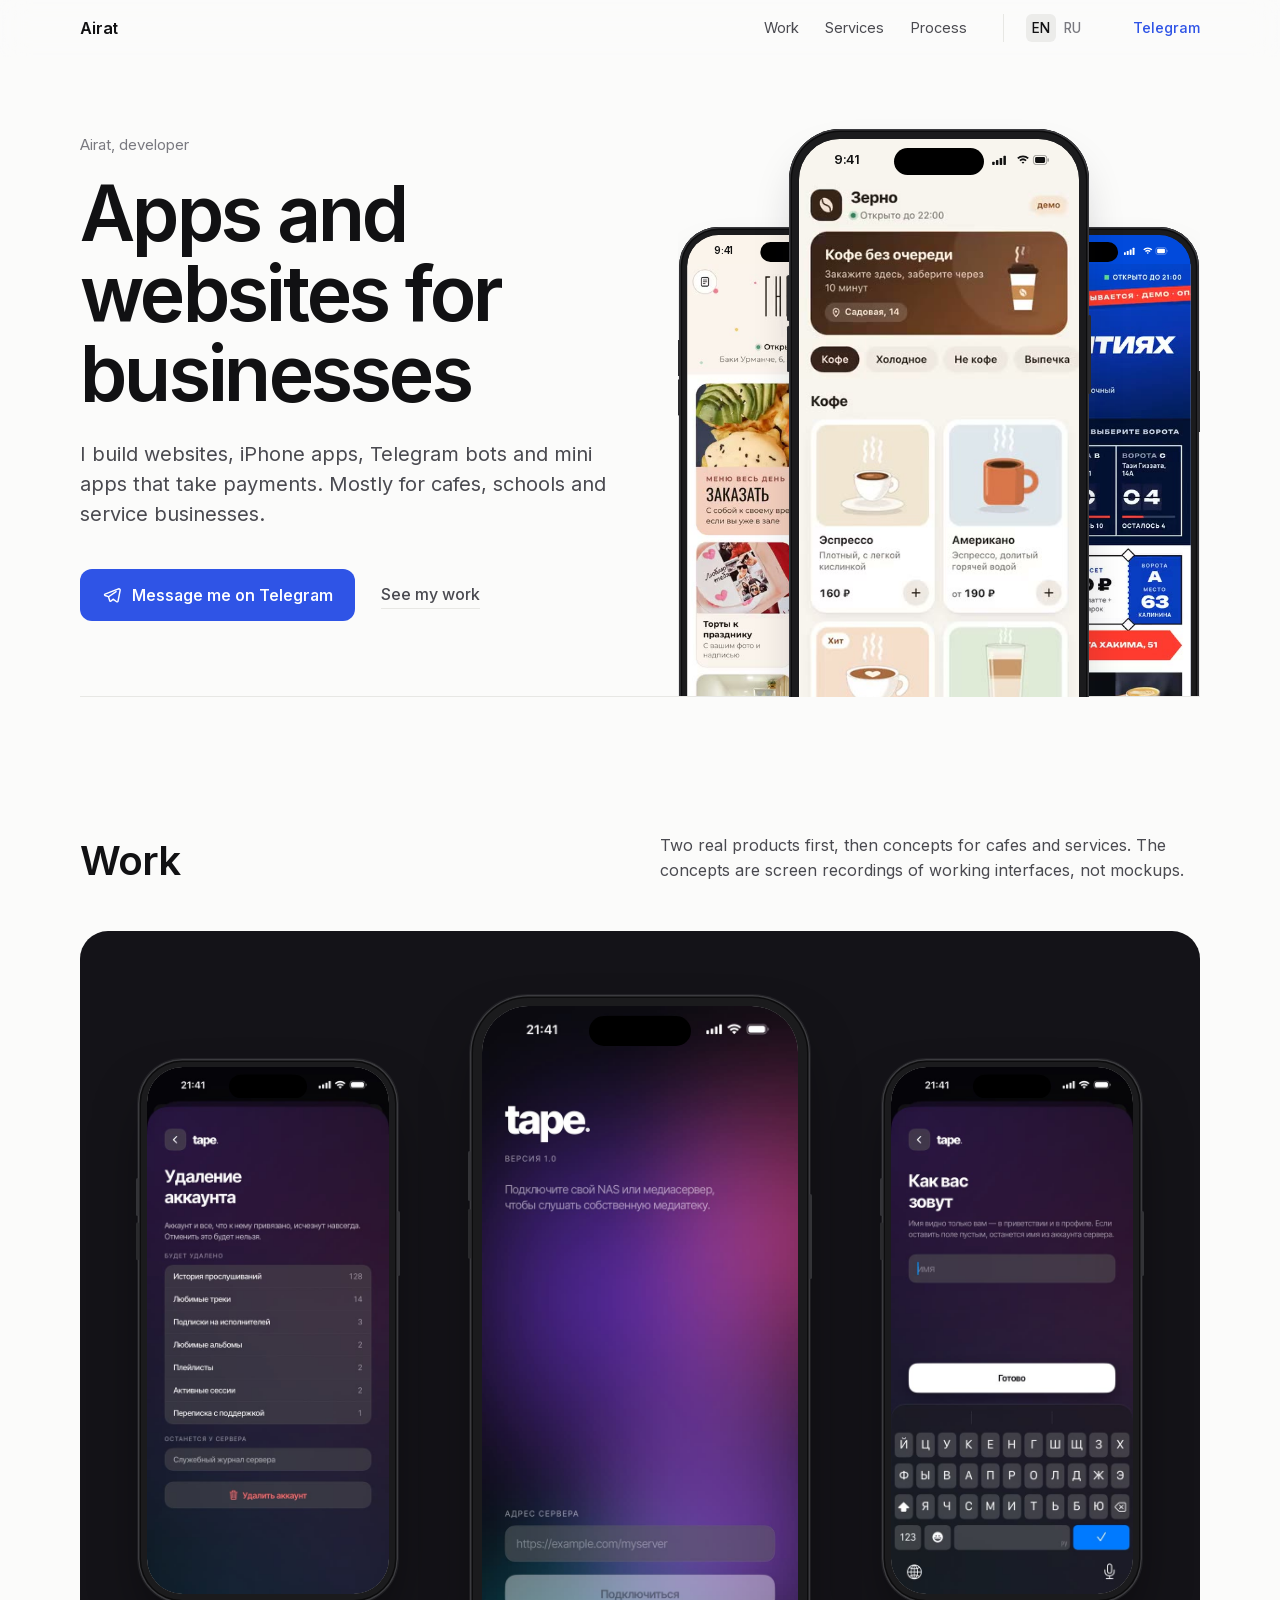
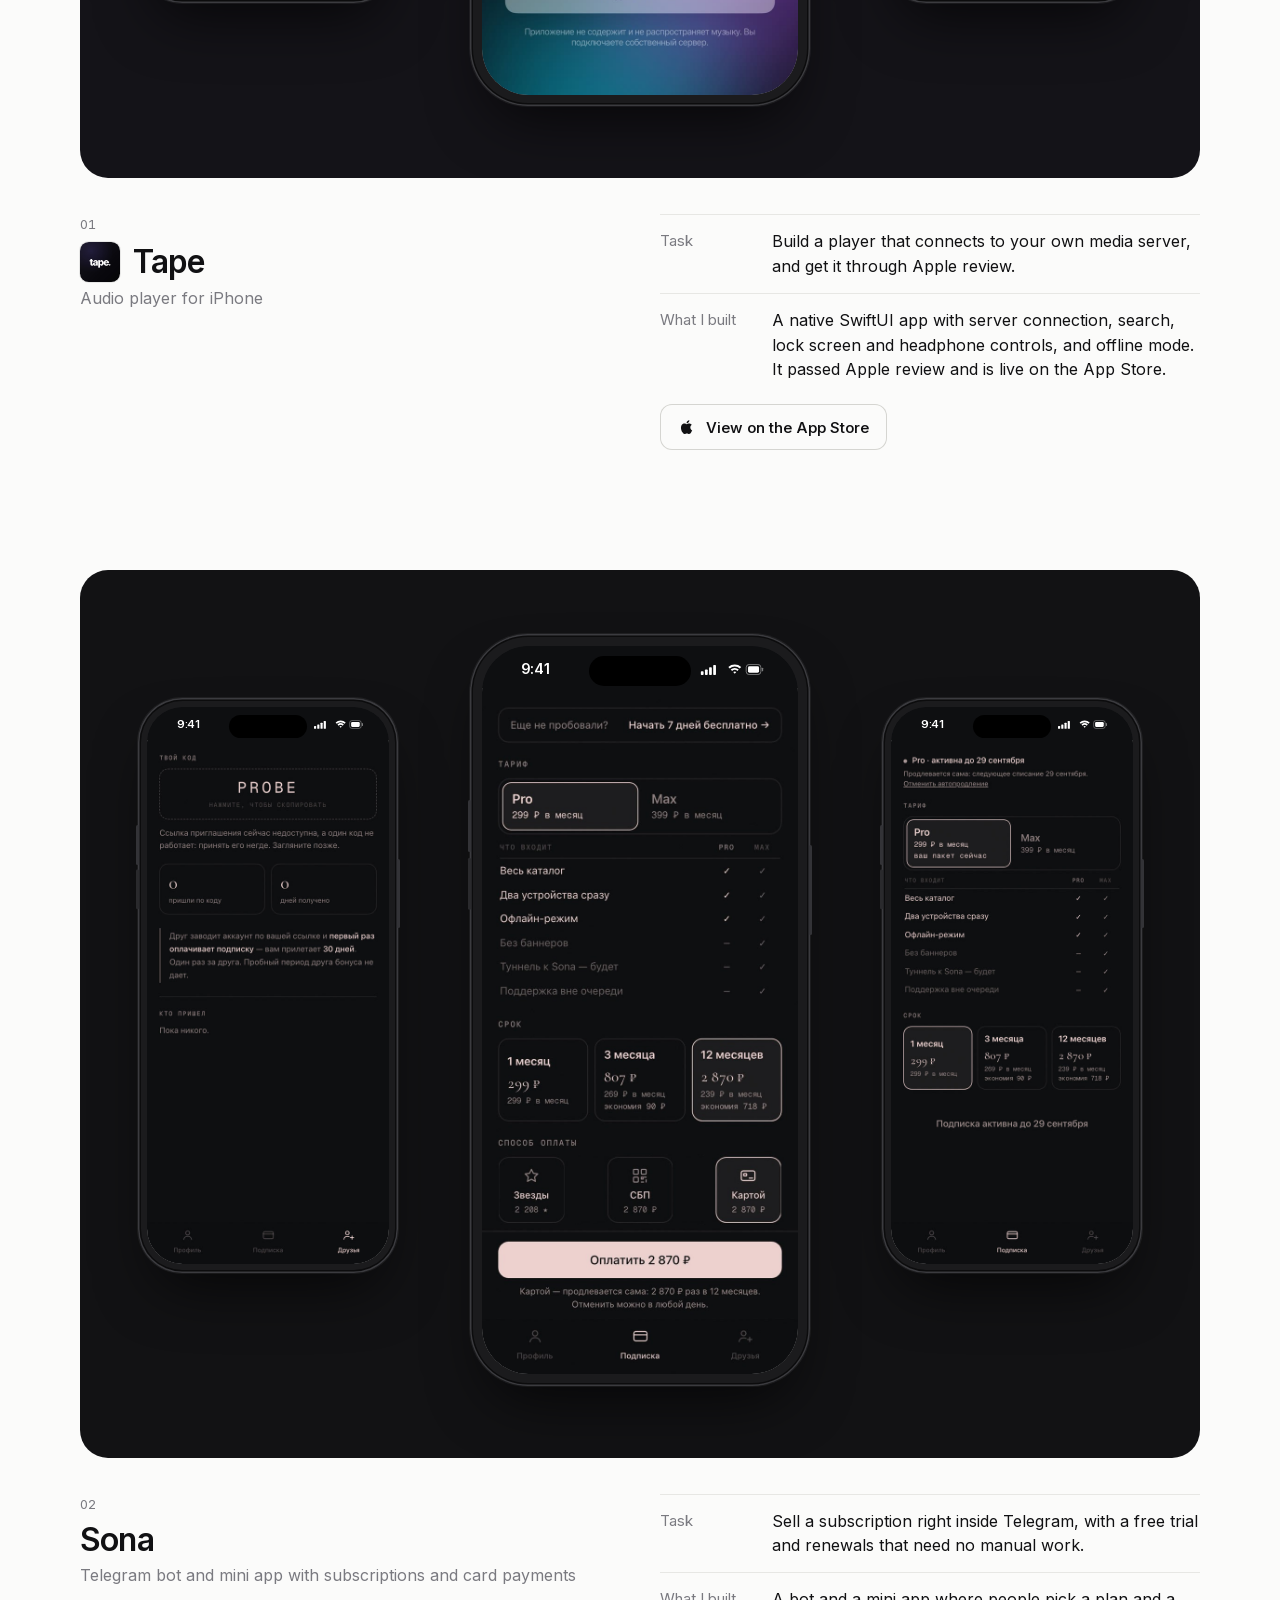
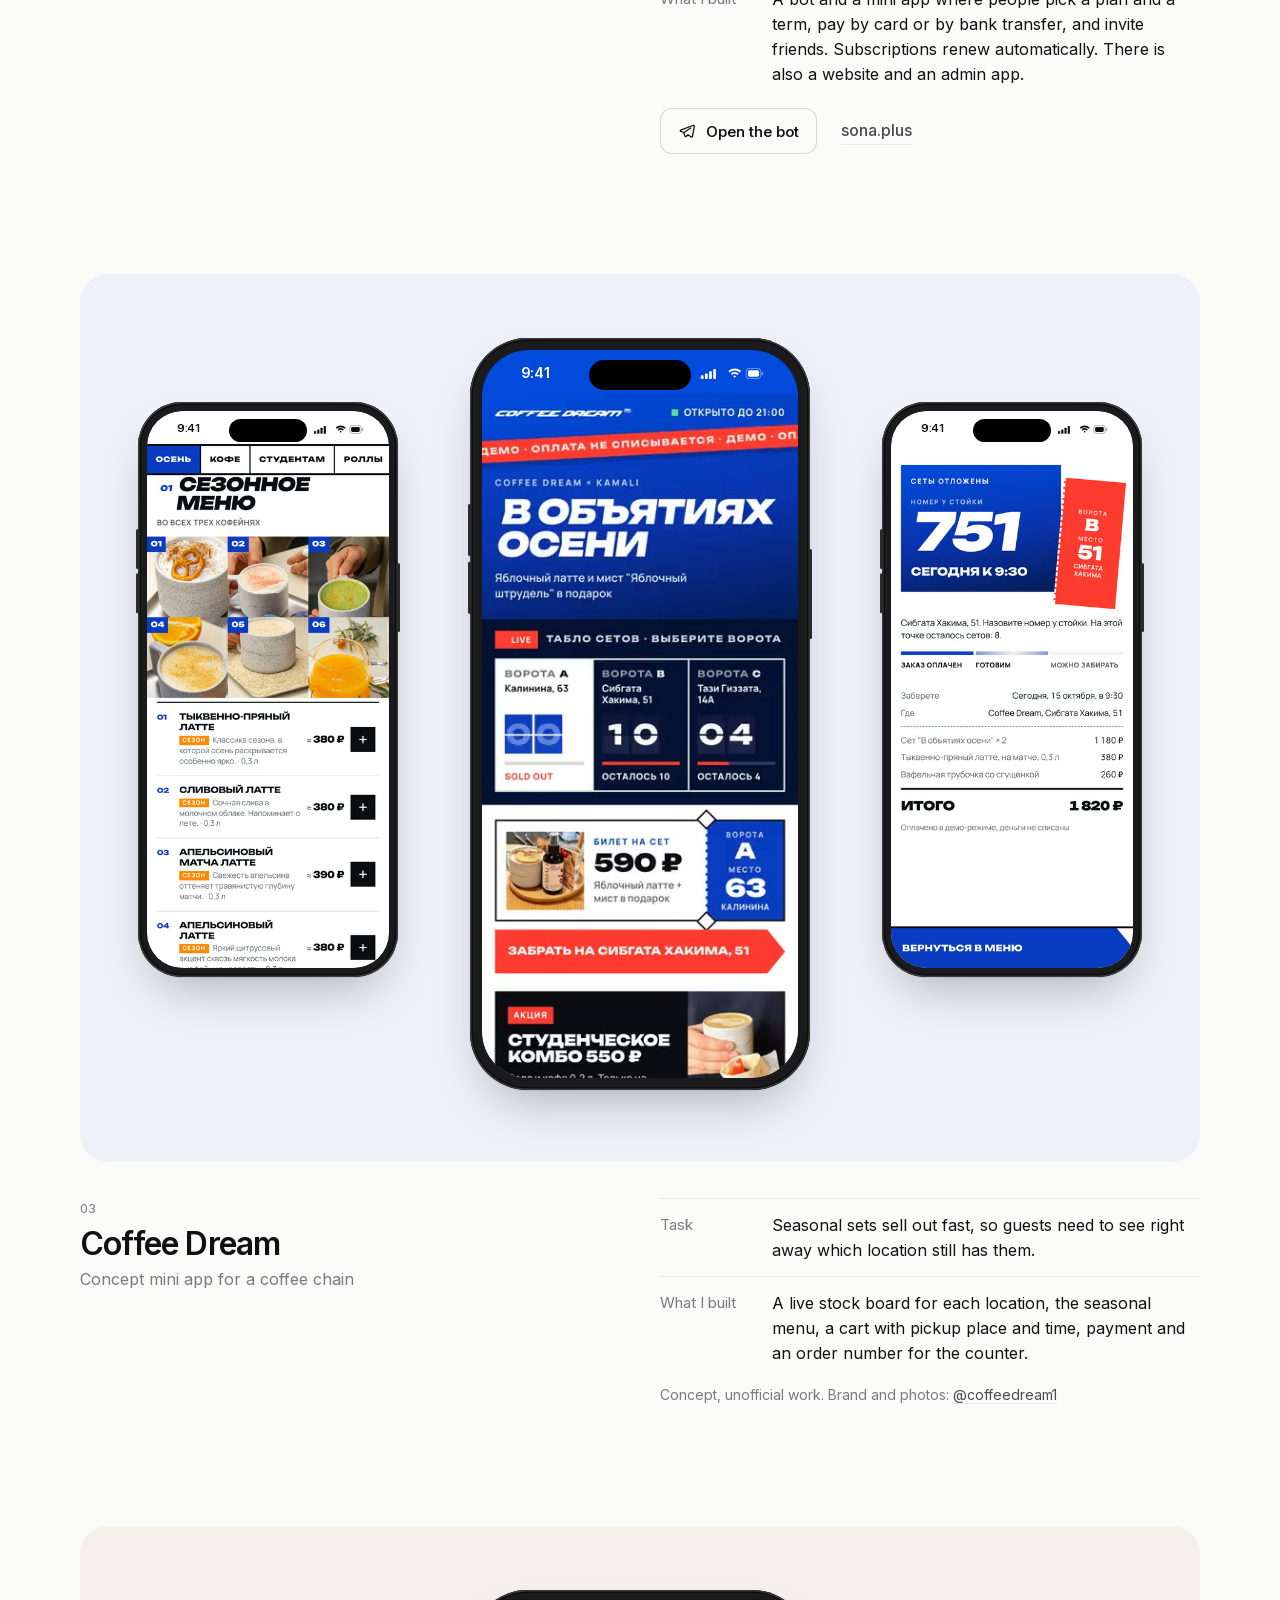
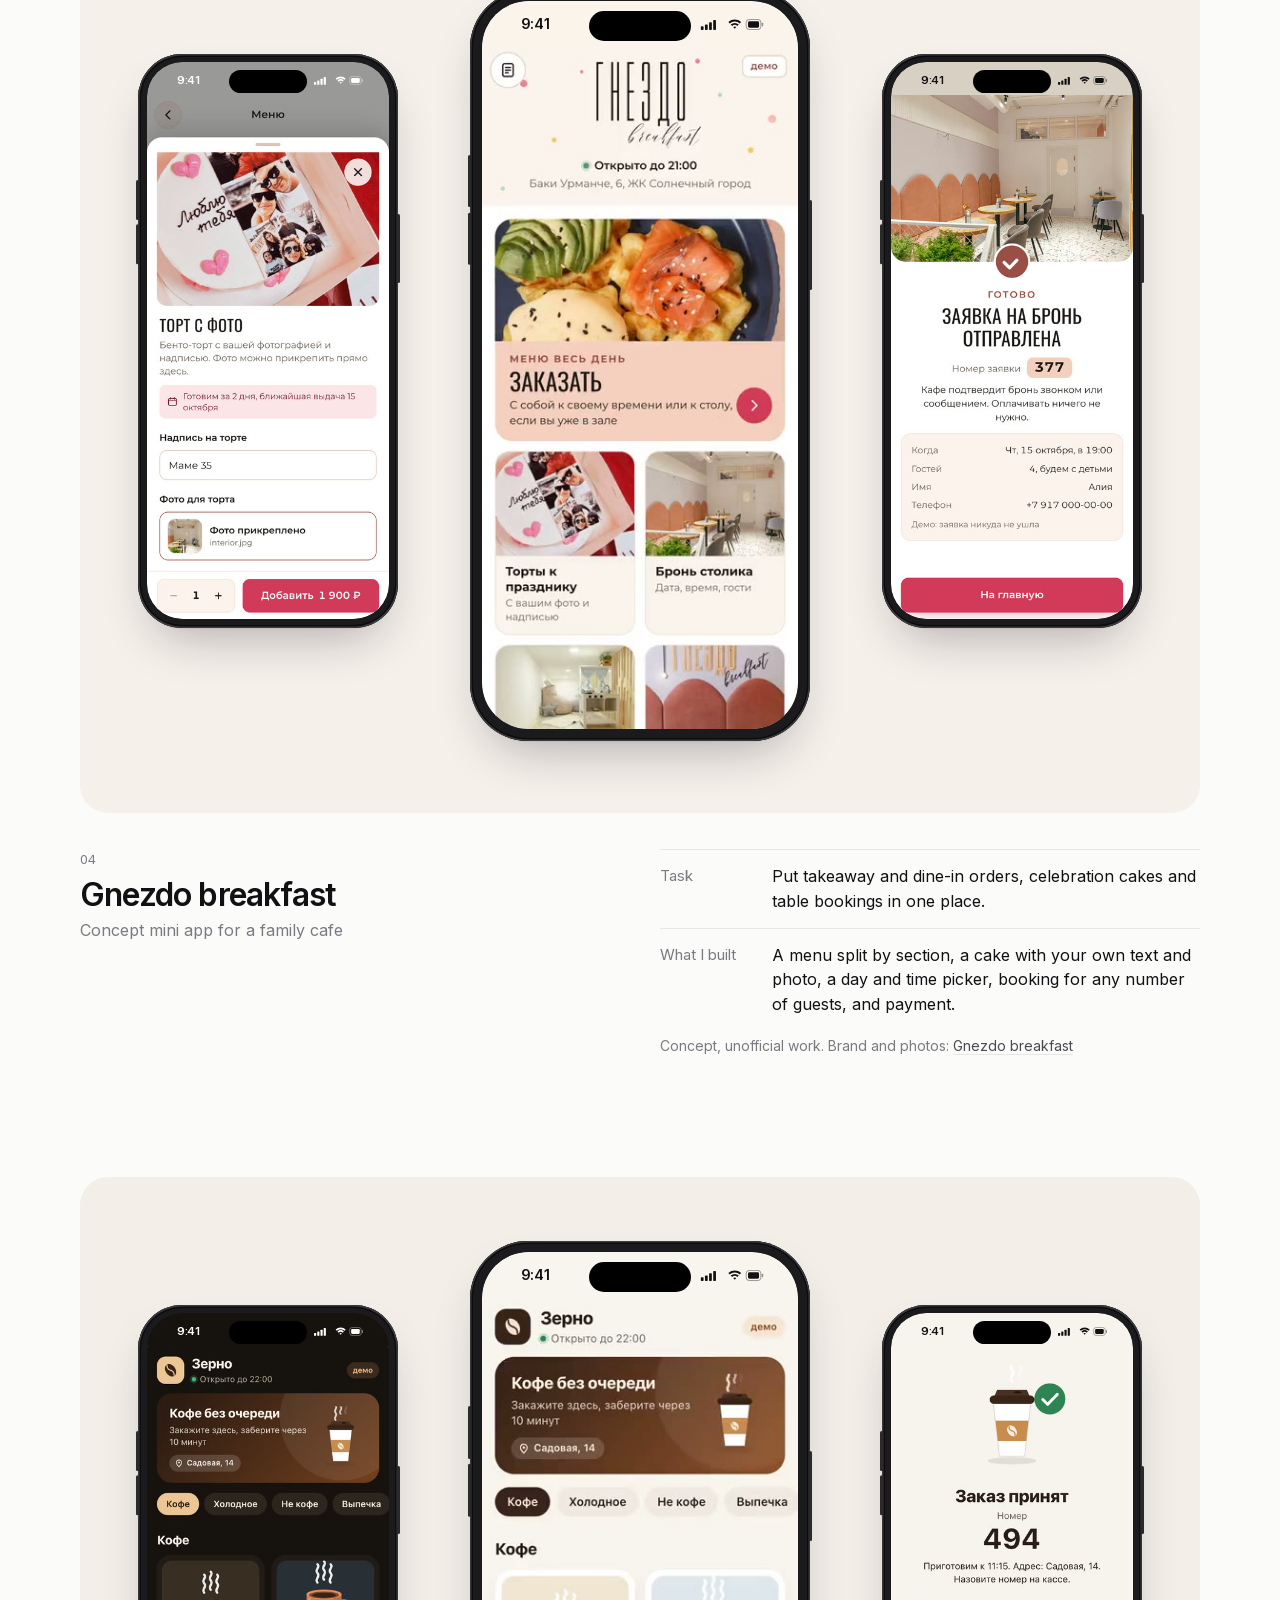
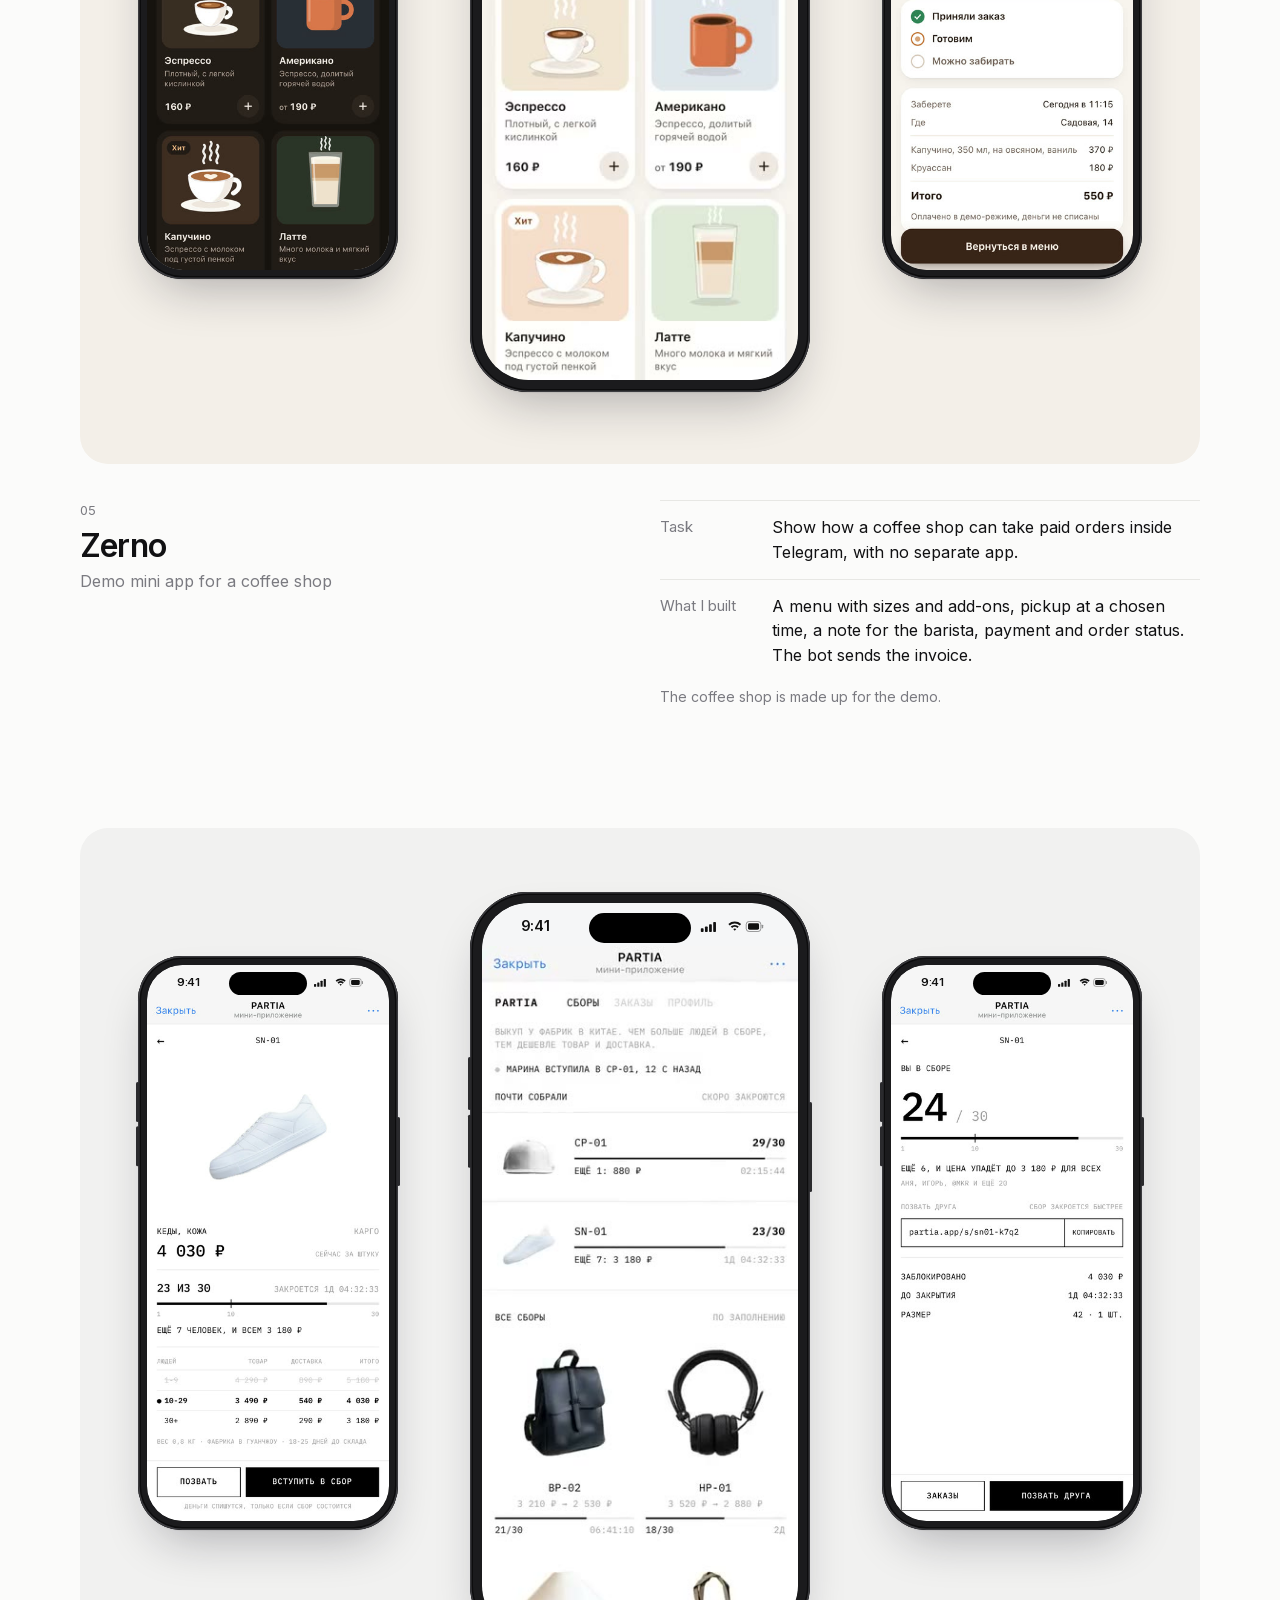
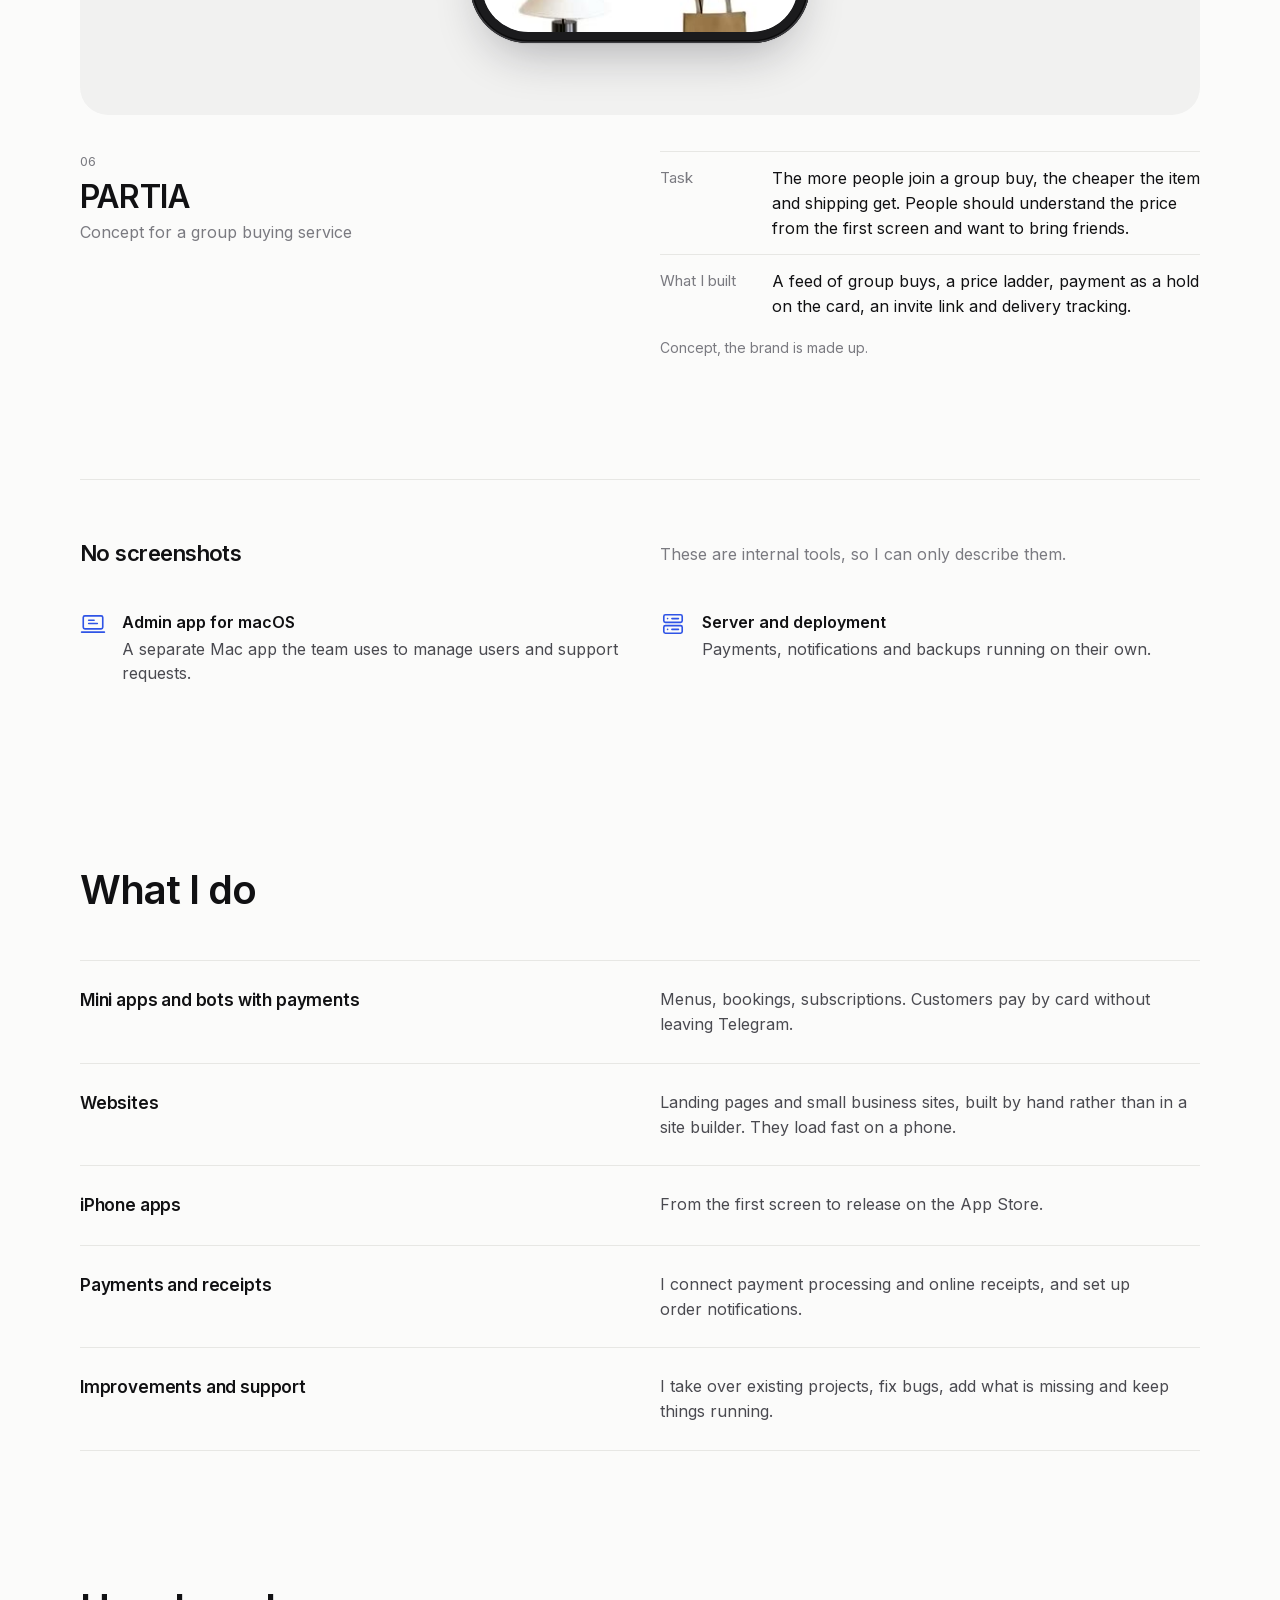
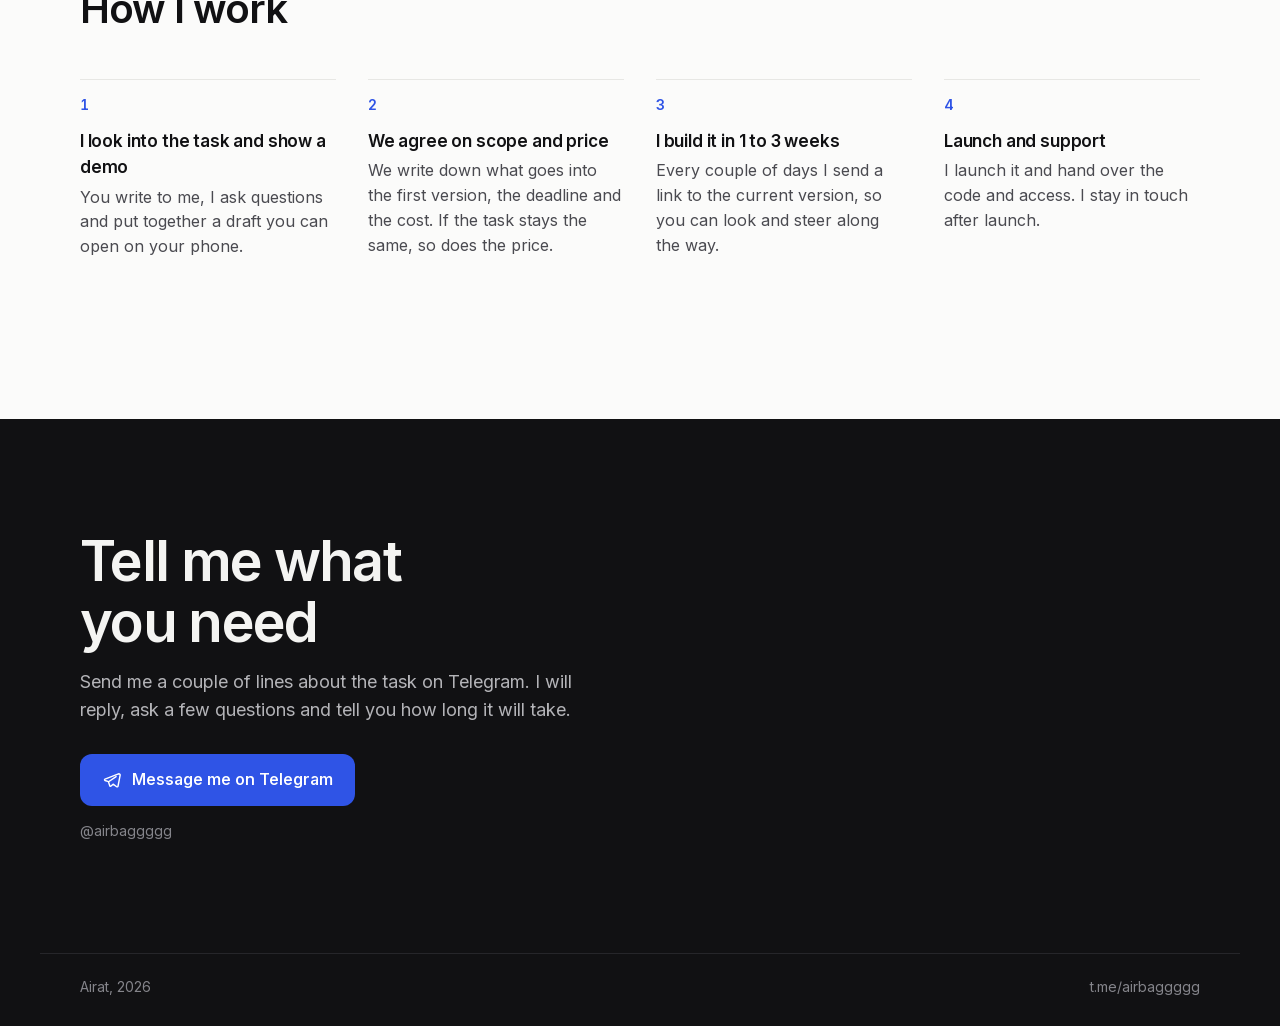
==== commit 5bf079b9: "PARTIA: убран дубль постера" ====
--- a/index.html
+++ b/index.html
@@ -336,9 +336,6 @@
           </dl>
           <p class="credit">Concept, the brand is made up.</p>
         </div>
-        <figure class="wide reveal">
-          <img src="assets/img/partia-wide-900.jpg" srcset="assets/img/partia-wide-900.jpg 900w, assets/img/partia-wide-1600.jpg 1600w" sizes="(min-width: 1200px) 1120px, 100vw" alt="Five PARTIA screens: group buys, price ladder, card hold, joined group, orders" loading="lazy" decoding="async" width="1600" height="1000">
-        </figure>
       </article>
 
       <div class="private reveal">
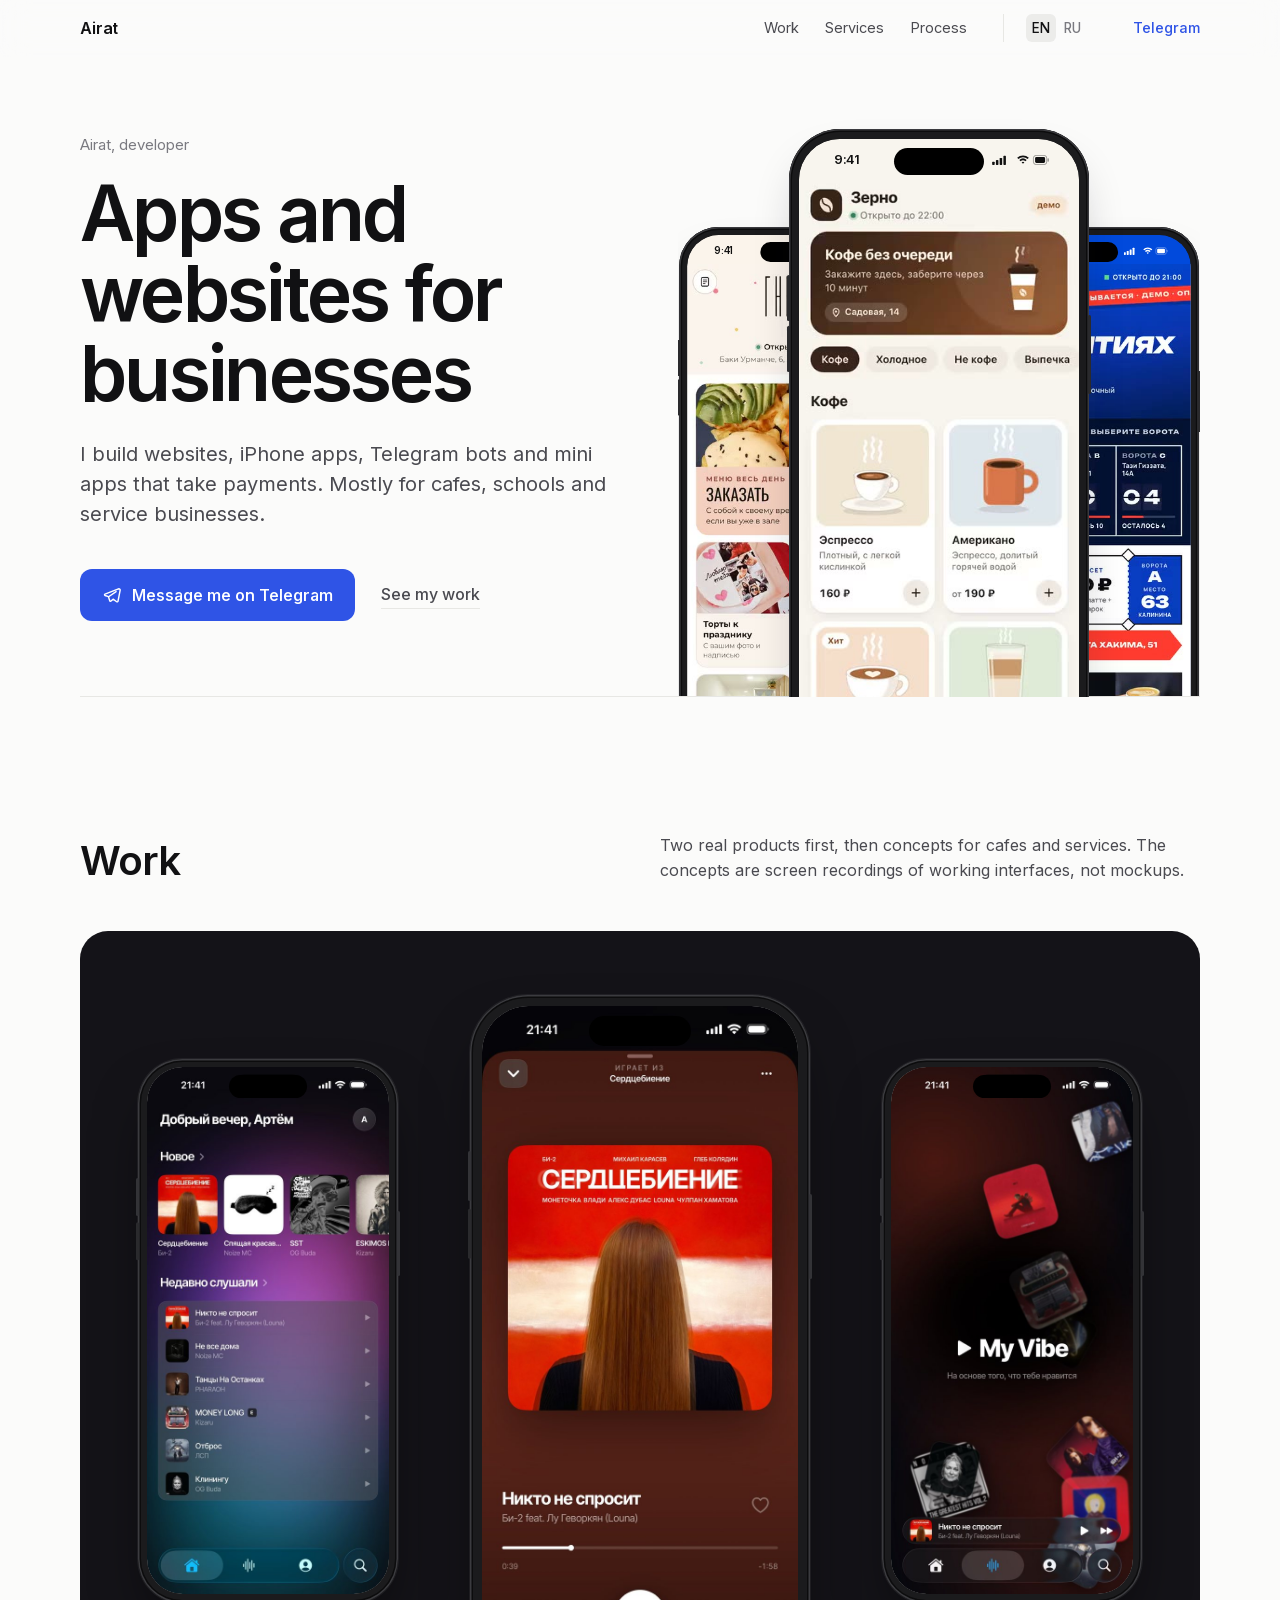
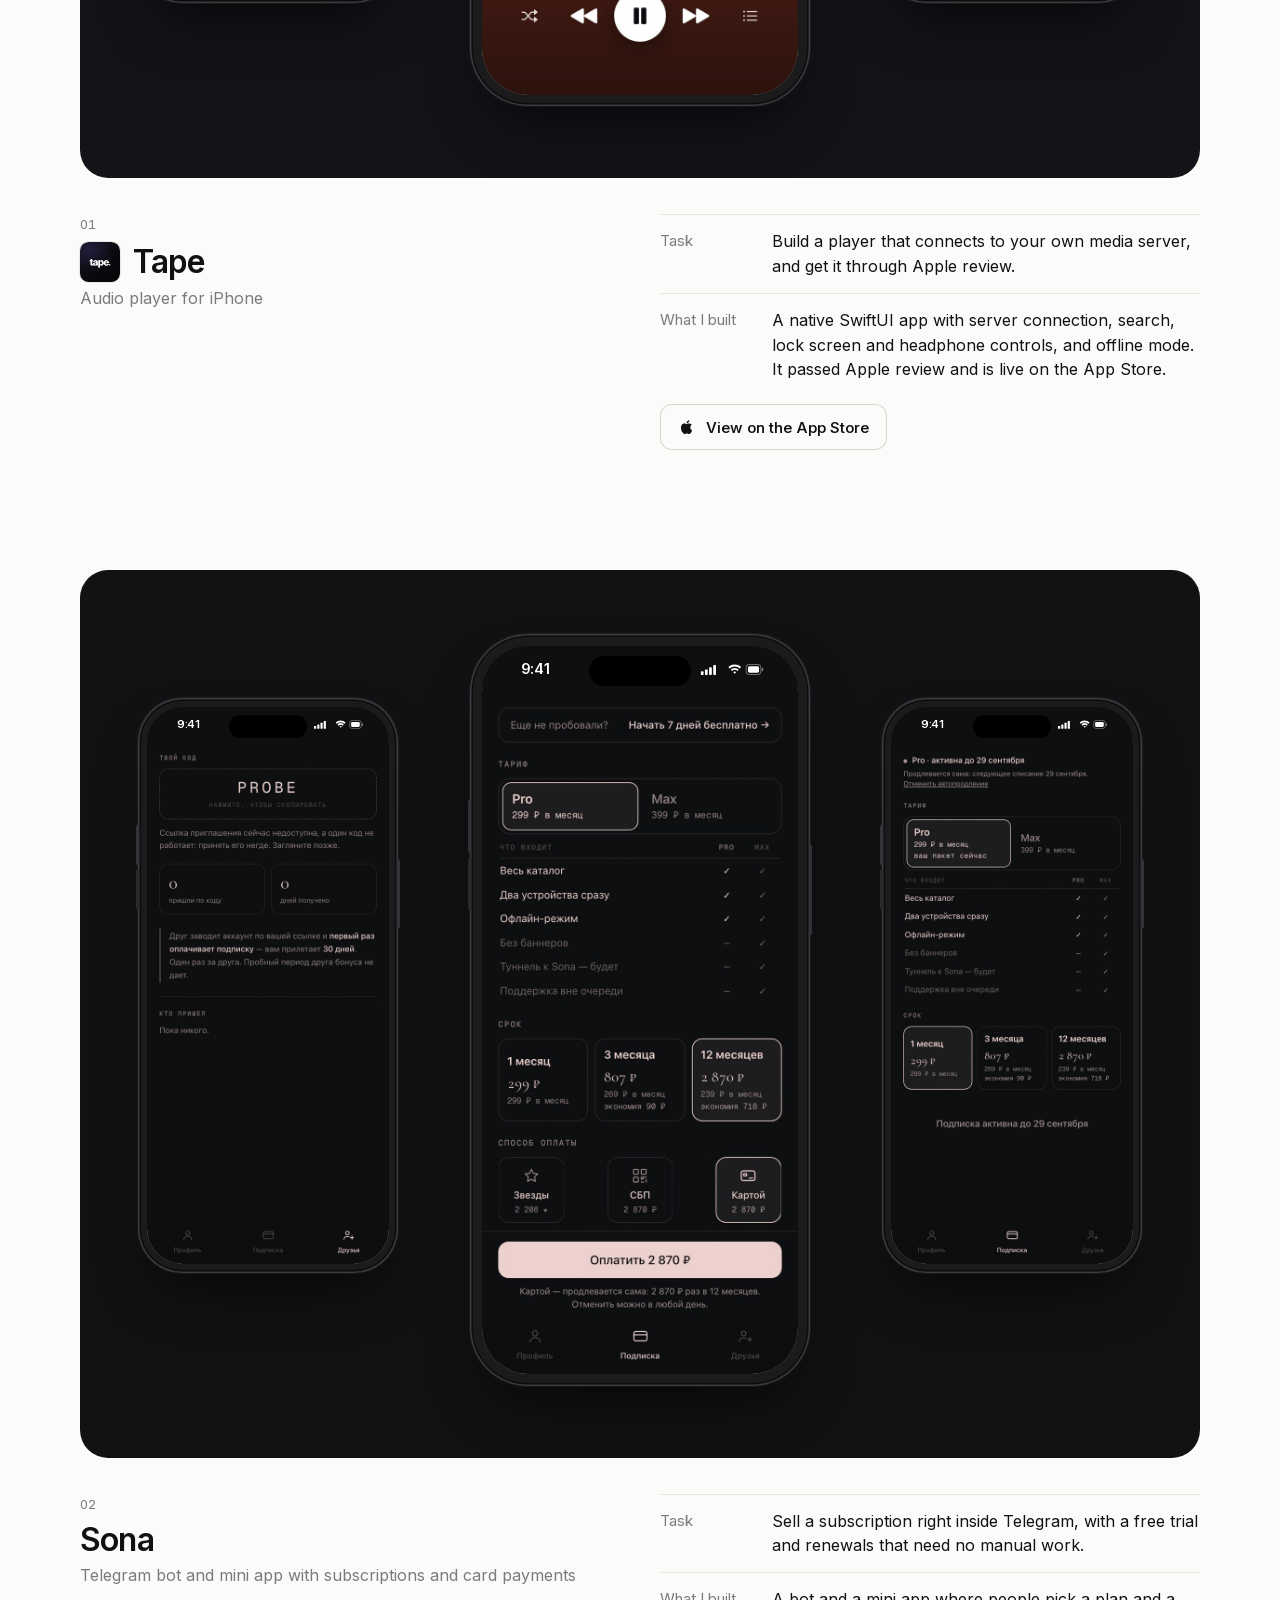
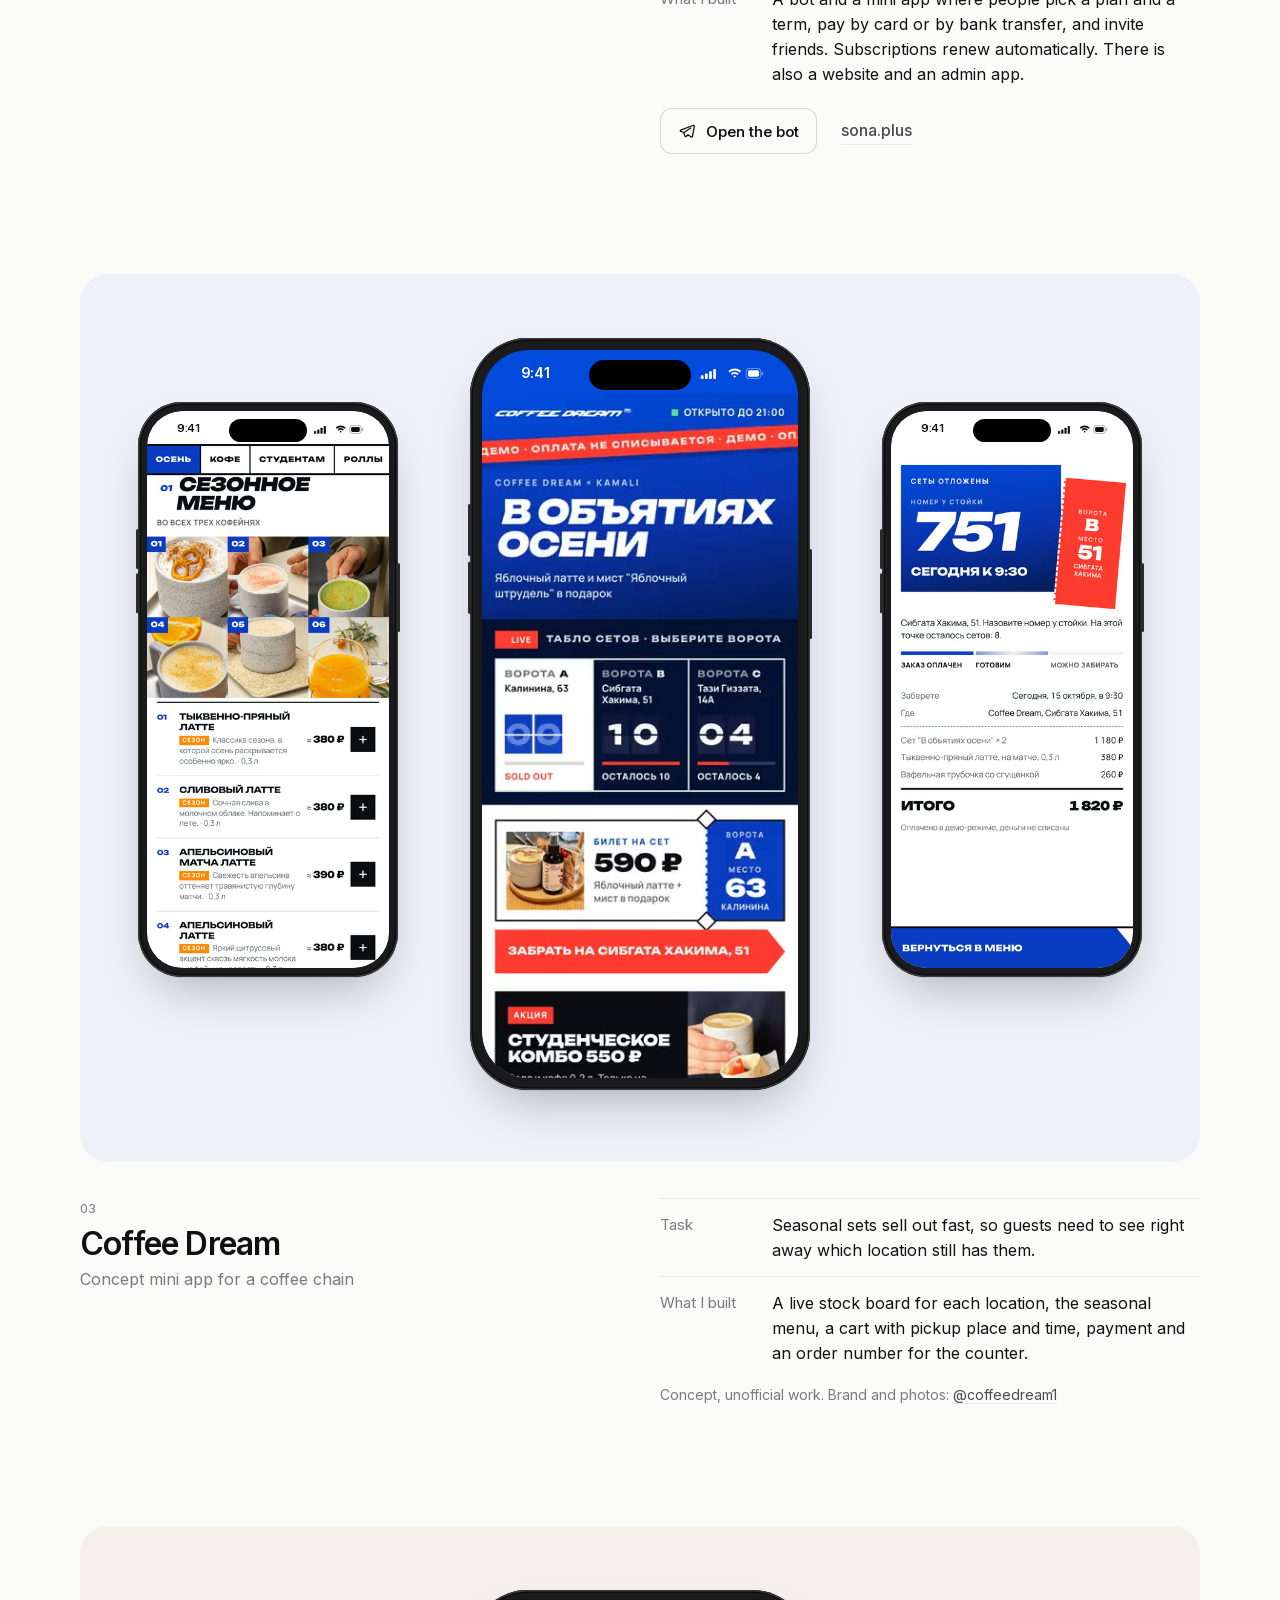
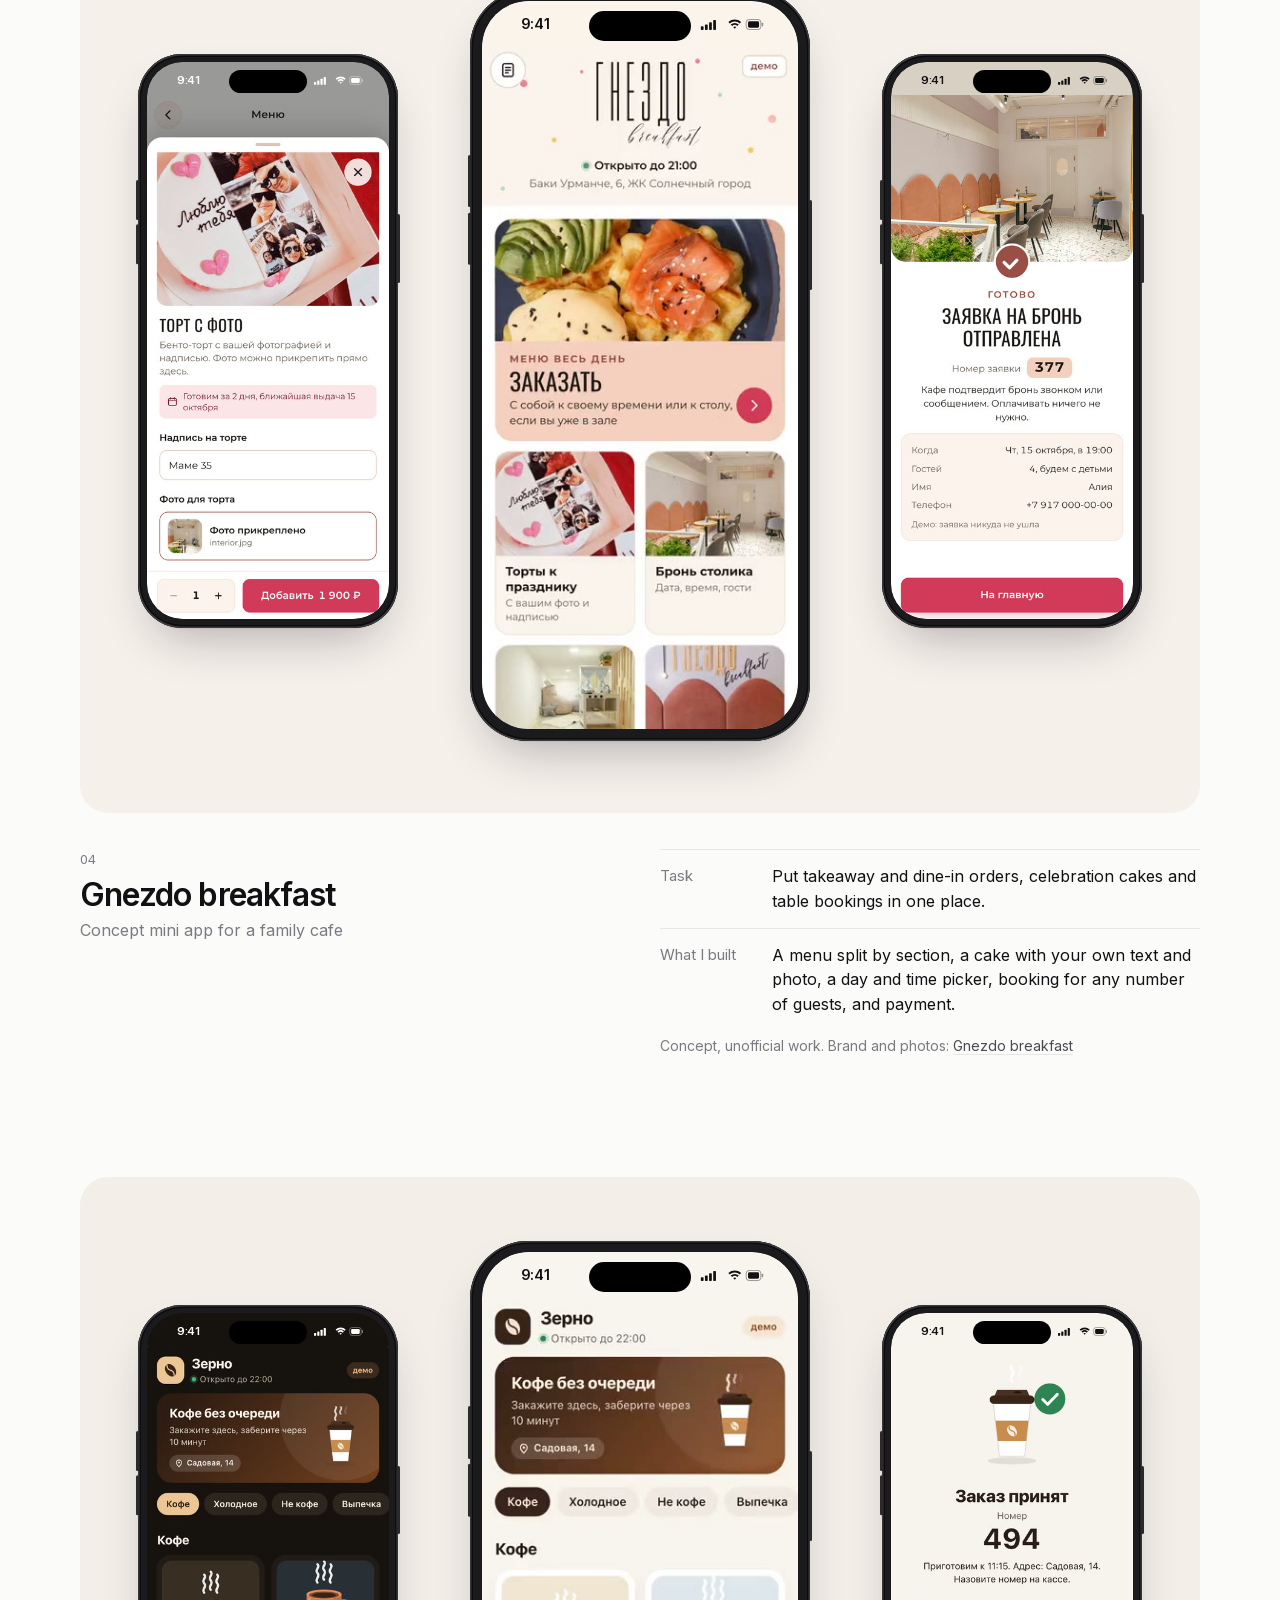
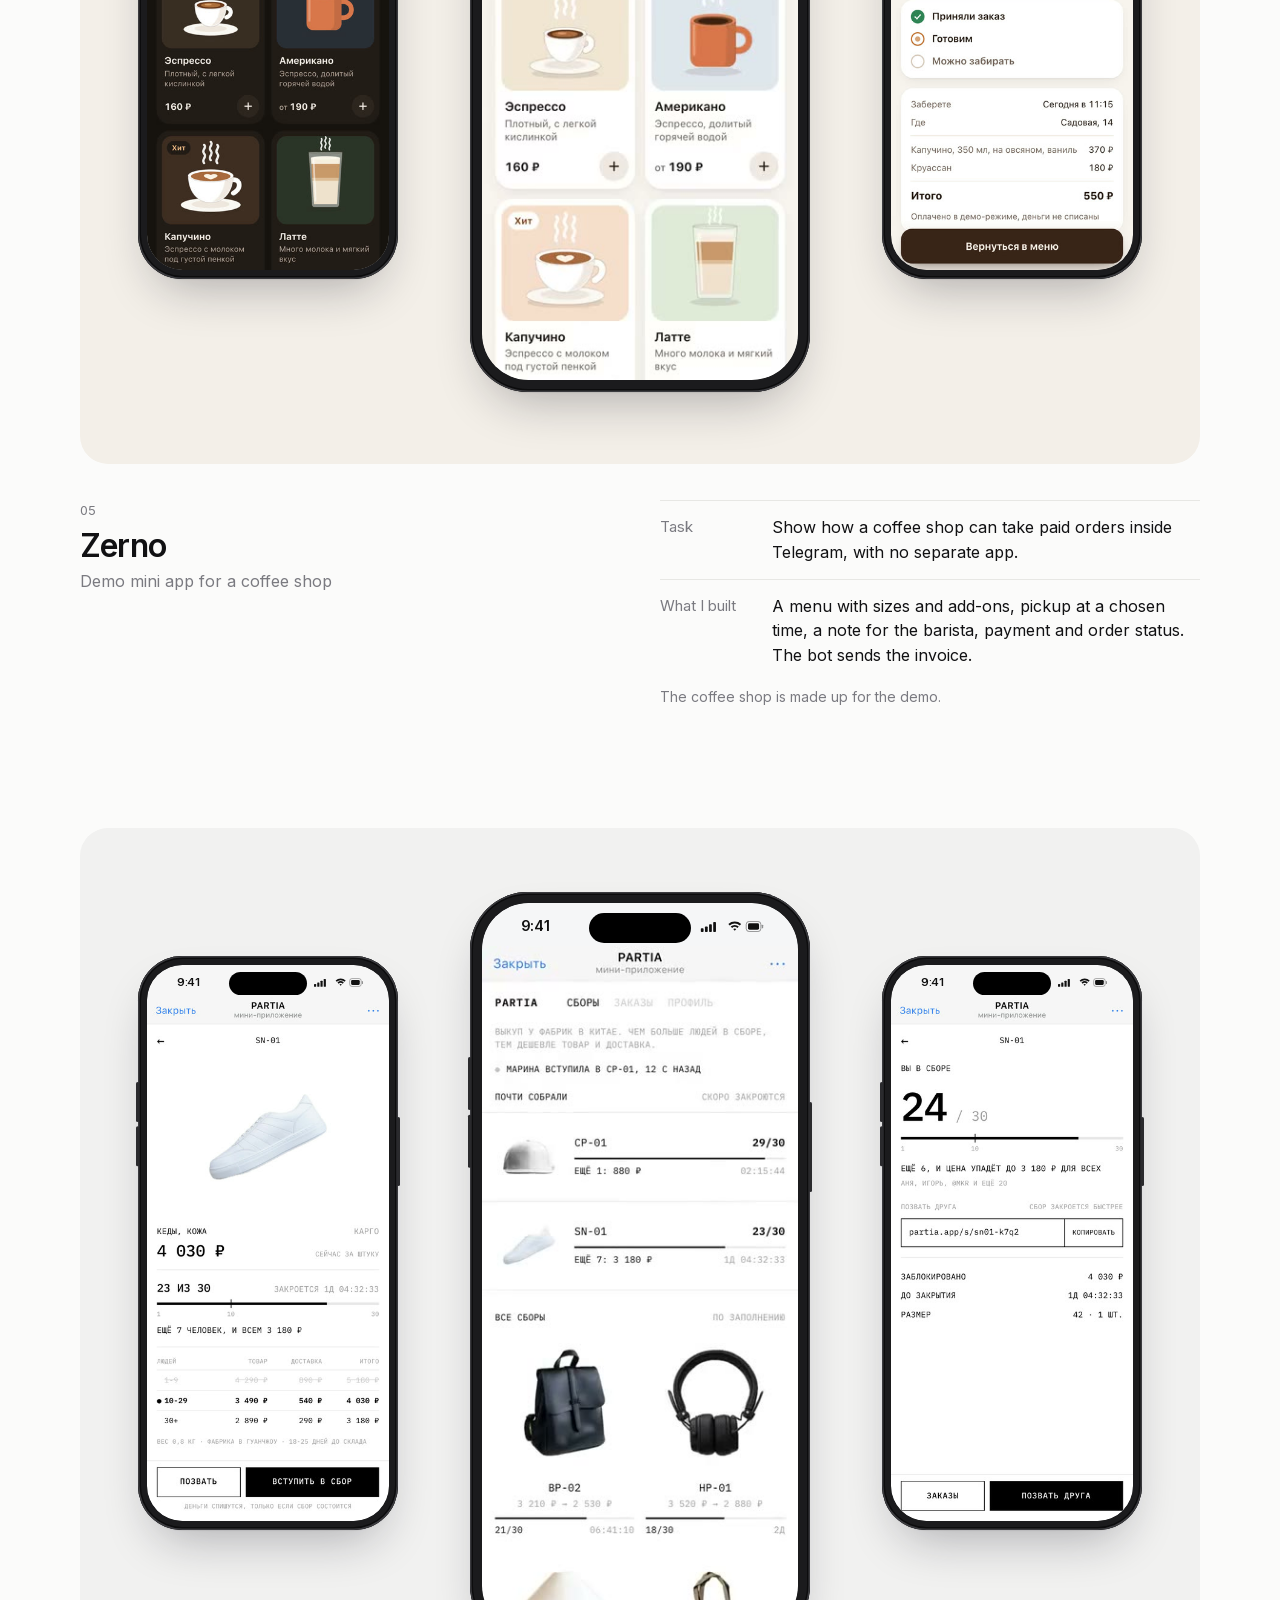
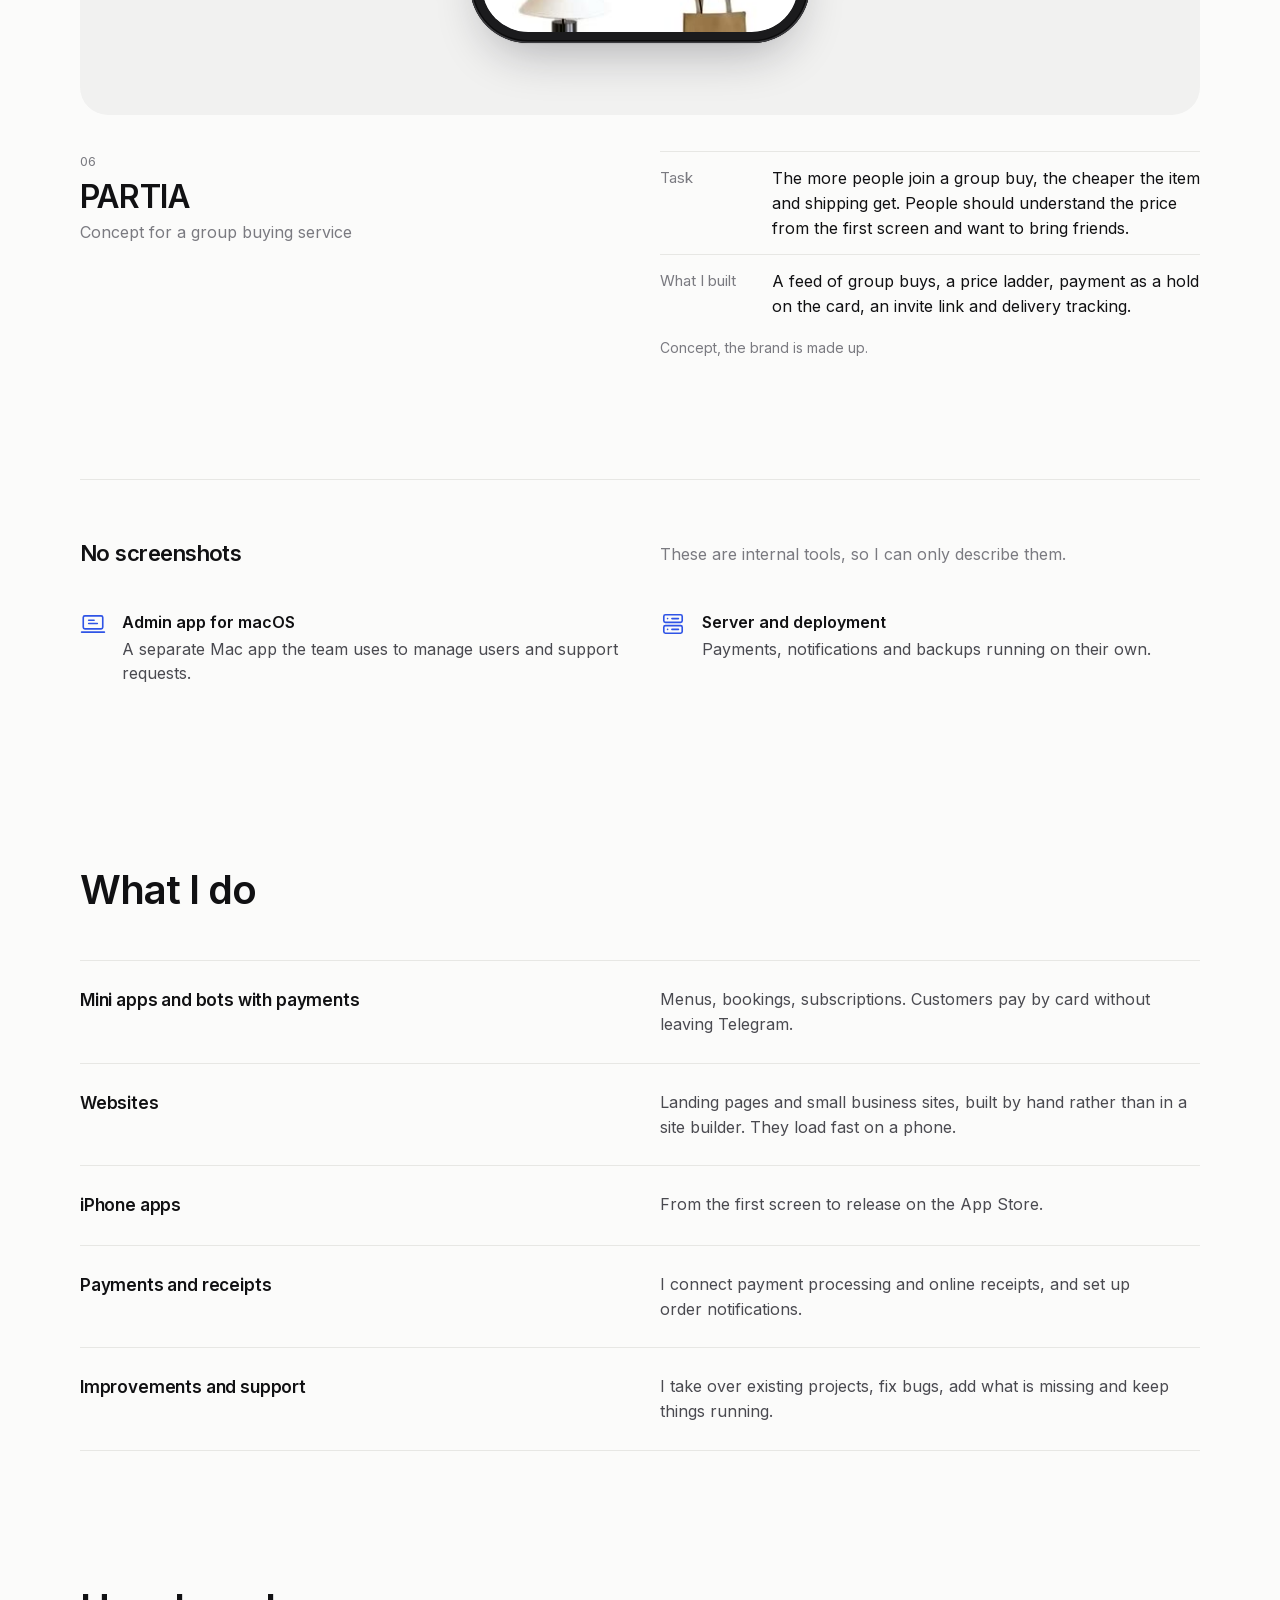
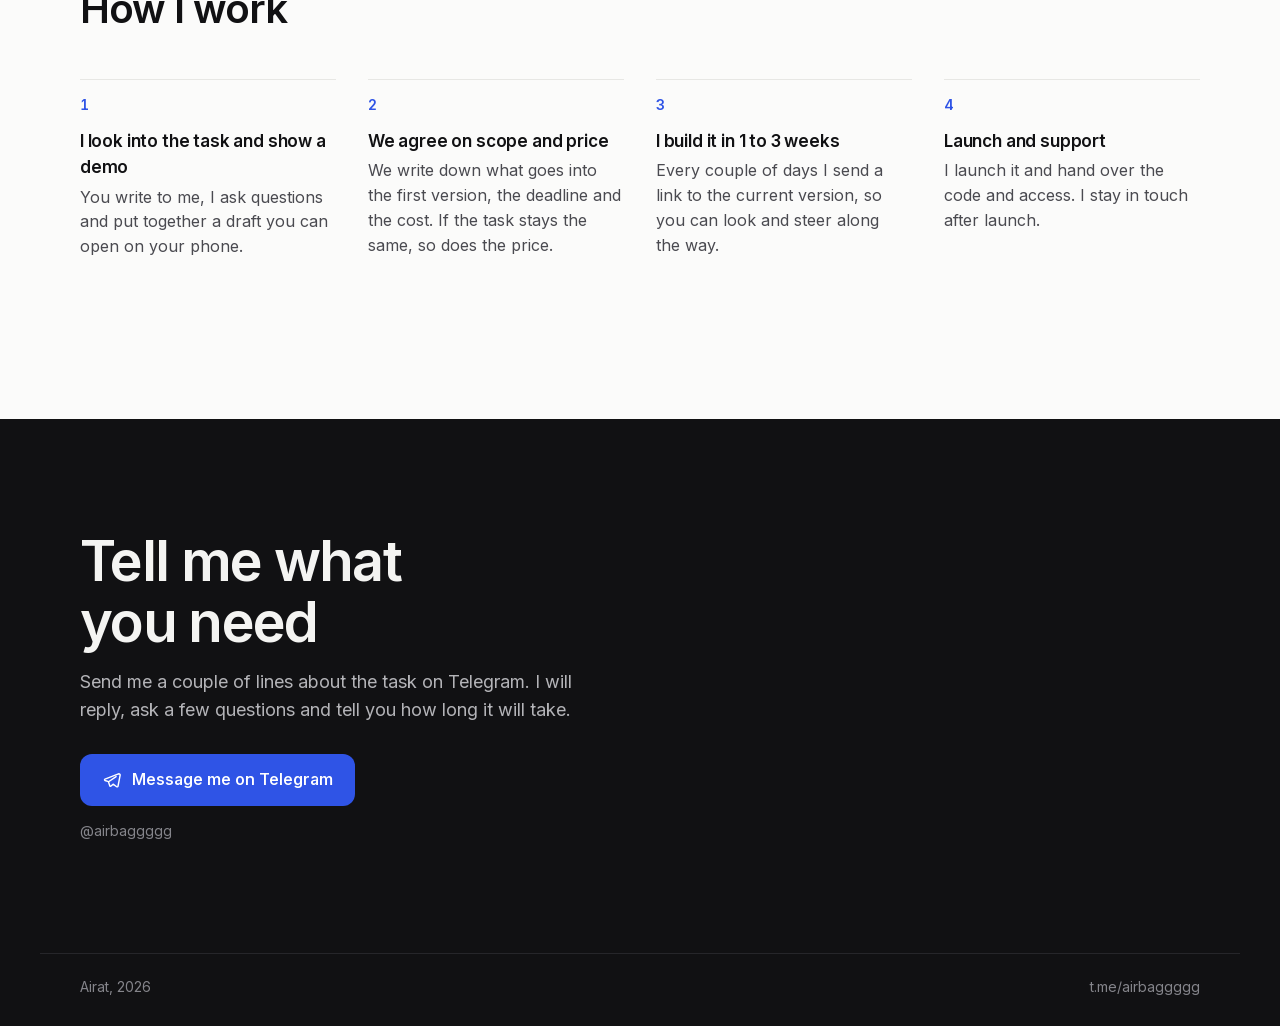
==== commit b00a0743: "Tape: экраны с обложками" ====
--- a/index.html
+++ b/index.html
@@ -91,21 +91,21 @@
           <div class="device side side-l full" style="--sb:#050409;--sbt:#fff">
             <div class="screen">
               <div class="view">
-                <img src="assets/img/tape-account.jpg" alt="Delete account screen" loading="lazy" decoding="async" width="520" height="1130">
+                <img src="assets/img/tape-account.jpg" alt="Home screen: new releases and recently played" loading="lazy" decoding="async" width="520" height="1130">
               </div>
             </div>
           </div>
           <div class="device main full" style="--sb:#0b0a10;--sbt:#fff">
             <div class="screen">
               <div class="view">
-                <img src="assets/img/tape-connect.jpg" alt="First screen: connecting to your own server" loading="lazy" decoding="async" width="680" height="1478">
+                <img src="assets/img/tape-connect.jpg" alt="Player screen" loading="lazy" decoding="async" width="680" height="1478">
               </div>
             </div>
           </div>
           <div class="device side side-r full" style="--sb:#050409;--sbt:#fff">
             <div class="screen">
               <div class="view">
-                <img src="assets/img/tape-name.jpg" alt="Name entry screen" loading="lazy" decoding="async" width="520" height="1130">
+                <img src="assets/img/tape-name.jpg" alt="My Vibe: picks based on your taste" loading="lazy" decoding="async" width="520" height="1130">
               </div>
             </div>
           </div>
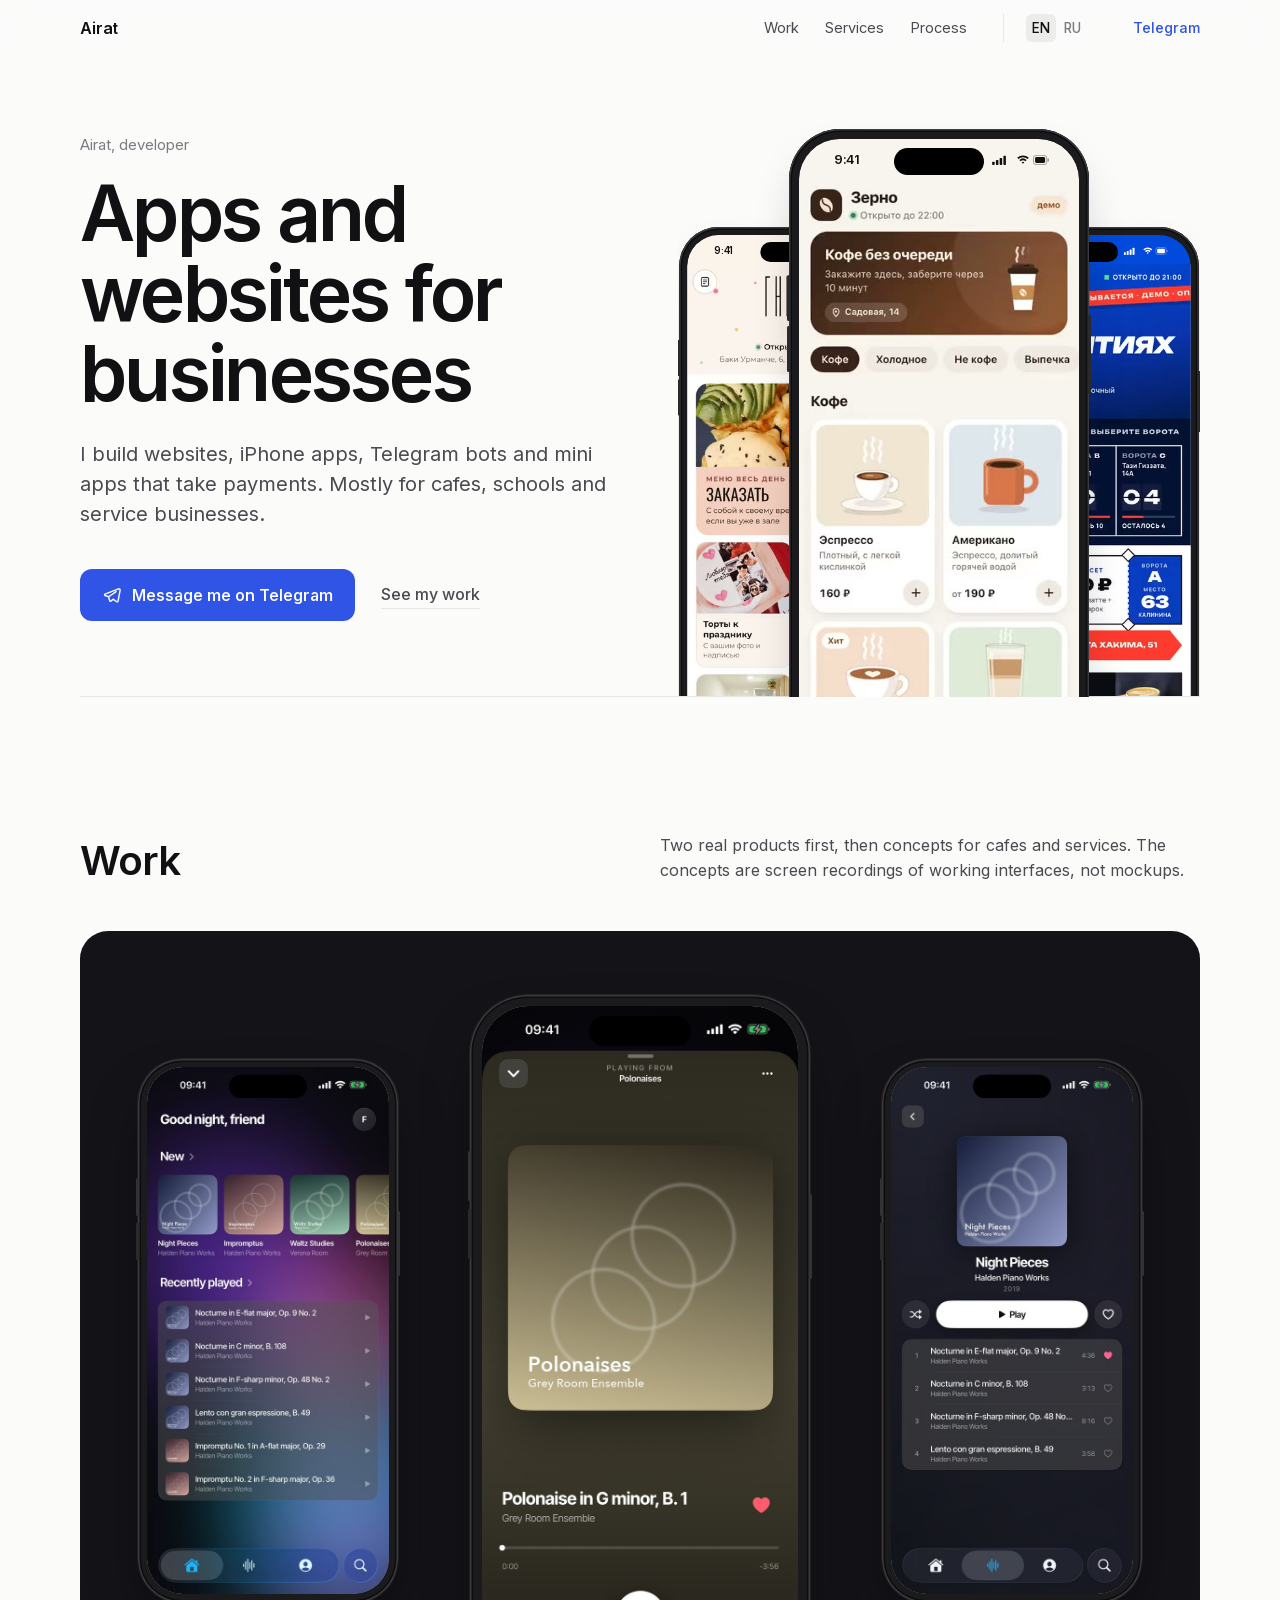
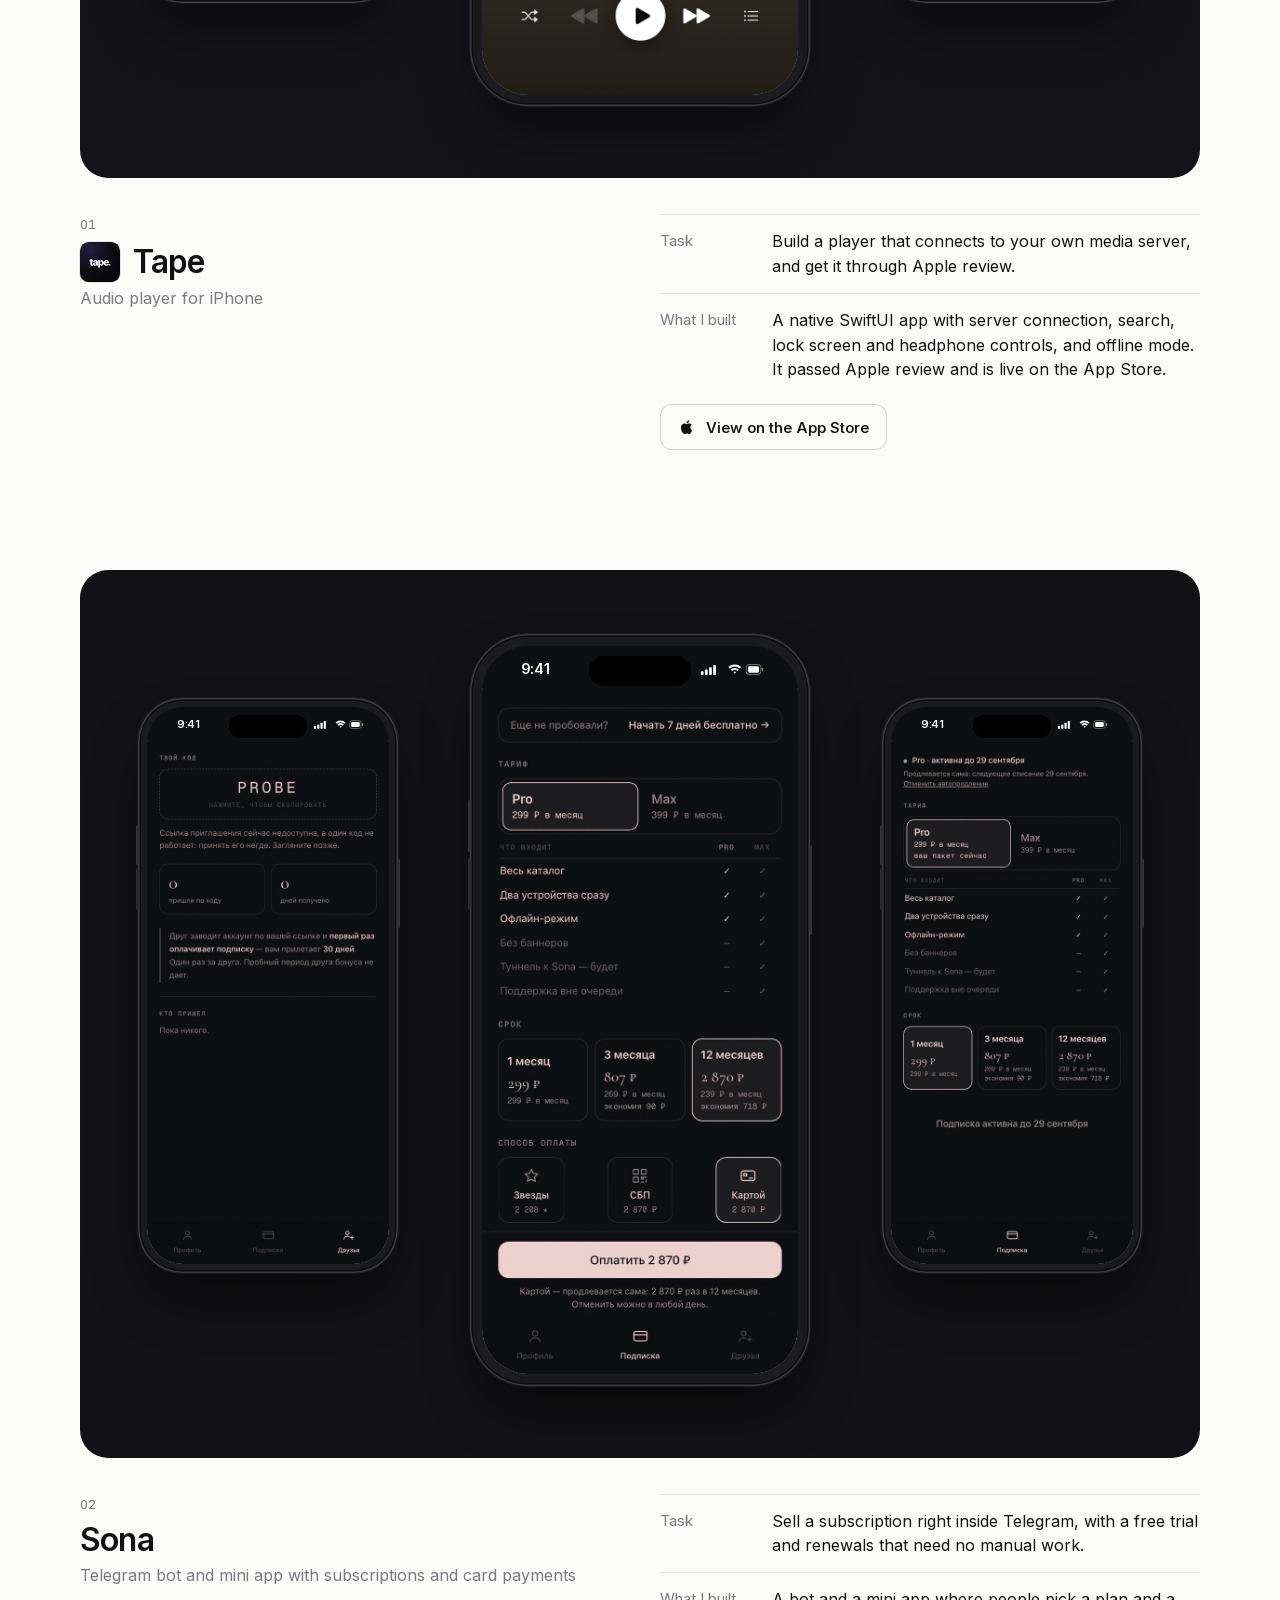
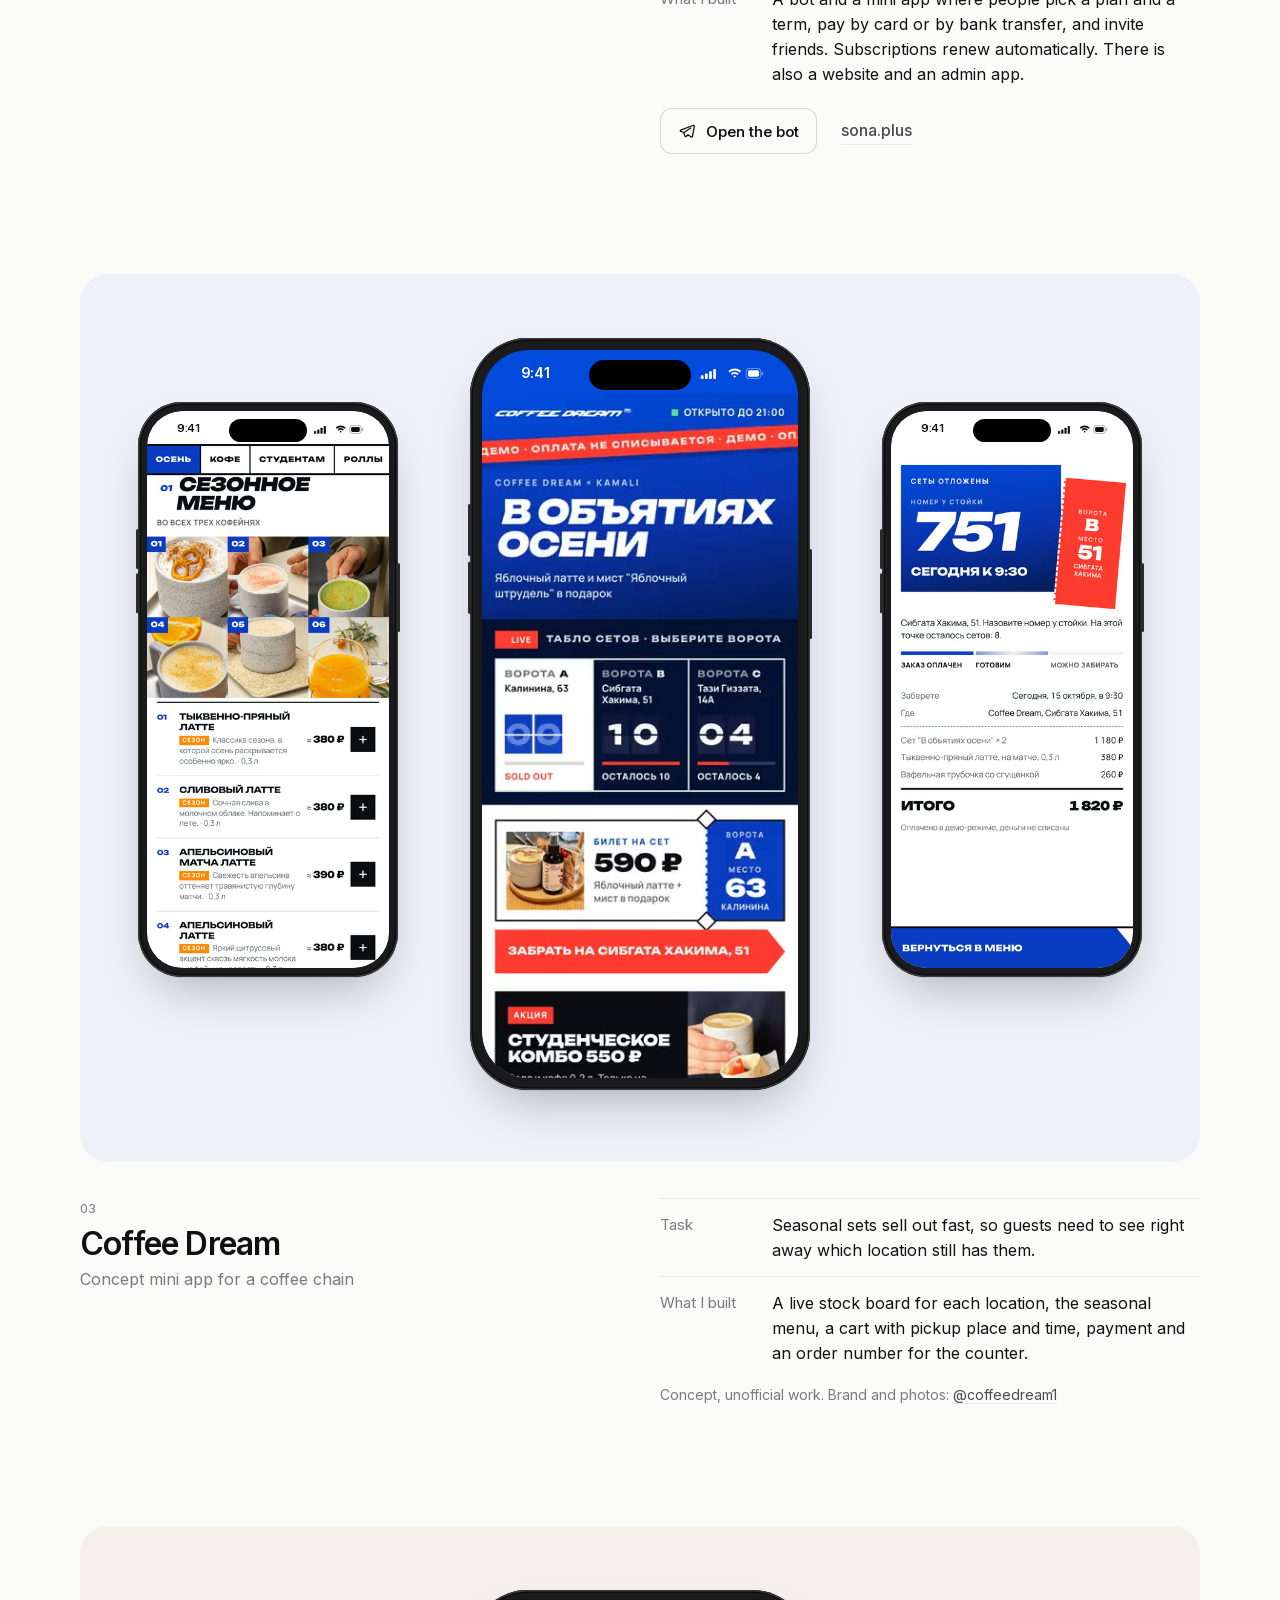
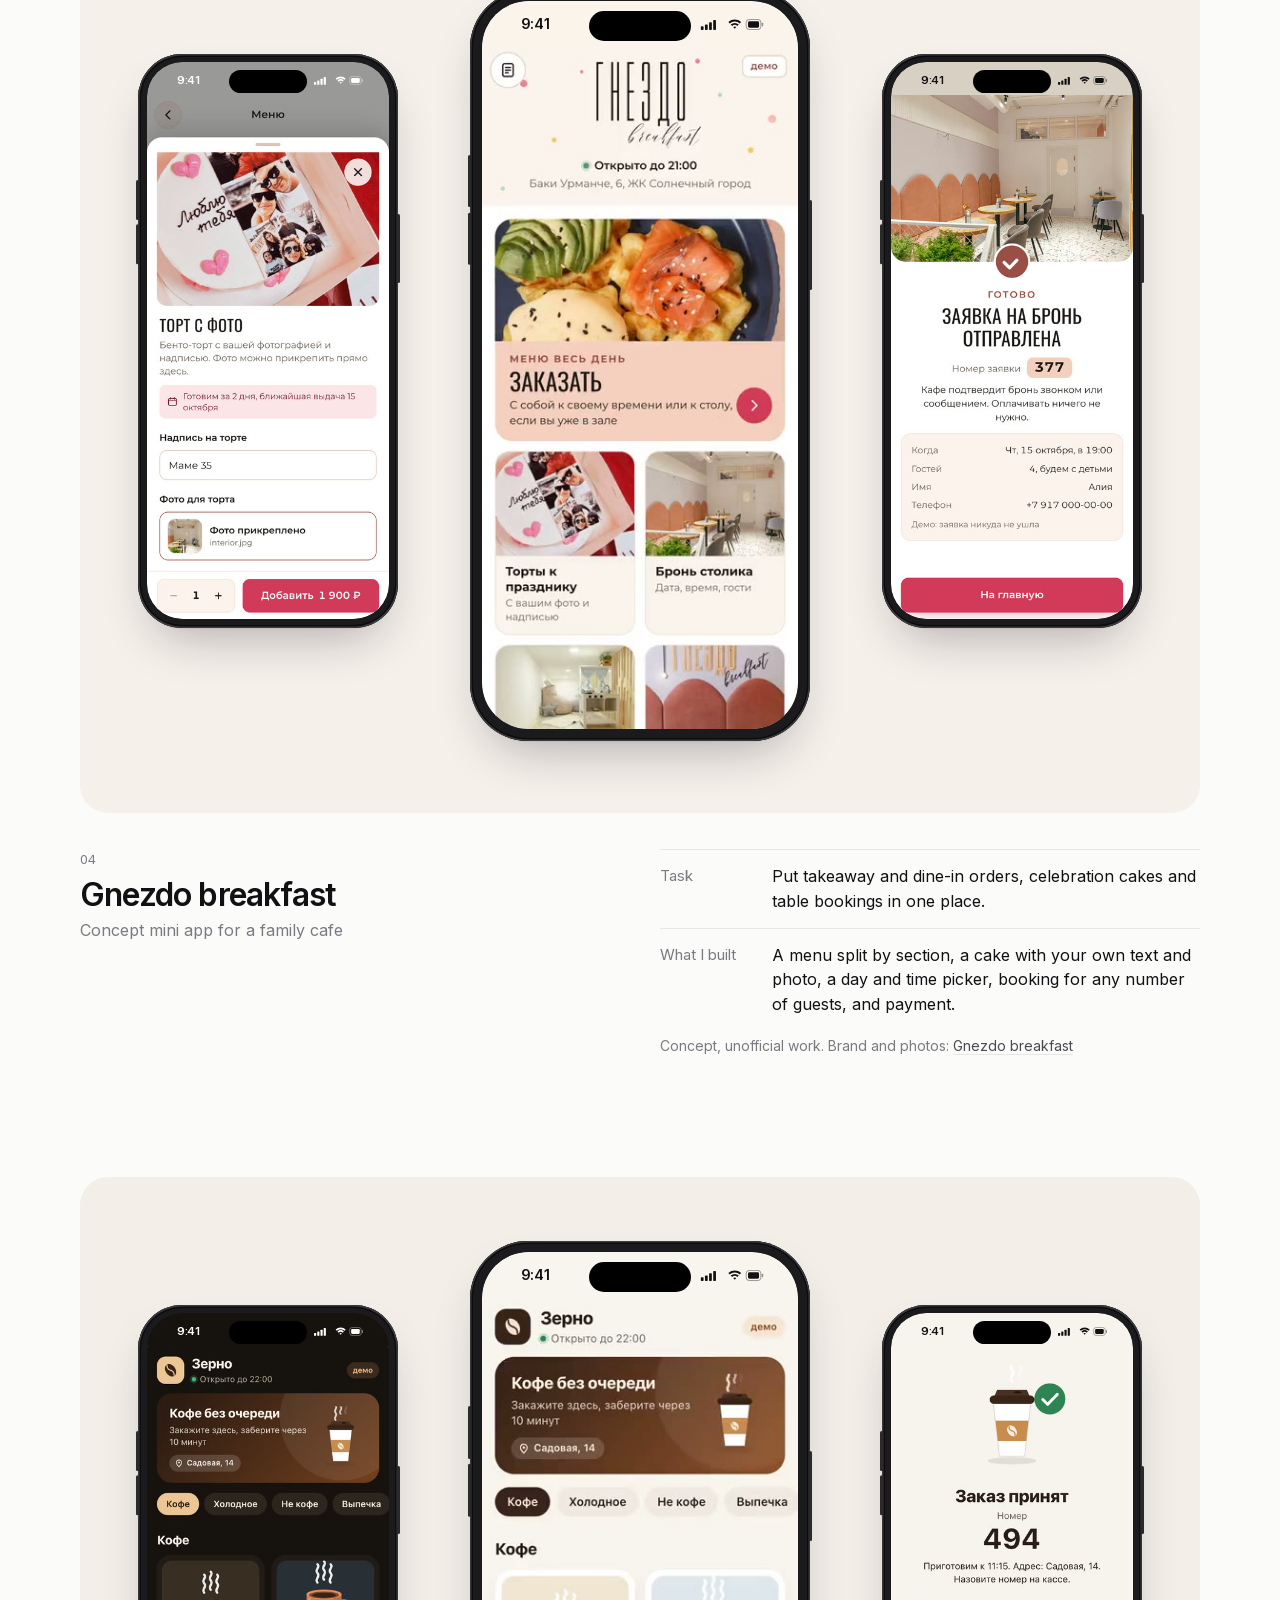
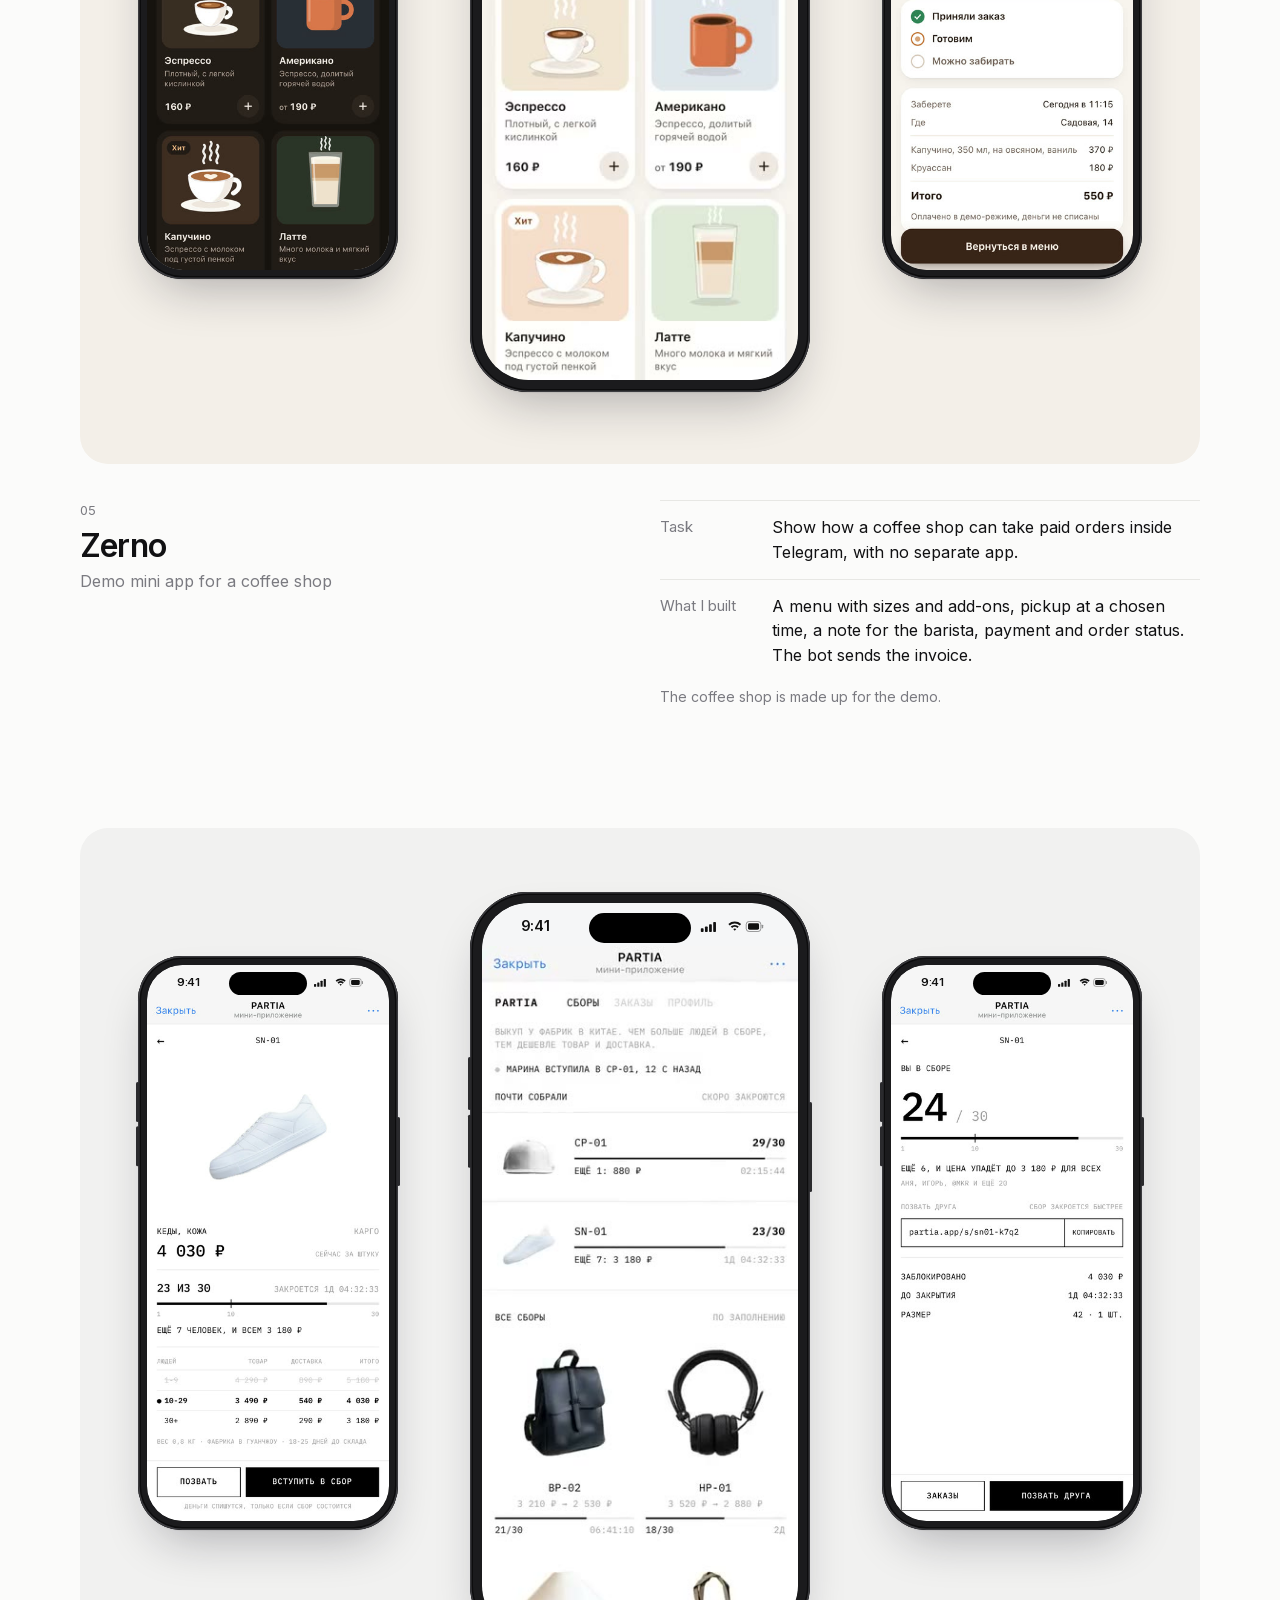
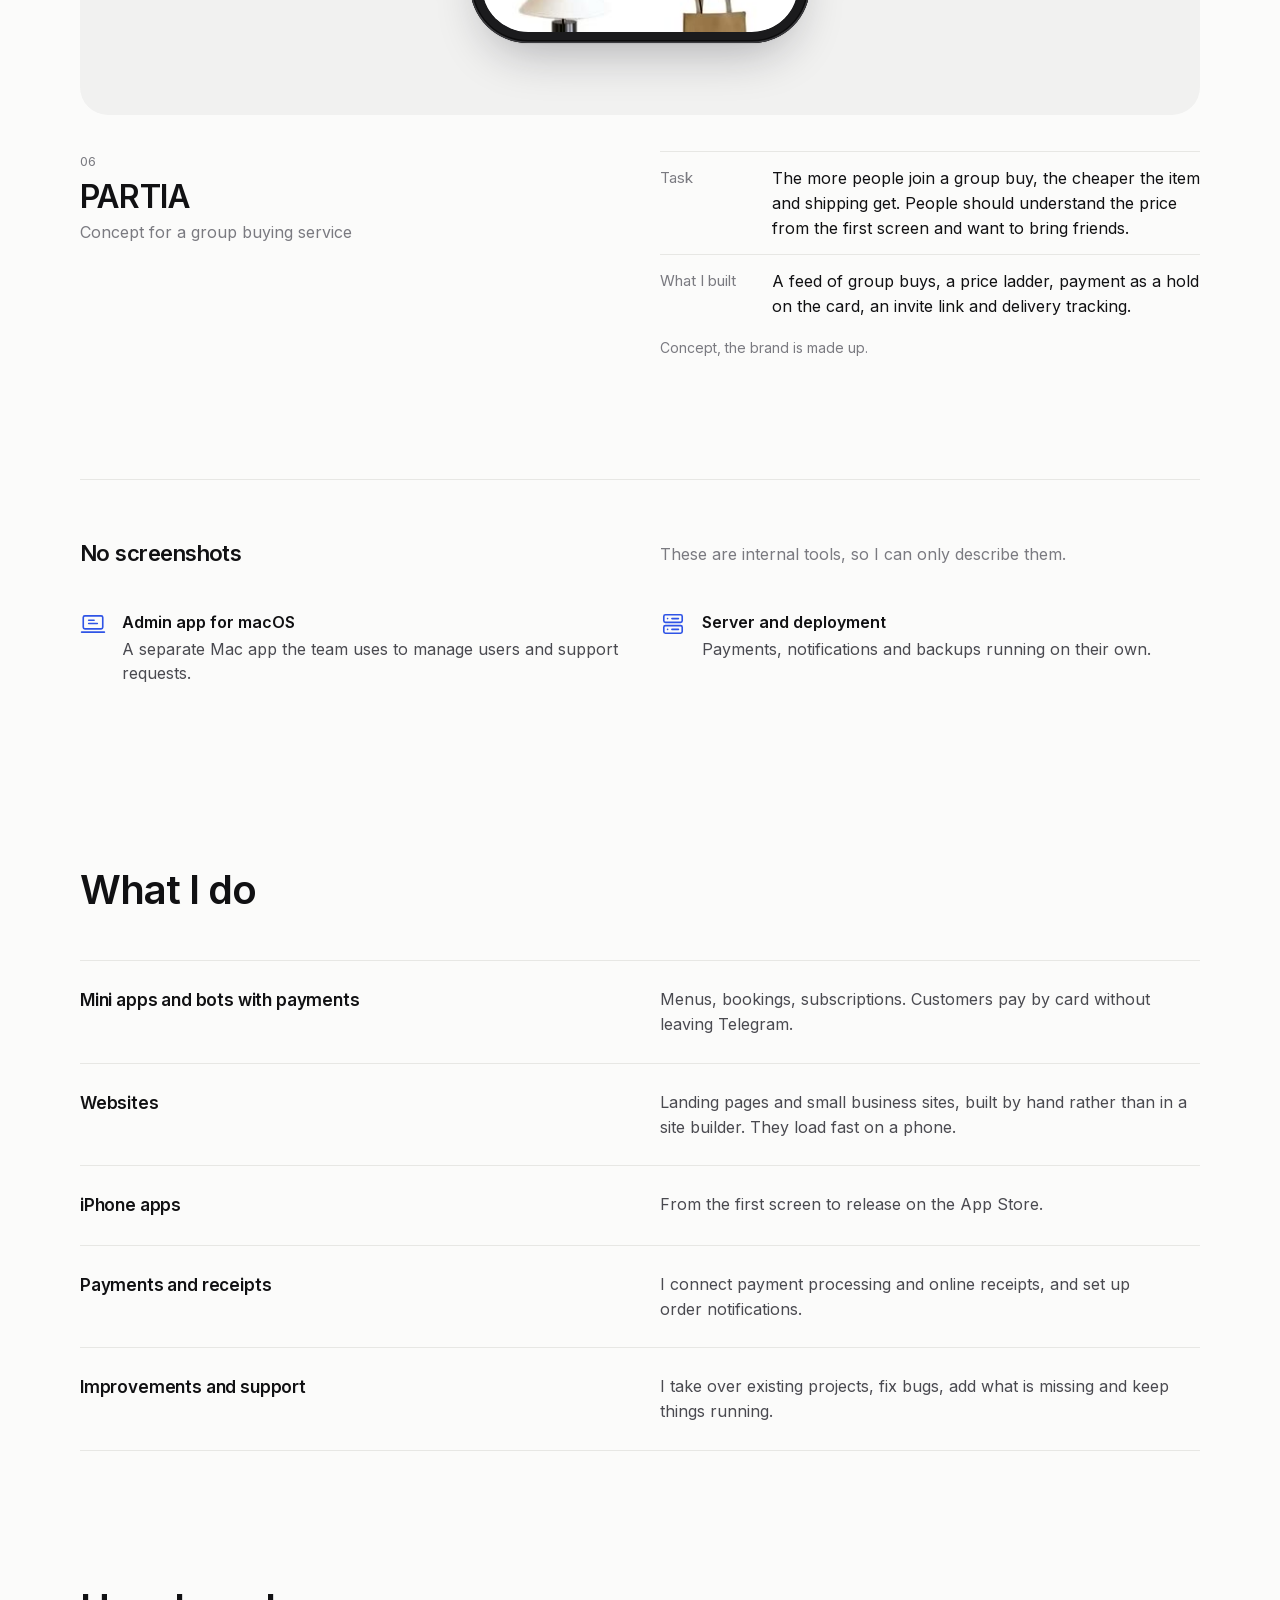
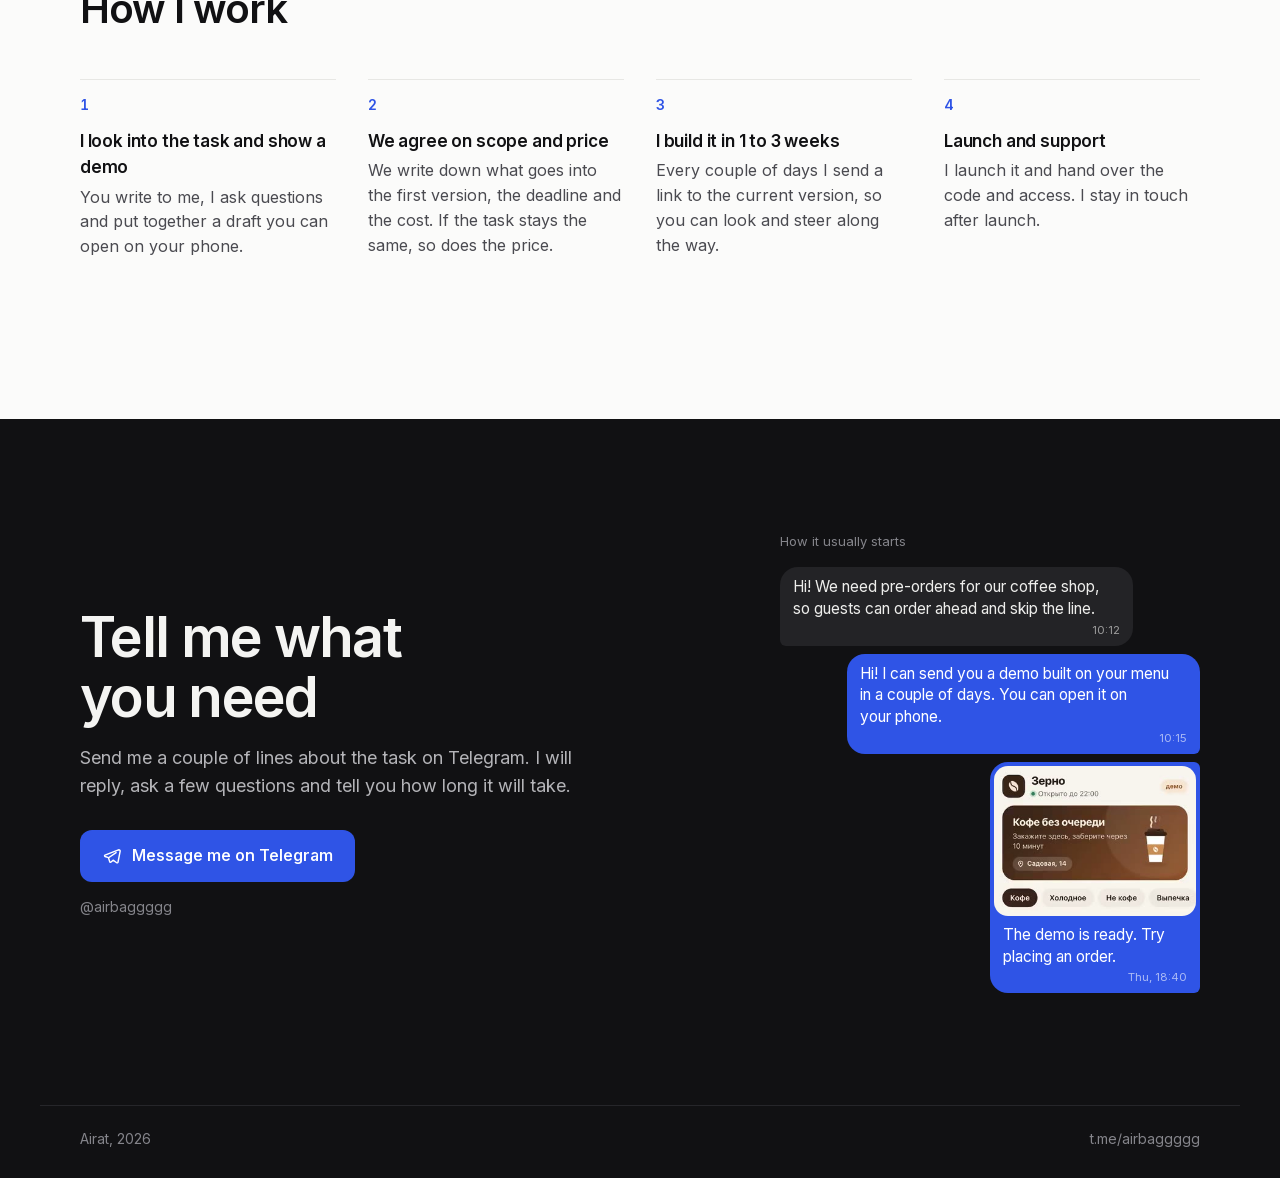
==== commit 613d5a22: "Tape: английские экраны на EN-странице" ====
--- a/index.html
+++ b/index.html
@@ -91,21 +91,21 @@
           <div class="device side side-l full" style="--sb:#050409;--sbt:#fff">
             <div class="screen">
               <div class="view">
-                <img src="assets/img/tape-account.jpg" alt="Home screen: new releases and recently played" loading="lazy" decoding="async" width="520" height="1130">
+                <img src="assets/img/tape-en-home.jpg" alt="Home screen: new releases and recently played" loading="lazy" decoding="async" width="520" height="1130">
               </div>
             </div>
           </div>
           <div class="device main full" style="--sb:#0b0a10;--sbt:#fff">
             <div class="screen">
               <div class="view">
-                <img src="assets/img/tape-connect.jpg" alt="Player screen" loading="lazy" decoding="async" width="680" height="1478">
+                <img src="assets/img/tape-en-player.jpg" alt="Player screen" loading="lazy" decoding="async" width="680" height="1478">
               </div>
             </div>
           </div>
           <div class="device side side-r full" style="--sb:#050409;--sbt:#fff">
             <div class="screen">
               <div class="view">
-                <img src="assets/img/tape-name.jpg" alt="My Vibe: picks based on your taste" loading="lazy" decoding="async" width="520" height="1130">
+                <img src="assets/img/tape-en-album.jpg" alt="Album screen" loading="lazy" decoding="async" width="520" height="1130">
               </div>
             </div>
           </div>
@@ -381,14 +381,25 @@
   </section>
 
   <section class="contact" id="contact" aria-labelledby="contact-h">
-    <div class="wrap contact-in reveal">
-      <h2 id="contact-h">Tell me what you need</h2>
-      <p>Send me a couple of lines about the task on Telegram. I will reply, ask a few questions and tell you how long it will take.</p>
-      <a class="btn" href="https://t.me/airbaggggg">
-        <svg viewBox="0 0 24 24" aria-hidden="true"><path d="M20.5 4.3L3.6 10.9c-.8.3-.8 1.4 0 1.7l4.1 1.4 1.6 4.9c.2.7 1.1.9 1.6.4l2.4-2.3 4.3 3.1c.6.4 1.5.1 1.6-.6l2.6-13.3c.2-.9-.6-1.6-1.3-1.3z" fill="none" stroke="currentColor" stroke-width="1.7" stroke-linejoin="round"/><path d="M7.9 14.1l9-6.2" stroke="currentColor" stroke-width="1.7" stroke-linecap="round"/></svg>
-        Message me on Telegram
-      </a>
-      <p class="handle">@airbaggggg</p>
+    <div class="wrap contact-in">
+      <div class="contact-text reveal">
+        <h2 id="contact-h">Tell me what you need</h2>
+        <p>Send me a couple of lines about the task on Telegram. I will reply, ask a few questions and tell you how long it will take.</p>
+        <a class="btn" href="https://t.me/airbaggggg">
+          <svg viewBox="0 0 24 24" aria-hidden="true"><path d="M20.5 4.3L3.6 10.9c-.8.3-.8 1.4 0 1.7l4.1 1.4 1.6 4.9c.2.7 1.1.9 1.6.4l2.4-2.3 4.3 3.1c.6.4 1.5.1 1.6-.6l2.6-13.3c.2-.9-.6-1.6-1.3-1.3z" fill="none" stroke="currentColor" stroke-width="1.7" stroke-linejoin="round"/><path d="M7.9 14.1l9-6.2" stroke="currentColor" stroke-width="1.7" stroke-linecap="round"/></svg>
+          Message me on Telegram
+        </a>
+        <p class="handle">@airbaggggg</p>
+      </div>
+      <figure class="chat reveal" aria-label="Example conversation">
+        <figcaption class="chat-cap">How it usually starts</figcaption>
+        <div class="msg in"><p>Hi! We need pre-orders for our coffee shop, so guests can order ahead and skip the line.</p><time>10:12</time></div>
+        <div class="msg out"><p>Hi! I can send you a demo built on your menu in a couple of days. You can open it on your phone.</p><time>10:15</time></div>
+        <div class="msg out msg-media">
+          <img src="assets/img/zerno-poster.jpg" alt="Frame from a coffee shop mini app demo" loading="lazy" decoding="async" width="332" height="720">
+          <p>The demo is ready. Try placing an order.</p><time>Thu, 18:40</time>
+        </div>
+      </figure>
     </div>
   </section>
 
--- a/assets/style.css
+++ b/assets/style.css
@@ -232,6 +232,19 @@
 .contact p { margin-top: 16px; color: #b4b4b8; max-width: 30em; }
 .contact .btn { margin-top: 30px; }
 .contact .handle { margin-top: 14px; font-size: 14px; color: #85858b; }
+/* Пример переписки в блоке контакта */
+.chat { margin-top: 56px; display: flex; flex-direction: column; gap: 8px; max-width: 420px; }
+.chat-cap { font-size: 13px; color: #85858b; margin-bottom: 8px; }
+.msg { position: relative; max-width: 84%; padding: 9px 13px 8px; border-radius: 18px; font-size: 15px; line-height: 1.4; }
+.contact .msg p { margin: 0; color: inherit; font-size: inherit; max-width: none; }
+.msg time { display: block; margin-top: 2px; text-align: right; font-size: 11.5px; opacity: .6; }
+.msg.in { align-self: flex-start; background: #232326; color: #ededeb; border-bottom-left-radius: 6px; }
+.msg.out { align-self: flex-end; background: var(--accent); color: #fff; border-bottom-right-radius: 6px; }
+.msg.out + .msg.out { border-top-right-radius: 6px; }
+.msg-media { padding: 4px 4px 8px; width: 210px; }
+.msg-media img { width: 100%; height: 150px; object-fit: cover; object-position: top; border-radius: 14px; }
+.msg-media p, .msg-media time { padding: 0 9px; }
+.msg-media p { margin-top: 8px !important; }
 .foot { background: #111113; color: #85858b; font-size: 14px; }
 .foot-in { display: flex; justify-content: space-between; padding-top: 22px; padding-bottom: 28px; border-top: 1px solid #26262a; }
 .foot a { text-decoration: none; }
@@ -246,6 +259,11 @@
   .js .stage:not(.in) .side { opacity: 0; transform: translateY(80px); }
   .js .stage .side-r { transition-delay: .08s; }
   .js .hero-art.reveal { opacity: 1; transform: none; }
+  .js .chat.reveal { opacity: 1; transform: none; }
+  .js .chat .msg, .js .chat .chat-cap { transition: opacity .7s var(--ease), translate .7s var(--ease); }
+  .js .chat:not(.in) .msg, .js .chat:not(.in) .chat-cap { opacity: 0; translate: 0 12px; }
+  .js .chat .msg:nth-of-type(2) { transition-delay: .5s; }
+  .js .chat .msg:nth-of-type(3) { transition-delay: 1s; }
   .js .hero-art .device { transition: translate 1.2s var(--ease), opacity 1.2s var(--ease); }
   .js .hero-art:not(.in) .device { translate: 0 60px; opacity: 0; }
   .js .hero-art .hero-c { transition-delay: .15s; }
@@ -302,6 +320,9 @@
   .contact-in { padding-top: 112px; padding-bottom: 112px; }
   .contact h2 { font-size: 56px; }
   .contact p { font-size: 18px; }
+  .contact-in { display: grid; grid-template-columns: 1.1fr 1fr; gap: 40px; align-items: center; }
+  .chat { margin-top: 0; justify-self: end; width: 100%; }
+  .contact .msg p { font-size: 15.5px; }
 }
 @media (min-width: 1100px) {
   .device { --w: 340px; }
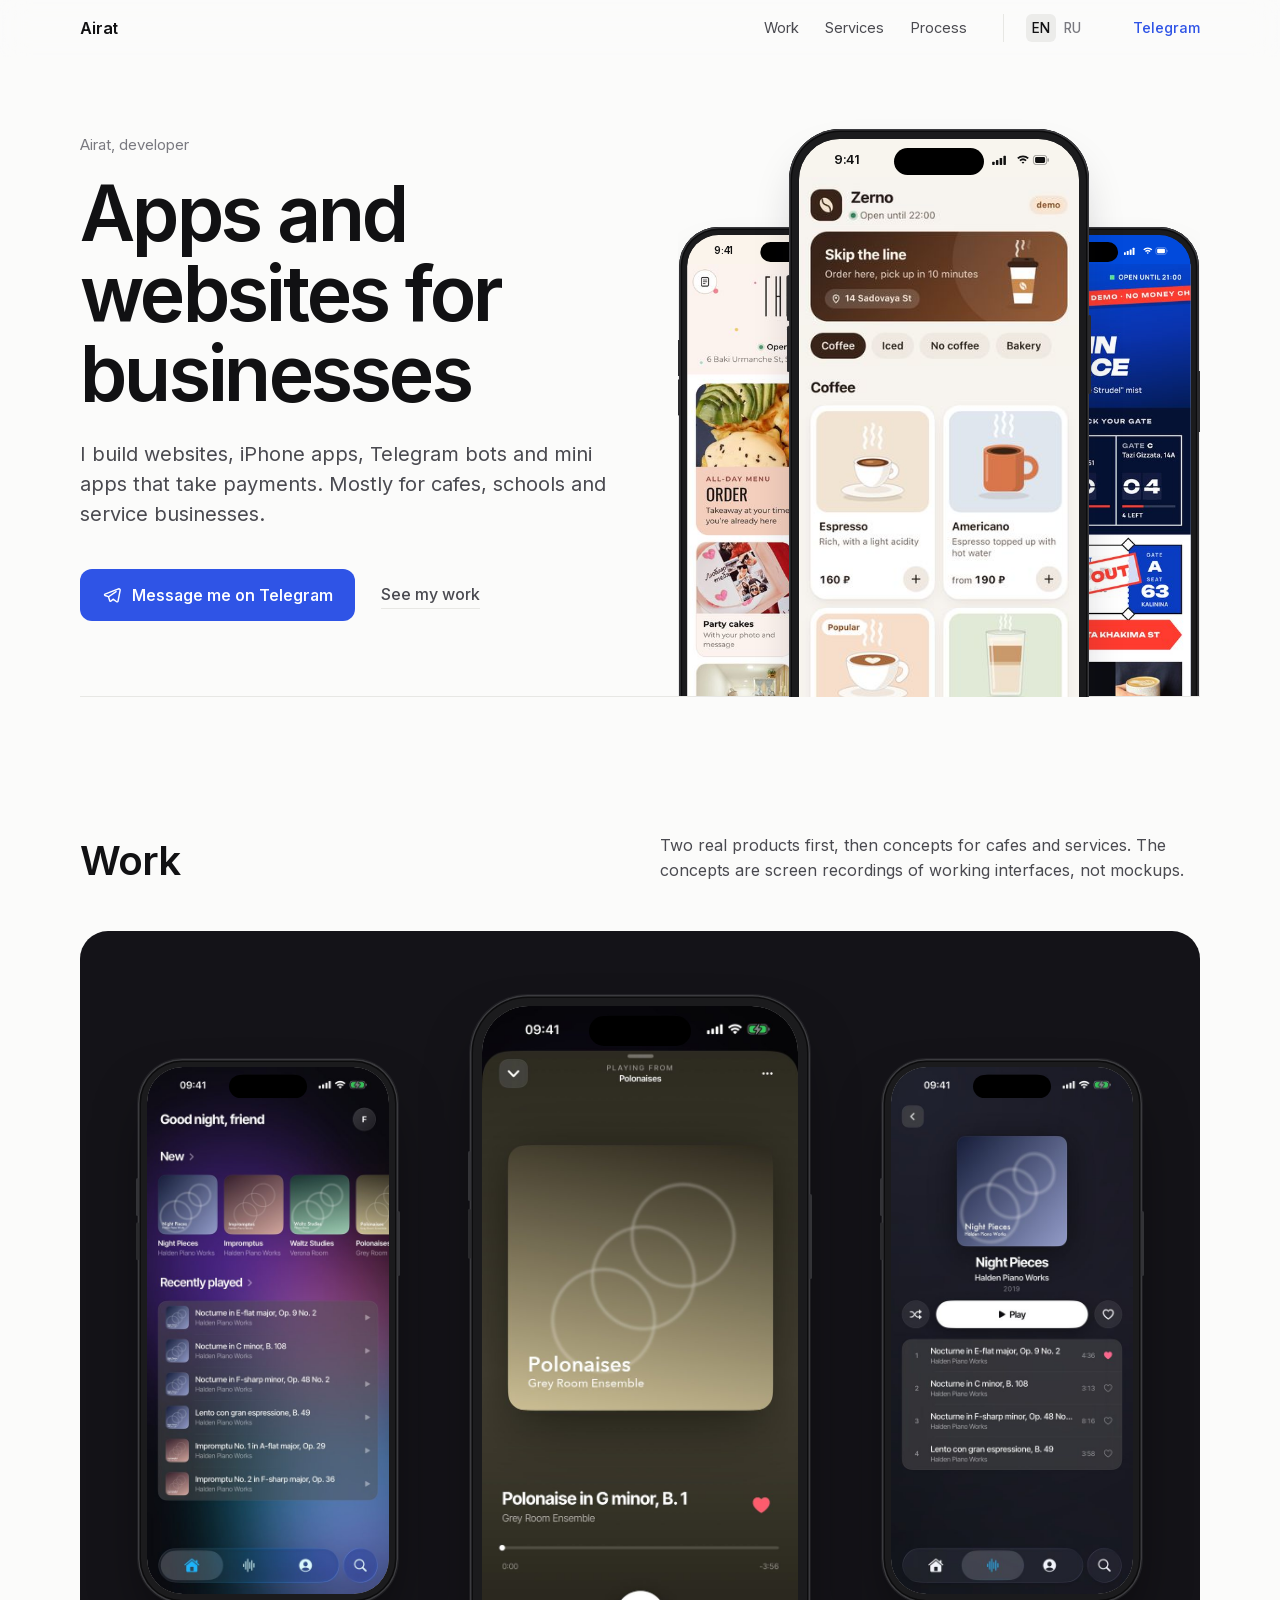
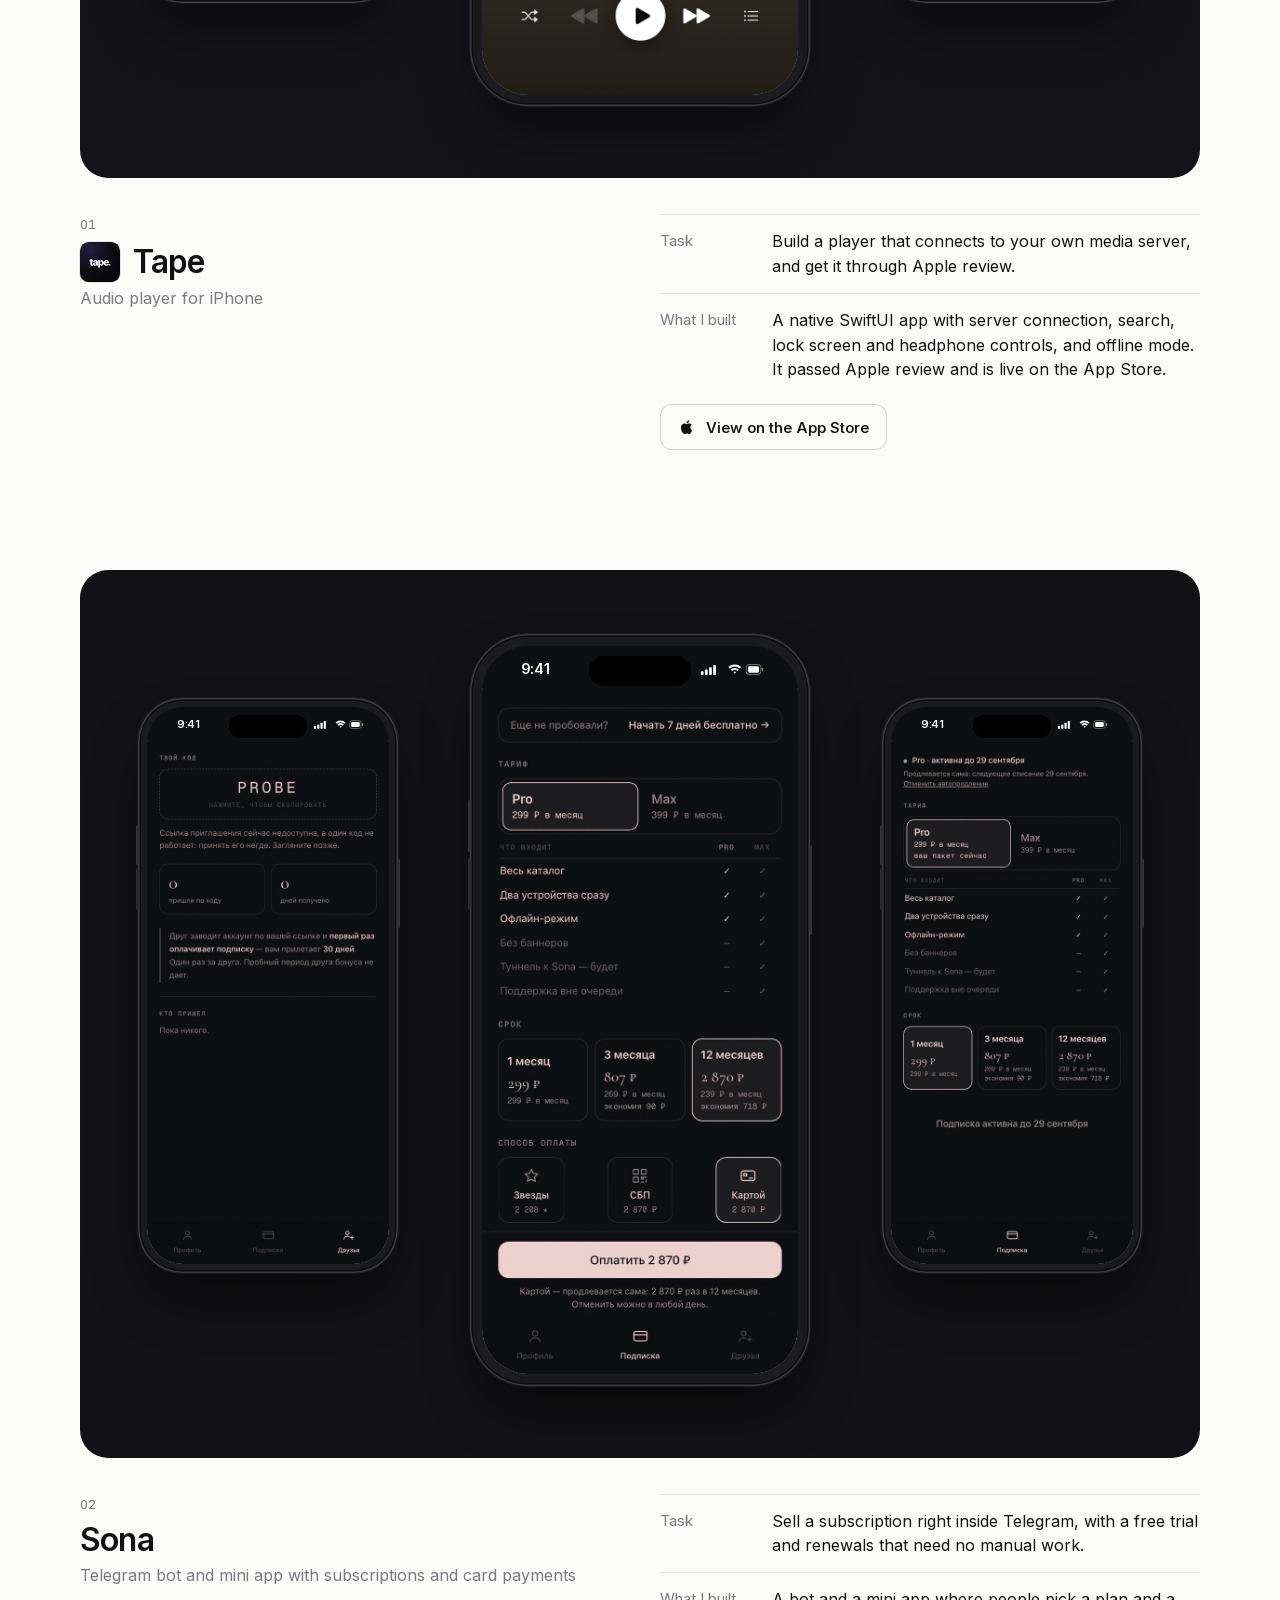
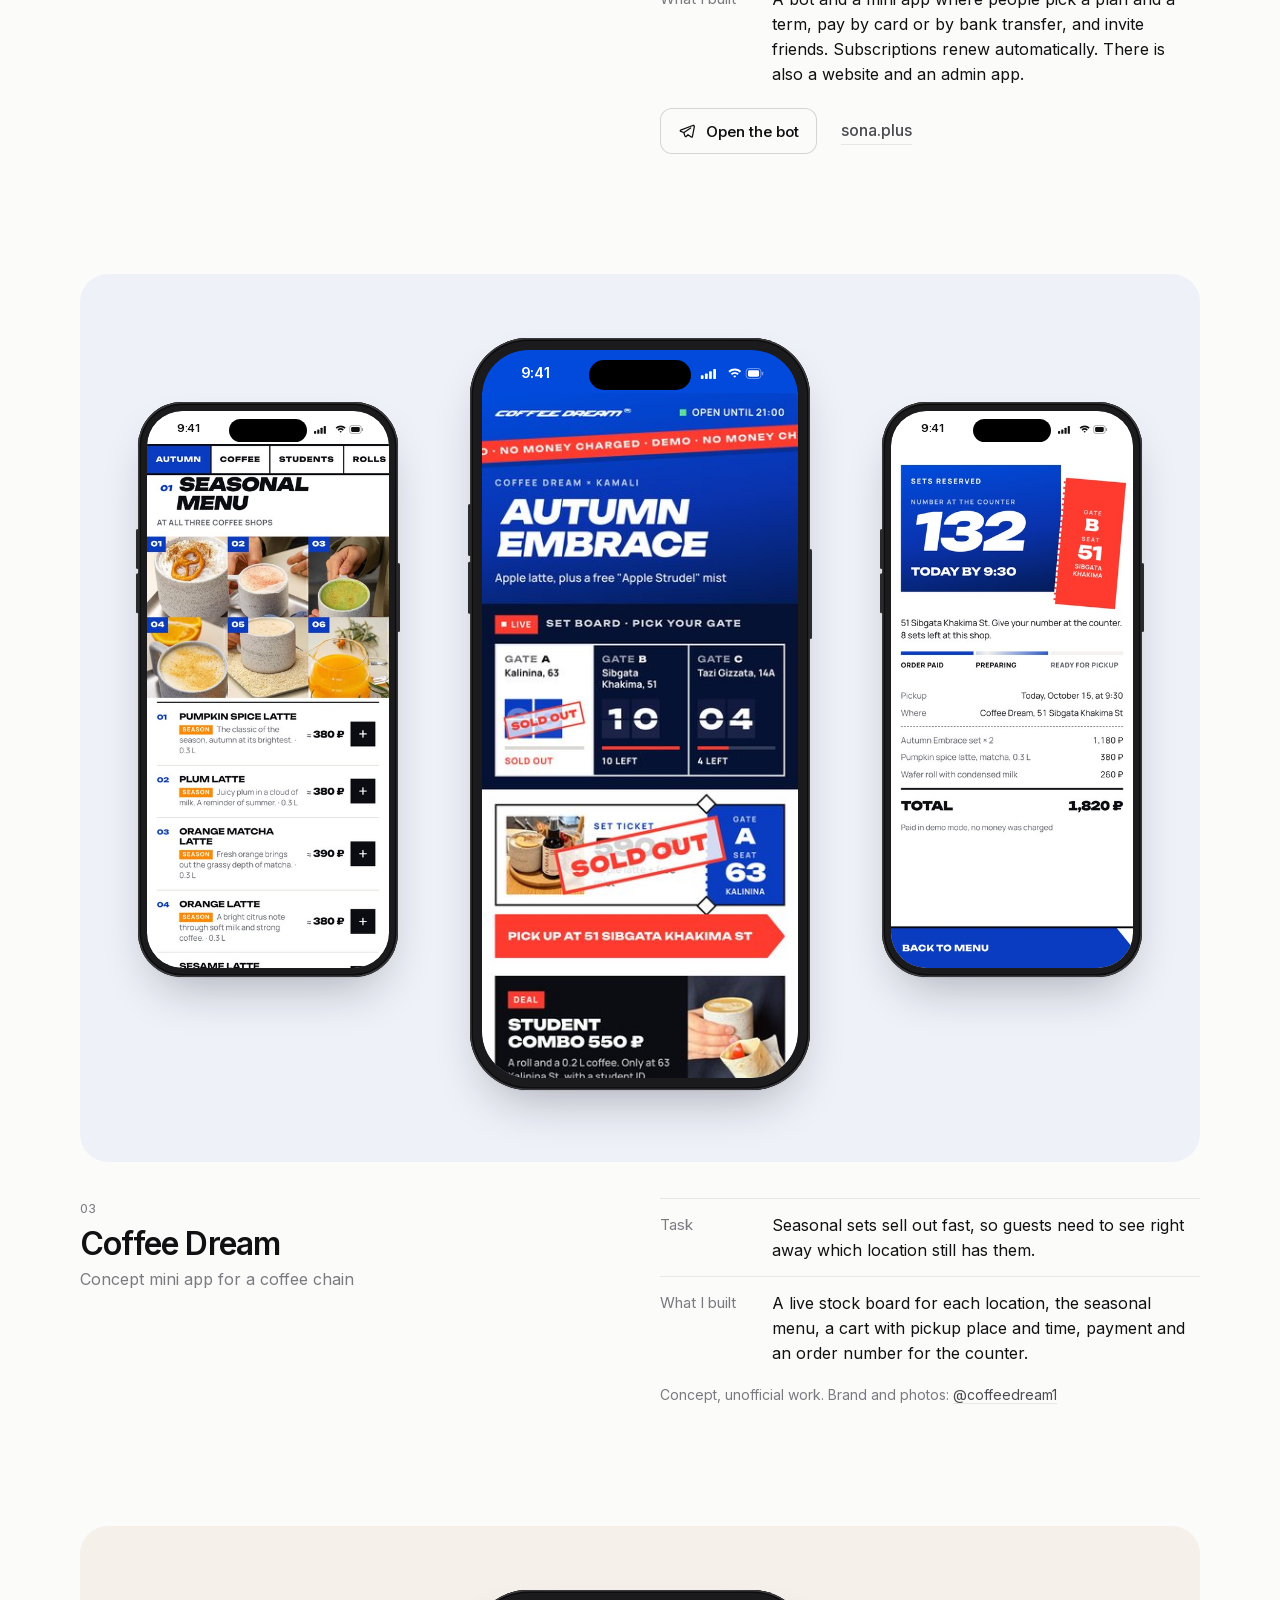
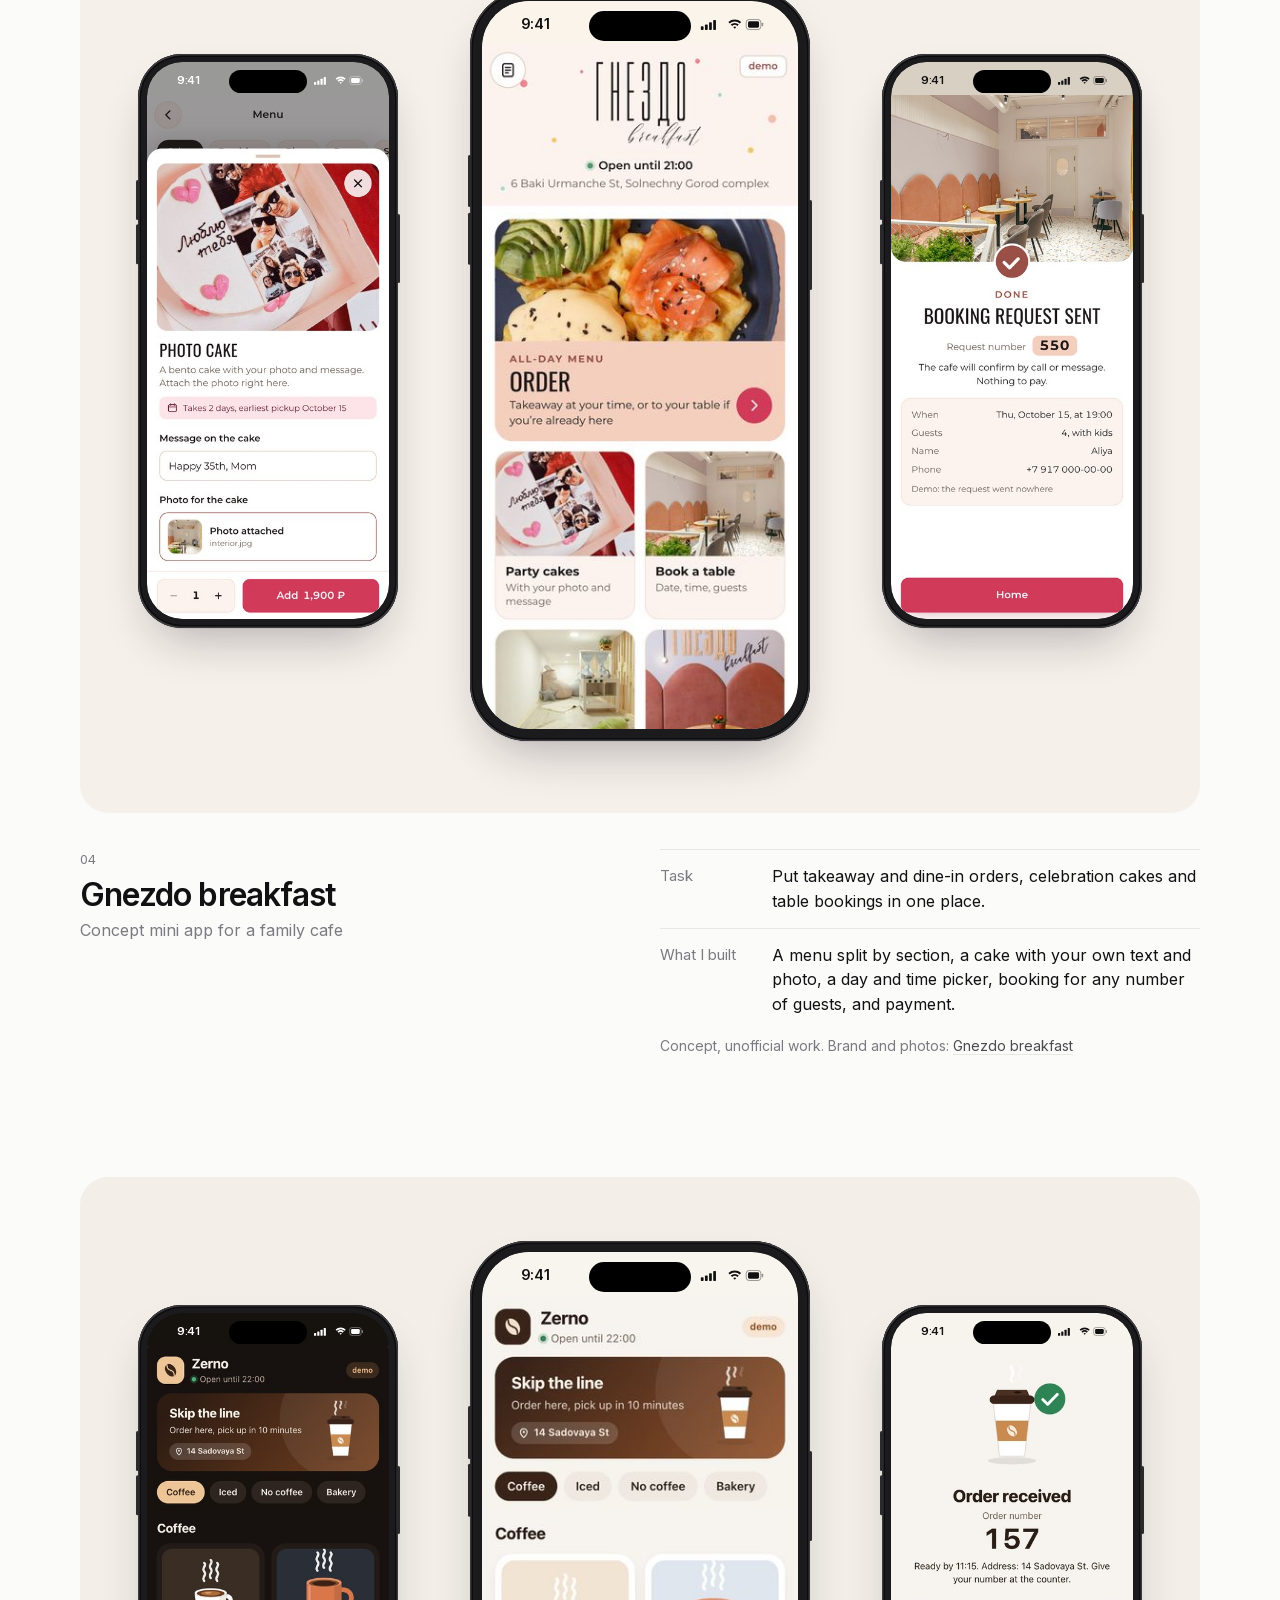
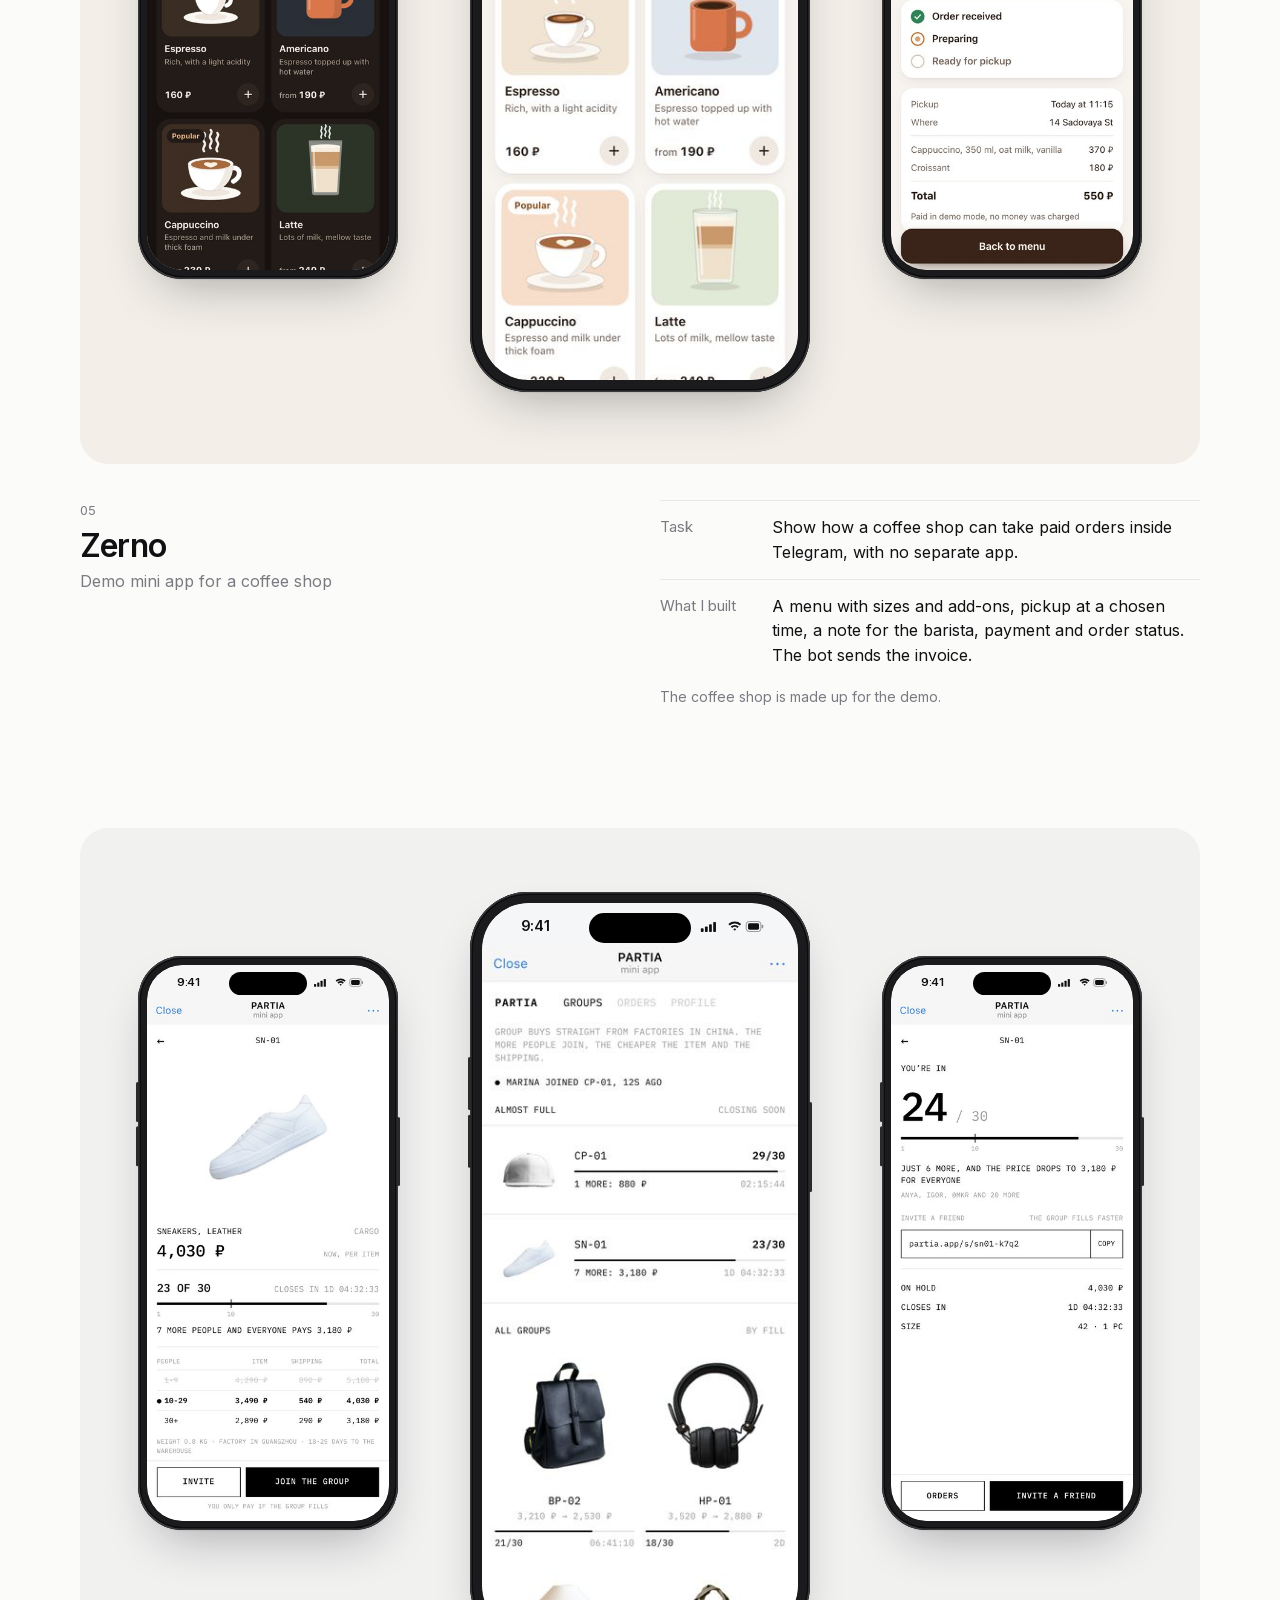
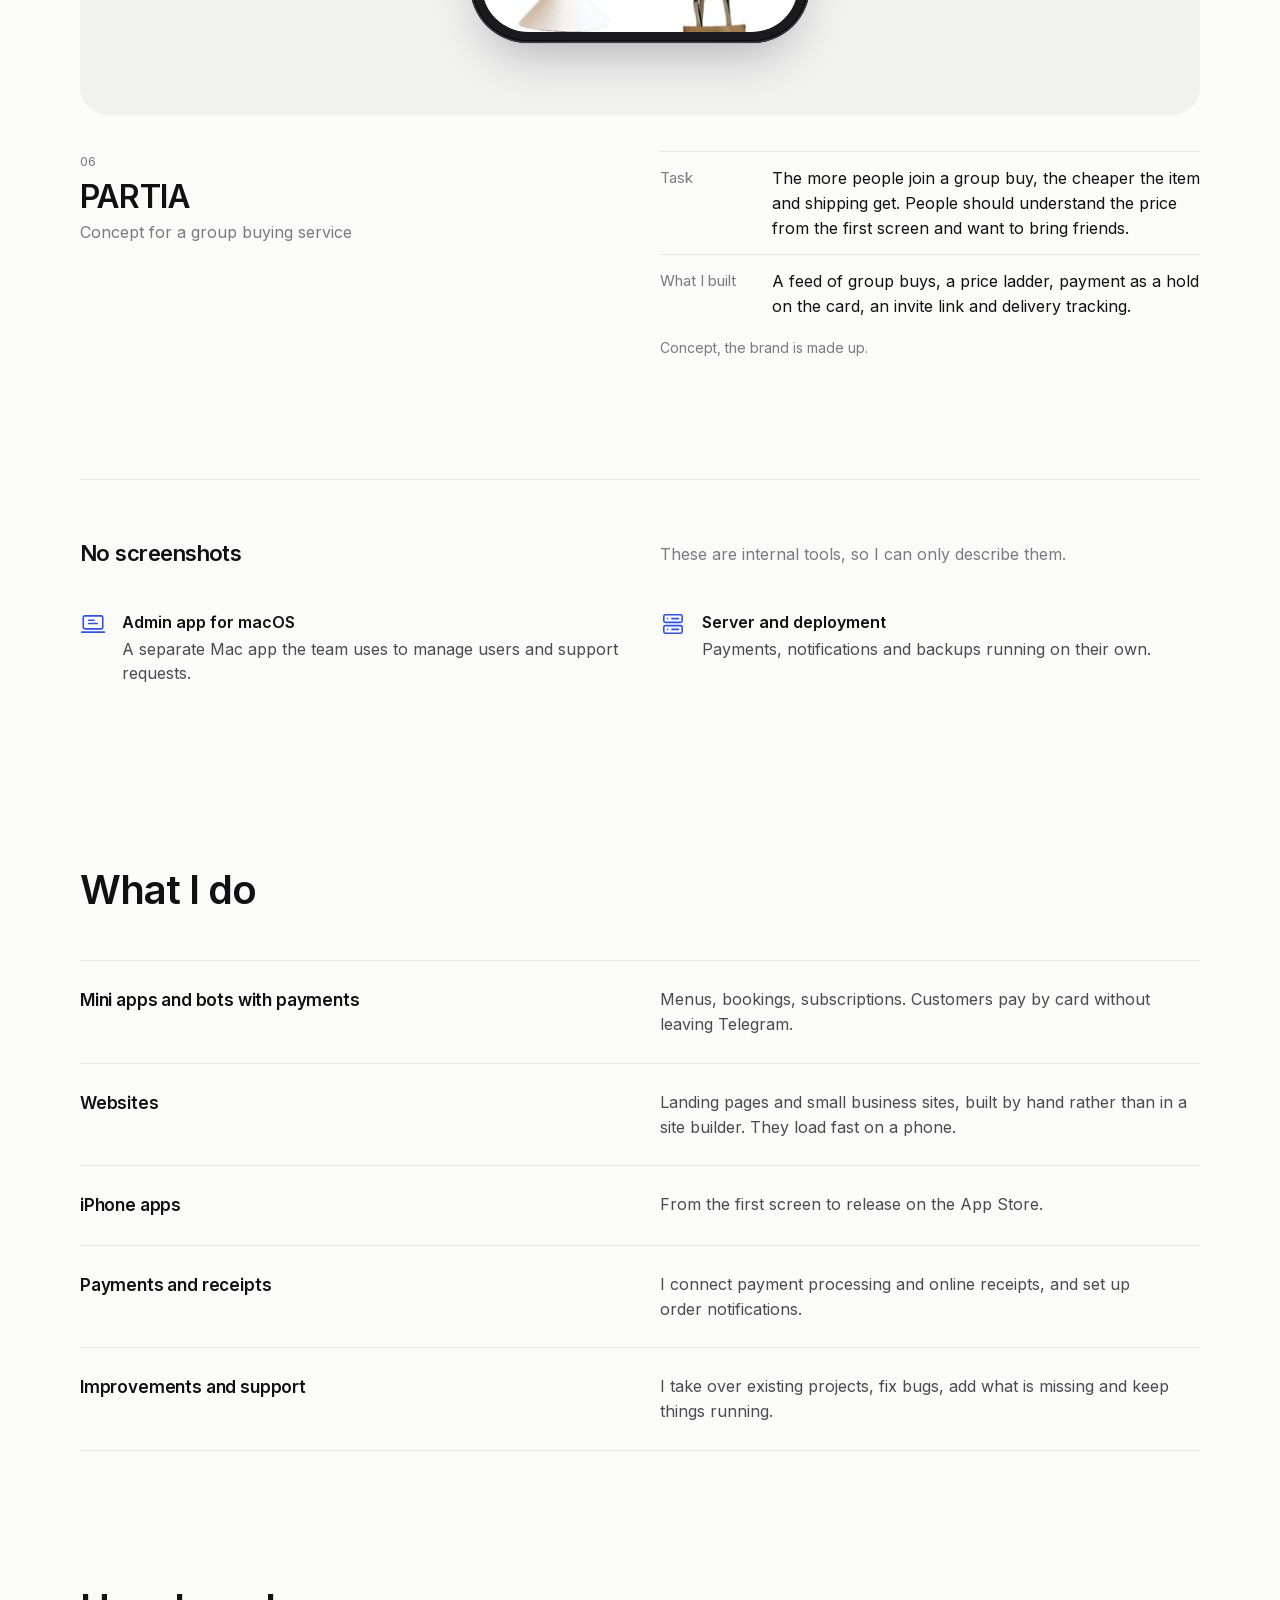
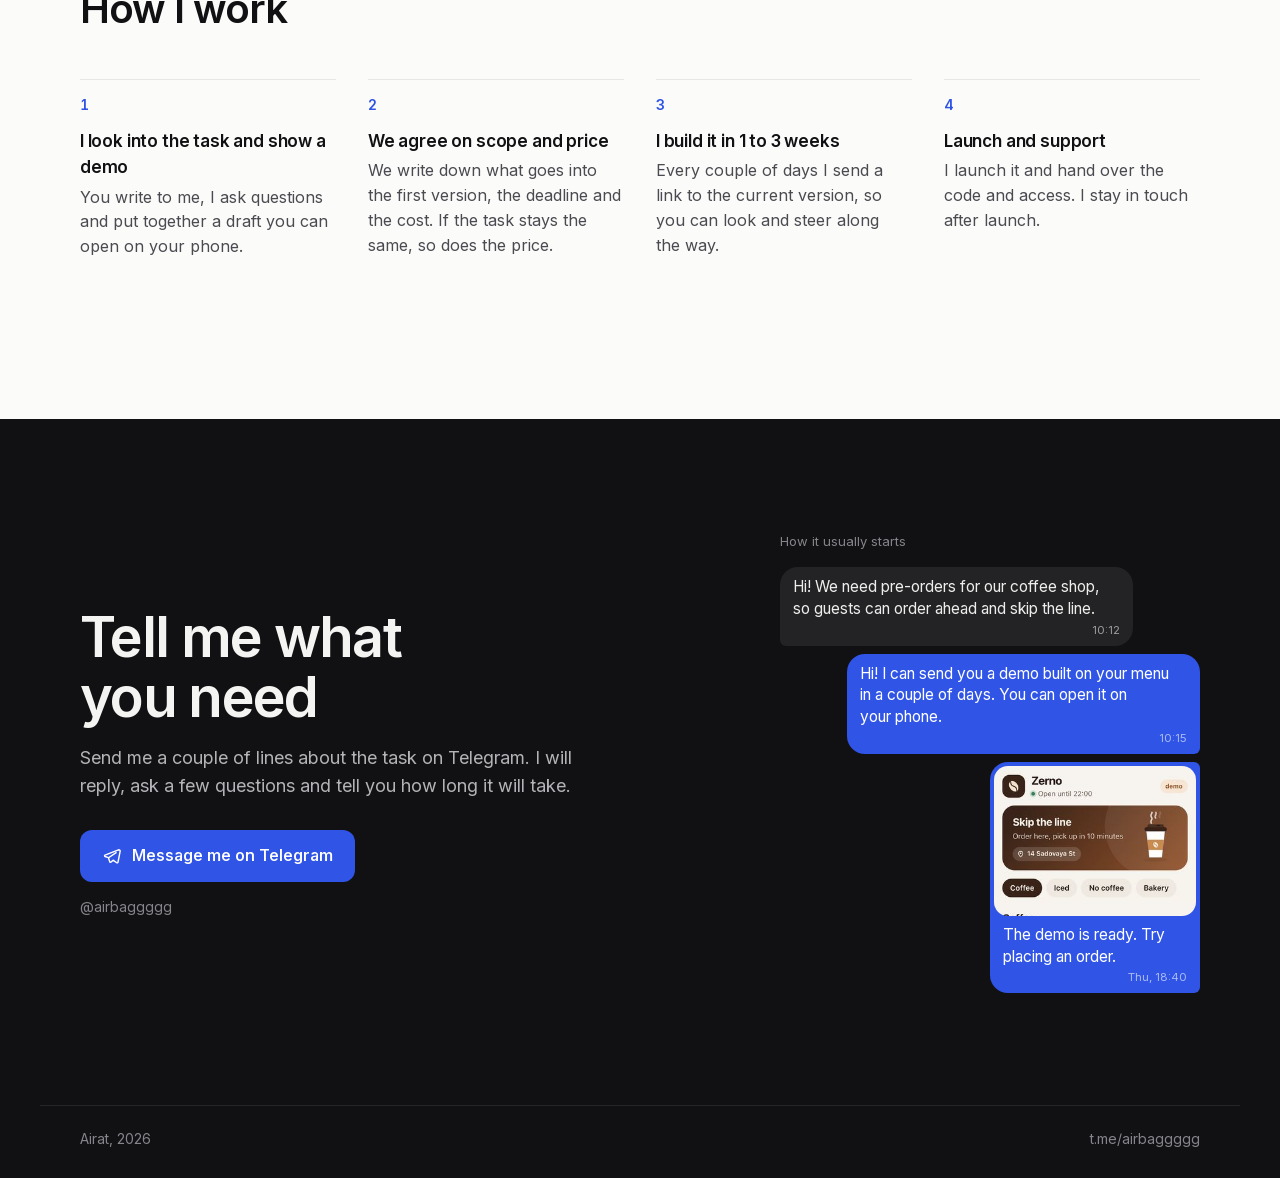
==== commit 95fe128a: "EN: английские кадры и ролики демо" ====
--- a/index.html
+++ b/index.html
@@ -54,7 +54,7 @@
           <div class="screen">
             <div class="sbar"><span>9:41</span></div>
             <div class="view">
-              <img src="assets/img/gnezdo-poster.jpg" alt="" decoding="async" width="332" height="720">
+              <img src="assets/img/en/gnezdo-poster.jpg" alt="" decoding="async" width="332" height="720">
             </div>
           </div>
         </div>
@@ -62,7 +62,7 @@
           <div class="screen">
             <div class="sbar"><span>9:41</span></div>
             <div class="view">
-              <img src="assets/img/coffeedream-poster.jpg" alt="" decoding="async" width="332" height="720">
+              <img src="assets/img/en/coffeedream-poster.jpg" alt="" decoding="async" width="332" height="720">
             </div>
           </div>
         </div>
@@ -70,8 +70,8 @@
           <div class="screen">
             <div class="sbar"><span>9:41</span></div>
             <div class="view">
-              <img src="assets/img/zerno-poster.jpg" alt="" fetchpriority="high" decoding="async" width="332" height="720">
-              <video muted loop playsinline preload="none" data-src="assets/video/zerno.mp4" data-hero></video>
+              <img src="assets/img/en/zerno-poster.jpg" alt="" fetchpriority="high" decoding="async" width="332" height="720">
+              <video muted loop playsinline preload="none" data-src="assets/video/en/zerno.mp4" data-hero></video>
             </div>
           </div>
         </div>
@@ -176,7 +176,7 @@
             <div class="screen">
               <div class="sbar"><span>9:41</span></div>
               <div class="view">
-                <img src="assets/img/coffeedream-season.jpg" alt="Seasonal menu" loading="lazy" decoding="async" width="400" height="866">
+                <img src="assets/img/en/coffeedream-season.jpg" alt="Seasonal menu" loading="lazy" decoding="async" width="400" height="866">
               </div>
             </div>
           </div>
@@ -184,8 +184,8 @@
             <div class="screen">
               <div class="sbar"><span>9:41</span></div>
               <div class="view">
-                <img src="assets/img/coffeedream-poster.jpg" alt="" loading="lazy" decoding="async" width="332" height="720">
-            <video muted loop playsinline preload="none" data-src="assets/video/coffeedream.mp4" aria-label="Screen recording: ordering a seasonal set in Coffee Dream"></video>
+                <img src="assets/img/en/coffeedream-poster.jpg" alt="" loading="lazy" decoding="async" width="332" height="720">
+            <video muted loop playsinline preload="none" data-src="assets/video/en/coffeedream.mp4" aria-label="Screen recording: ordering a seasonal set in Coffee Dream"></video>
               </div>
             </div>
           </div>
@@ -193,7 +193,7 @@
             <div class="screen">
               <div class="sbar"><span>9:41</span></div>
               <div class="view">
-                <img src="assets/img/coffeedream-done.jpg" alt="Paid order with a number for the counter" loading="lazy" decoding="async" width="400" height="866">
+                <img src="assets/img/en/coffeedream-done.jpg" alt="Paid order with a number for the counter" loading="lazy" decoding="async" width="400" height="866">
               </div>
             </div>
           </div>
@@ -218,7 +218,7 @@
             <div class="screen">
               <div class="sbar"><span>9:41</span></div>
               <div class="view">
-                <img src="assets/img/gnezdo-cake.jpg" alt="Cake with a photo and custom text" loading="lazy" decoding="async" width="400" height="866">
+                <img src="assets/img/en/gnezdo-cake.jpg" alt="Cake with a photo and custom text" loading="lazy" decoding="async" width="400" height="866">
               </div>
             </div>
           </div>
@@ -226,8 +226,8 @@
             <div class="screen">
               <div class="sbar"><span>9:41</span></div>
               <div class="view">
-                <img src="assets/img/gnezdo-poster.jpg" alt="" loading="lazy" decoding="async" width="332" height="720">
-            <video muted loop playsinline preload="none" data-src="assets/video/gnezdo.mp4" aria-label="Screen recording: ordering a cake and booking a table at Gnezdo"></video>
+                <img src="assets/img/en/gnezdo-poster.jpg" alt="" loading="lazy" decoding="async" width="332" height="720">
+            <video muted loop playsinline preload="none" data-src="assets/video/en/gnezdo.mp4" aria-label="Screen recording: ordering a cake and booking a table at Gnezdo"></video>
               </div>
             </div>
           </div>
@@ -235,7 +235,7 @@
             <div class="screen">
               <div class="sbar"><span>9:41</span></div>
               <div class="view">
-                <img src="assets/img/gnezdo-book.jpg" alt="Table booking request sent" loading="lazy" decoding="async" width="400" height="866">
+                <img src="assets/img/en/gnezdo-book.jpg" alt="Table booking request sent" loading="lazy" decoding="async" width="400" height="866">
               </div>
             </div>
           </div>
@@ -260,7 +260,7 @@
             <div class="screen">
               <div class="sbar"><span>9:41</span></div>
               <div class="view">
-                <img src="assets/img/zerno-dark.jpg" alt="Menu in dark mode" loading="lazy" decoding="async" width="400" height="866">
+                <img src="assets/img/en/zerno-dark.jpg" alt="Menu in dark mode" loading="lazy" decoding="async" width="400" height="866">
               </div>
             </div>
           </div>
@@ -268,8 +268,8 @@
             <div class="screen">
               <div class="sbar"><span>9:41</span></div>
               <div class="view">
-                <img src="assets/img/zerno-poster.jpg" alt="" loading="lazy" decoding="async" width="332" height="720">
-            <video muted loop playsinline preload="none" data-src="assets/video/zerno.mp4" aria-label="Screen recording: ordering a cappuccino in the Zerno demo"></video>
+                <img src="assets/img/en/zerno-poster.jpg" alt="" loading="lazy" decoding="async" width="332" height="720">
+            <video muted loop playsinline preload="none" data-src="assets/video/en/zerno.mp4" aria-label="Screen recording: ordering a cappuccino in the Zerno demo"></video>
               </div>
             </div>
           </div>
@@ -277,7 +277,7 @@
             <div class="screen">
               <div class="sbar"><span>9:41</span></div>
               <div class="view">
-                <img src="assets/img/zerno-done.jpg" alt="Order accepted, with its number and status" loading="lazy" decoding="async" width="400" height="866">
+                <img src="assets/img/en/zerno-done.jpg" alt="Order accepted, with its number and status" loading="lazy" decoding="async" width="400" height="866">
               </div>
             </div>
           </div>
@@ -302,7 +302,7 @@
             <div class="screen">
               <div class="sbar"><span>9:41</span></div>
               <div class="view">
-                <img src="assets/img/partia-item.jpg" alt="Product card with the price ladder" loading="lazy" decoding="async" width="400" height="866">
+                <img src="assets/img/en/partia-item.jpg" alt="Product card with the price ladder" loading="lazy" decoding="async" width="400" height="866">
               </div>
             </div>
           </div>
@@ -310,8 +310,8 @@
             <div class="screen">
               <div class="sbar"><span>9:41</span></div>
               <div class="view">
-                <img src="assets/img/partia-poster.jpg" alt="" loading="lazy" decoding="async" width="332" height="720">
-            <video muted loop playsinline preload="none" data-src="assets/video/partia.mp4" aria-label="Screen recording: joining a group buy in PARTIA"></video>
+                <img src="assets/img/en/partia-poster.jpg" alt="" loading="lazy" decoding="async" width="332" height="720">
+            <video muted loop playsinline preload="none" data-src="assets/video/en/partia.mp4" aria-label="Screen recording: joining a group buy in PARTIA"></video>
               </div>
             </div>
           </div>
@@ -319,7 +319,7 @@
             <div class="screen">
               <div class="sbar"><span>9:41</span></div>
               <div class="view">
-                <img src="assets/img/partia-group.jpg" alt="Joined a group buy, with an invite link for friends" loading="lazy" decoding="async" width="400" height="866">
+                <img src="assets/img/en/partia-group.jpg" alt="Joined a group buy, with an invite link for friends" loading="lazy" decoding="async" width="400" height="866">
               </div>
             </div>
           </div>
@@ -396,7 +396,7 @@
         <div class="msg in"><p>Hi! We need pre-orders for our coffee shop, so guests can order ahead and skip the line.</p><time>10:12</time></div>
         <div class="msg out"><p>Hi! I can send you a demo built on your menu in a couple of days. You can open it on your phone.</p><time>10:15</time></div>
         <div class="msg out msg-media">
-          <img src="assets/img/zerno-poster.jpg" alt="Frame from a coffee shop mini app demo" loading="lazy" decoding="async" width="332" height="720">
+          <img src="assets/img/en/zerno-poster.jpg" alt="Frame from a coffee shop mini app demo" loading="lazy" decoding="async" width="332" height="720">
           <p>The demo is ready. Try placing an order.</p><time>Thu, 18:40</time>
         </div>
       </figure>
